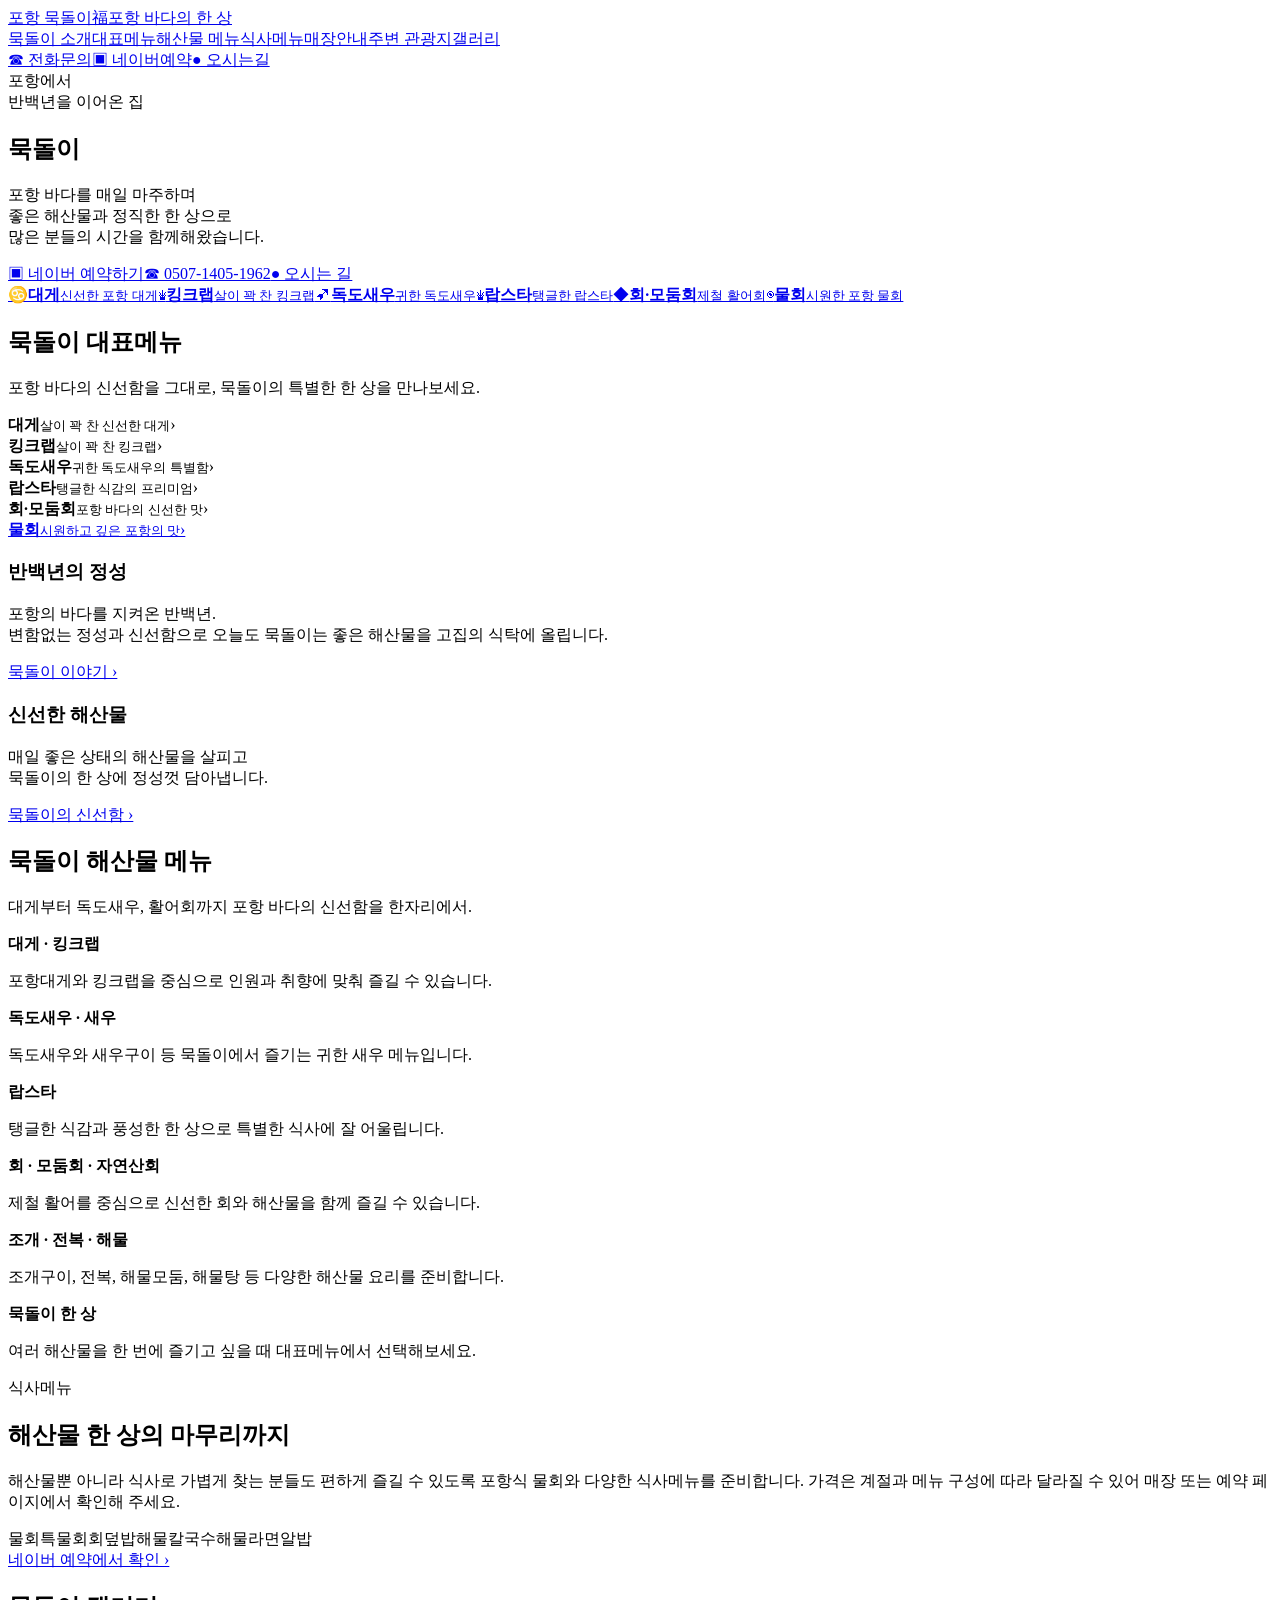
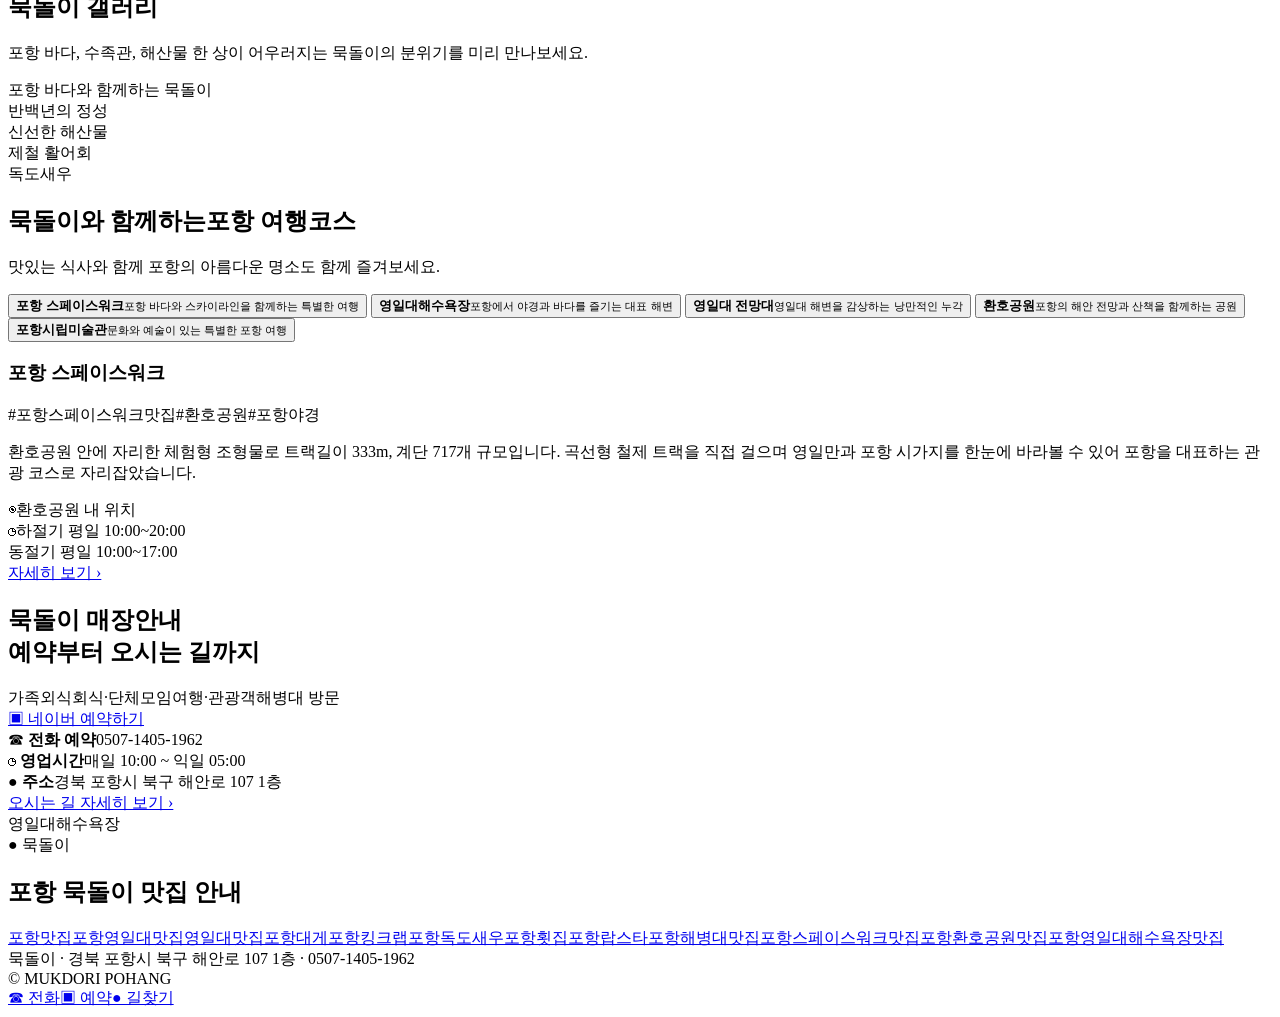
==== index.html @ 755336c8 "Restore exact approved v7 homepage structure" ====
<!DOCTYPE html>
<html lang="ko"><head><meta charset="utf-8"/><meta content="width=device-width,initial-scale=1" name="viewport"/>
<title>포항맛집 묵돌이 | 영일대 대게·킹크랩·독도새우·회</title>
<meta content="포항에서 반백년을 이어온 집, 묵돌이. 포항 영일대 바다 곁에서 대게·킹크랩·독도새우·랍스타·활어회·물회를 즐기는 포항맛집. 스페이스워크·환호공원·영일대해수욕장 인근." name="description"/>
<meta content="포항맛집,포항영일대맛집,영일대맛집,포항대게,포항킹크랩,포항독도새우,포항횟집,포항랍스타,포항해병대맛집,포항스페이스워크맛집,포항환호공원맛집,포항영일대해수욕장맛집" name="keywords"/>
<meta content="포항맛집 묵돌이 | 반백년의 정성" property="og:title"/><meta content="포항 영일대 바다 곁에서 이어온 묵돌이의 해산물 한 상." property="og:description"/><meta content="restaurant" property="og:type"/><meta content="ko_KR" property="og:locale"/>
<link href="style.css" rel="stylesheet"/>
<script type="application/ld+json">{"@context": "https://schema.org", "@type": "Restaurant", "name": "묵돌이", "telephone": "+82-50-71405-1962", "address": {"@type": "PostalAddress", "streetAddress": "해안로 107 1층", "addressLocality": "포항시 북구", "addressRegion": "경상북도", "addressCountry": "KR"}, "servesCuisine": ["해산물", "대게", "킹크랩", "독도새우", "활어회", "물회"], "acceptsReservations": true, "sameAs": ["https://naver.me/xYQTdLoP"], "openingHoursSpecification": [{"@type": "OpeningHoursSpecification", "dayOfWeek": ["Monday", "Tuesday", "Wednesday", "Thursday", "Friday", "Saturday", "Sunday"], "opens": "10:00", "closes": "05:00"}]}
document.addEventListener('click',e=>{
  const btn=e.target.closest('.long-detail-btn');
  if(!btn) return;
  const key=btn.dataset.longMenu;
  const d=longMenuDetails[key]||longMenuDetails.daege;
  const box=document.getElementById('longMenuDetail');
  document.getElementById('longMenuTitle').textContent=d.title;
  document.getElementById('longMenuBody').textContent=d.body;
  document.getElementById('longMenuPoints').innerHTML=d.points.map(x=>`<span>${x}</span>`).join('');
  box.style.display='block';
  box.scrollIntoView({behavior:'smooth',block:'center'});
});
</script>
</head><body>
<header class="header"><div class="wrap header-inner"><a class="brand" href="#top"><span class="brand-logo">포항 묵돌이</span><span class="brand-stamp">福</span><span class="brand-sub">포항 바다의 한 상</span></a><nav class="nav"><a href="#story">묵돌이 소개</a><a href="#menu">대표메뉴</a><a href="#seafood">해산물 메뉴</a><a href="#meals">식사메뉴</a><a href="#store">매장안내</a><a href="#travel">주변 관광지</a><a href="#gallery">갤러리</a></nav><div class="head-actions"><a class="head-btn" href="tel:050714051962">☎ 전화문의</a><a class="head-btn gold" href="https://naver.me/xYQTdLoP" rel="noopener" target="_blank">▣ 네이버예약</a><a class="head-btn" href="#store">● 오시는길</a></div></div></header>
<main id="top">
<section class="hero"><div class="hero-inner"><div class="hero-copy"><div class="hero-kicker">포항에서<br/>반백년을 이어온 집</div><h1 class="hero-title">묵돌이</h1><p class="hero-desc">포항 바다를 매일 마주하며<br/>좋은 해산물과 정직한 한 상으로<br/>많은 분들의 시간을 함께해왔습니다.</p><div class="hero-actions"><a class="btn red" href="https://naver.me/xYQTdLoP" rel="noopener" target="_blank">▣ 네이버 예약하기</a><a class="btn" href="tel:050714051962">☎ 0507-1405-1962</a><a class="btn" href="#store">● 오시는 길</a></div></div></div></section>
<section class="quick"><div class="wrap quick-grid"><a class="quick-item" href="#seafood"><span class="quick-icon">♋</span><b>대게</b><small>신선한 포항 대게</small></a><a class="quick-item" href="#seafood"><span class="quick-icon">♛</span><b>킹크랩</b><small>살이 꽉 찬 킹크랩</small></a><a class="quick-item" href="#seafood"><span class="quick-icon">➶</span><b>독도새우</b><small>귀한 독도새우</small></a><a class="quick-item" href="#seafood"><span class="quick-icon">♛</span><b>랍스타</b><small>탱글한 랍스타</small></a><a class="quick-item" href="#seafood"><span class="quick-icon">◆</span><b>회·모둠회</b><small>제철 활어회</small></a><a class="quick-item" href="#menu"><span class="quick-icon">◉</span><b>물회</b><small>시원한 포항 물회</small></a></div></section>
<section class="section" id="menu"><div class="wrap"><div class="section-head"><div class="rule"><h2>묵돌이 대표메뉴</h2></div><p>포항 바다의 신선함을 그대로, 묵돌이의 특별한 한 상을 만나보세요.</p></div><div class="menu-grid"><div class="menu-card"><div class="menu-photo" style="background-image:url('assets/menu-daege.jpg')"></div><div class="menu-body"><b>대게</b><small>살이 꽉 찬 신선한 대게</small><span class="arrow-dot">›</span></div></div><div class="menu-card"><div class="menu-photo" style="background-image:url('assets/menu-kingcrab.jpg')"></div><div class="menu-body"><b>킹크랩</b><small>살이 꽉 찬 킹크랩</small><span class="arrow-dot">›</span></div></div><div class="menu-card"><div class="menu-photo" style="background-image:url('assets/menu-dokdo.jpg')"></div><div class="menu-body"><b>독도새우</b><small>귀한 독도새우의 특별함</small><span class="arrow-dot">›</span></div></div><div class="menu-card"><div class="menu-photo" style="background-image:url('assets/menu-lobster.jpg')"></div><div class="menu-body"><b>랍스타</b><small>탱글한 식감의 프리미엄</small><span class="arrow-dot">›</span></div></div><div class="menu-card"><div class="menu-photo" style="background-image:url('assets/menu-sashimi.jpg')"></div><div class="menu-body"><b>회·모둠회</b><small>포항 바다의 신선한 맛</small><span class="arrow-dot">›</span></div></div><a class="menu-card" href="#meals"><div class="menu-photo" style="background-image:url('assets/menu-mulhoe.jpg')"></div><div class="menu-body"><b>물회</b><small>시원하고 깊은 포항의 맛</small><span class="arrow-dot">›</span></div></a></div></div></section>
<section class="story-feature" id="story"><div class="feature-pair"><div class="feature legacy"><div class="feature-copy"><h3>반백년의 정성</h3><p>포항의 바다를 지켜온 반백년.<br/>변함없는 정성과 신선함으로 오늘도 묵돌이는 좋은 해산물을 고집의 식탁에 올립니다.</p><a class="btn" href="#story">묵돌이 이야기 ›</a></div></div><div class="feature tank"><div class="feature-copy"><h3>신선한 해산물</h3><p>매일 좋은 상태의 해산물을 살피고<br/>묵돌이의 한 상에 정성껏 담아냅니다.</p><a class="btn" href="#menu">묵돌이의 신선함 ›</a></div></div></div></section>
<section class="info-section" id="seafood"><div class="wrap"><div class="section-head"><div class="rule"><h2>묵돌이 해산물 메뉴</h2></div><p>대게부터 독도새우, 활어회까지 포항 바다의 신선함을 한자리에서.</p></div><div class="info-card-grid">
<div class="info-card"><b>대게 · 킹크랩</b><p>포항대게와 킹크랩을 중심으로 인원과 취향에 맞춰 즐길 수 있습니다.</p></div>
<div class="info-card"><b>독도새우 · 새우</b><p>독도새우와 새우구이 등 묵돌이에서 즐기는 귀한 새우 메뉴입니다.</p></div>
<div class="info-card"><b>랍스타</b><p>탱글한 식감과 풍성한 한 상으로 특별한 식사에 잘 어울립니다.</p></div>
<div class="info-card"><b>회 · 모둠회 · 자연산회</b><p>제철 활어를 중심으로 신선한 회와 해산물을 함께 즐길 수 있습니다.</p></div>
<div class="info-card"><b>조개 · 전복 · 해물</b><p>조개구이, 전복, 해물모둠, 해물탕 등 다양한 해산물 요리를 준비합니다.</p></div>
<div class="info-card"><b>묵돌이 한 상</b><p>여러 해산물을 한 번에 즐기고 싶을 때 대표메뉴에서 선택해보세요.</p></div>
</div>
</div></section>
<section class="meal-section" id="meals"><div class="wrap meal-wrap"><div class="meal-copy"><span class="eyebrow-text">식사메뉴</span><h2>해산물 한 상의 마무리까지</h2><p>해산물뿐 아니라 식사로 가볍게 찾는 분들도 편하게 즐길 수 있도록 포항식 물회와 다양한 식사메뉴를 준비합니다. 가격은 계절과 메뉴 구성에 따라 달라질 수 있어 매장 또는 예약 페이지에서 확인해 주세요.</p><div class="meal-tags"><span>물회</span><span>특물회</span><span>회덮밥</span><span>해물칼국수</span><span>해물라면</span><span>알밥</span></div><a class="btn dark" href="https://naver.me/xYQTdLoP" rel="noopener" target="_blank">네이버 예약에서 확인 ›</a></div><div class="meal-photo" style="background-image:url('assets/menu-mulhoe.jpg')"></div></div></section>
<section class="gallery-section" id="gallery"><div class="wrap"><div class="section-head"><div class="rule"><h2>묵돌이 갤러리</h2></div><p>포항 바다, 수족관, 해산물 한 상이 어우러지는 묵돌이의 분위기를 미리 만나보세요.</p></div><div class="gallery-grid"><div class="gallery-item wide" style="background-image:url('assets/hero.jpg')"><span>포항 바다와 함께하는 묵돌이</span></div><div class="gallery-item" style="background-image:url('assets/legacy.jpg')"><span>반백년의 정성</span></div><div class="gallery-item" style="background-image:url('assets/tank.jpg')"><span>신선한 해산물</span></div><div class="gallery-item" style="background-image:url('assets/menu-sashimi.jpg')"><span>제철 활어회</span></div><div class="gallery-item" style="background-image:url('assets/menu-dokdo.jpg')"><span>독도새우</span></div></div></div></section>
<section class="travel" id="travel"><div class="wrap travel-inner"><div class="travel-head"><h2>묵돌이와 함께하는<span>포항 여행코스</span></h2><p>맛있는 식사와 함께 포항의 아름다운 명소도 함께 즐겨보세요.</p></div><div class="tour-card-grid" id="tourCards">
<button class="tour-card active" data-id="spacewalk"><div class="tour-photo" style="background-image:url('assets/tour-spacewalk.jpg')"></div><div class="tour-body"><b>포항 스페이스워크</b><small>포항 바다와 스카이라인을 함께하는 특별한 여행</small></div></button>
<button class="tour-card" data-id="beach"><div class="tour-photo" style="background-image:url('assets/tour-beach.jpg')"></div><div class="tour-body"><b>영일대해수욕장</b><small>포항에서 야경과 바다를 즐기는 대표 해변</small></div></button>
<button class="tour-card" data-id="observatory"><div class="tour-photo" style="background-image:url('assets/tour-observatory.jpg')"></div><div class="tour-body"><b>영일대 전망대</b><small>영일대 해변을 감상하는 낭만적인 누각</small></div></button>
<button class="tour-card" data-id="hwanho"><div class="tour-photo" style="background-image:url('assets/tour-hwanho.jpg')"></div><div class="tour-body"><b>환호공원</b><small>포항의 해안 전망과 산책을 함께하는 공원</small></div></button>
<button class="tour-card" data-id="museum"><div class="tour-photo" style="background-image:url('assets/tour-museum.jpg')"></div><div class="tour-body"><b>포항시립미술관</b><small>문화와 예술이 있는 특별한 포항 여행</small></div></button>
</div><div class="tour-detail"><div class="detail-image" id="tourDetailImage" style="background-image:url('assets/tour-spacewalk-detail.jpg')"></div><div class="detail-text"><h3 id="tourTitle">포항 스페이스워크</h3><div class="hashes" id="tourHashes"><span class="hash">#포항스페이스워크맛집</span><span class="hash">#환호공원</span><span class="hash">#포항야경</span></div><p id="tourDesc">환호공원 안에 자리한 체험형 조형물로 트랙길이 333m, 계단 717개 규모입니다. 곡선형 철제 트랙을 직접 걸으며 영일만과 포항 시가지를 한눈에 바라볼 수 있어 포항을 대표하는 관광 코스로 자리잡았습니다.</p></div><div class="detail-meta" id="tourMeta"><div class="meta-row"><span class="meta-icon">◉</span><span>환호공원 내 위치</span></div><div class="meta-row"><span class="meta-icon">◷</span><span>하절기 평일 10:00~20:00<br/>동절기 평일 10:00~17:00</span></div><a class="meta-btn" href="https://map.naver.com/p/search/%ED%8F%AC%ED%95%AD%20%EC%8A%A4%ED%8E%98%EC%9D%B4%EC%8A%A4%EC%9B%8C%ED%81%AC" id="tourMap" rel="noopener" target="_blank">자세히 보기 ›</a></div></div></div></section>
<section class="visit" id="store"><div class="wrap visit-grid"><div><h2>묵돌이 매장안내<br/>예약부터 오시는 길까지</h2><div class="chips"><span class="chip">가족외식</span><span class="chip">회식·단체모임</span><span class="chip">여행·관광객</span><span class="chip">해병대 방문</span></div><a class="btn red" href="https://naver.me/xYQTdLoP" rel="noopener" target="_blank">▣ 네이버 예약하기</a></div><div class="visit-info"><div>☎ <b>전화 예약</b>0507-1405-1962</div><div>◷ <b>영업시간</b>매일 10:00 ~ 익일 05:00</div><div>● <b>주소</b>경북 포항시 북구 해안로 107 1층</div><a class="btn dark" href="https://naver.me/xYQTdLoP" rel="noopener" target="_blank">오시는 길 자세히 보기 ›</a></div><div class="map-box"><div class="map-label">영일대해수욕장</div><div class="map-pin">● 묵돌이</div></div></div></section>
<section class="seo-band"><div class="wrap"><h2>포항 묵돌이 맛집 안내</h2><div class="seo-links"><a href="pohang-matjip/">포항맛집</a><a href="yeongildae-matjip/">포항영일대맛집</a><a href="yeongildae-matjip/">영일대맛집</a><a href="pohang-daegae/">포항대게</a><a href="pohang-kingcrab/">포항킹크랩</a><a href="pohang-dokdo-shrimp/">포항독도새우</a><a href="pohang-hoetjip/">포항횟집</a><a href="pohang-lobster/">포항랍스타</a><a href="pohang-marine-matjip/">포항해병대맛집</a><a href="spacewalk-matjip/">포항스페이스워크맛집</a><a href="hwanho-park-matjip/">포항환호공원맛집</a><a href="yeongildae-beach-matjip/">포항영일대해수욕장맛집</a></div></div></section>
</main><footer class="footer"><div class="wrap footer-in"><div>묵돌이 · 경북 포항시 북구 해안로 107 1층 · 0507-1405-1962</div><div>© MUKDORI POHANG</div></div></footer><div class="mobile-bar"><a href="tel:050714051962">☎ 전화</a><a href="https://naver.me/xYQTdLoP" rel="noopener" target="_blank">▣ 예약</a><a href="#store">● 길찾기</a></div>
<script>
const tours={
spacewalk:{title:'포항 스페이스워크',img:'assets/tour-spacewalk-detail.jpg',hashes:['#포항스페이스워크맛집','#환호공원','#포항야경'],desc:'환호공원 안에 자리한 체험형 조형물로 트랙길이 333m, 계단 717개 규모입니다. 곡선형 철제 트랙을 직접 걸으며 영일만과 포항 시가지를 한눈에 바라볼 수 있어 포항을 대표하는 관광 코스로 자리잡았습니다.',meta:['환호공원 내 위치','하절기 평일 10:00~20:00 · 주말/휴일 10:00~21:00','동절기 평일 10:00~17:00 · 주말/휴일 10:00~18:00'],url:'https://map.naver.com/p/search/%ED%8F%AC%ED%95%AD%20%EC%8A%A4%ED%8E%98%EC%9D%B4%EC%8A%A4%EC%9B%8C%ED%81%AC'},
beach:{title:'영일대해수욕장',img:'assets/tour-beach.jpg',hashes:['#포항영일대해수욕장맛집','#포항영일대맛집','#영일대야경'],desc:'포항을 대표하는 도심형 해변입니다. 포스코 야경과 바다 풍경, 해상누각이 어우러져 낮에는 산책, 밤에는 야경을 즐기기 좋습니다. 묵돌이와 같은 해안로 동선에서 함께 즐기기 좋은 대표 코스입니다.',meta:['포항시 북구 영일대 일원','2026 해수욕장 개장 7월 11일~8월 23일','해상누각·야경·산책'],url:'https://map.naver.com/p/search/%EC%98%81%EC%9D%BC%EB%8C%80%ED%95%B4%EC%88%98%EC%9A%95%EC%9E%A5'},
observatory:{title:'영일대 전망대 · 해상누각',img:'assets/tour-observatory.jpg',hashes:['#영일대맛집','#포항야경','#영일대해상누각'],desc:'영일대해수욕장의 상징적인 해상누각입니다. 바다 위에서 포항의 해안선과 야경을 감상할 수 있어 산책 코스의 포인트로 사랑받습니다. 식사 전후 가볍게 걷기 좋은 거리입니다.',meta:['영일대해수욕장 내','바다 위 누각 전망','야경 추천'],url:'https://map.naver.com/p/search/%EC%98%81%EC%9D%BC%EB%8C%80%20%ED%95%B4%EC%83%81%EB%88%84%EA%B0%81'},
hwanho:{title:'환호공원',img:'assets/tour-hwanho.jpg',hashes:['#포항환호공원맛집','#포항스페이스워크','#포항산책'],desc:'해안 절벽과 수목, 바다 전망을 함께 즐길 수 있는 포항의 대표 공원입니다. 산책로와 전망대, 포항시립미술관, 스페이스워크가 함께 있어 식사와 관광을 묶기 좋은 코스입니다.',meta:['경북 포항시 북구 환호공원길 30','산책로·전망대·시립미술관','스페이스워크 함께 방문'],url:'https://map.naver.com/p/search/%ED%99%98%ED%98%B8%EA%B3%B5%EC%9B%90'},
museum:{title:'포항시립미술관',img:'assets/tour-museum.jpg',hashes:['#포항시립미술관','#환호공원','#포항문화여행'],desc:'환호공원 안에서 자연 산책과 함께 문화예술을 즐길 수 있는 공간입니다. 포항의 바다 풍경과 전시 관람을 한 일정에 묶기 좋아 날씨나 계절에 따라 여행 코스를 풍성하게 만들어줍니다.',meta:['환호공원 내 위치','전시·문화예술','산책과 함께 즐기는 코스'],url:'https://map.naver.com/p/search/%ED%8F%AC%ED%95%AD%EC%8B%9C%EB%A6%BD%EB%AF%B8%EC%88%A0%EA%B4%80'}
};
const cards=document.querySelectorAll('.tour-card');const title=document.getElementById('tourTitle');const desc=document.getElementById('tourDesc');const img=document.getElementById('tourDetailImage');const hashes=document.getElementById('tourHashes');const meta=document.getElementById('tourMeta');const map=document.getElementById('tourMap');
cards.forEach(card=>card.addEventListener('click',()=>{cards.forEach(c=>c.classList.remove('active'));card.classList.add('active');const t=tours[card.dataset.id];title.textContent=t.title;desc.textContent=t.desc;img.style.backgroundImage=`url('${t.img}')`;hashes.innerHTML=t.hashes.map(h=>`<span class="hash">${h}</span>`).join('');meta.innerHTML=t.meta.map((m,i)=>`<div class="meta-row"><span class="meta-icon">${i===1?'◷':'◉'}</span><span>${m}</span></div>`).join('')+`<a class="meta-btn" href="${t.url}" target="_blank" rel="noopener">자세히 보기 ›</a>`;}));
</script></body></html>
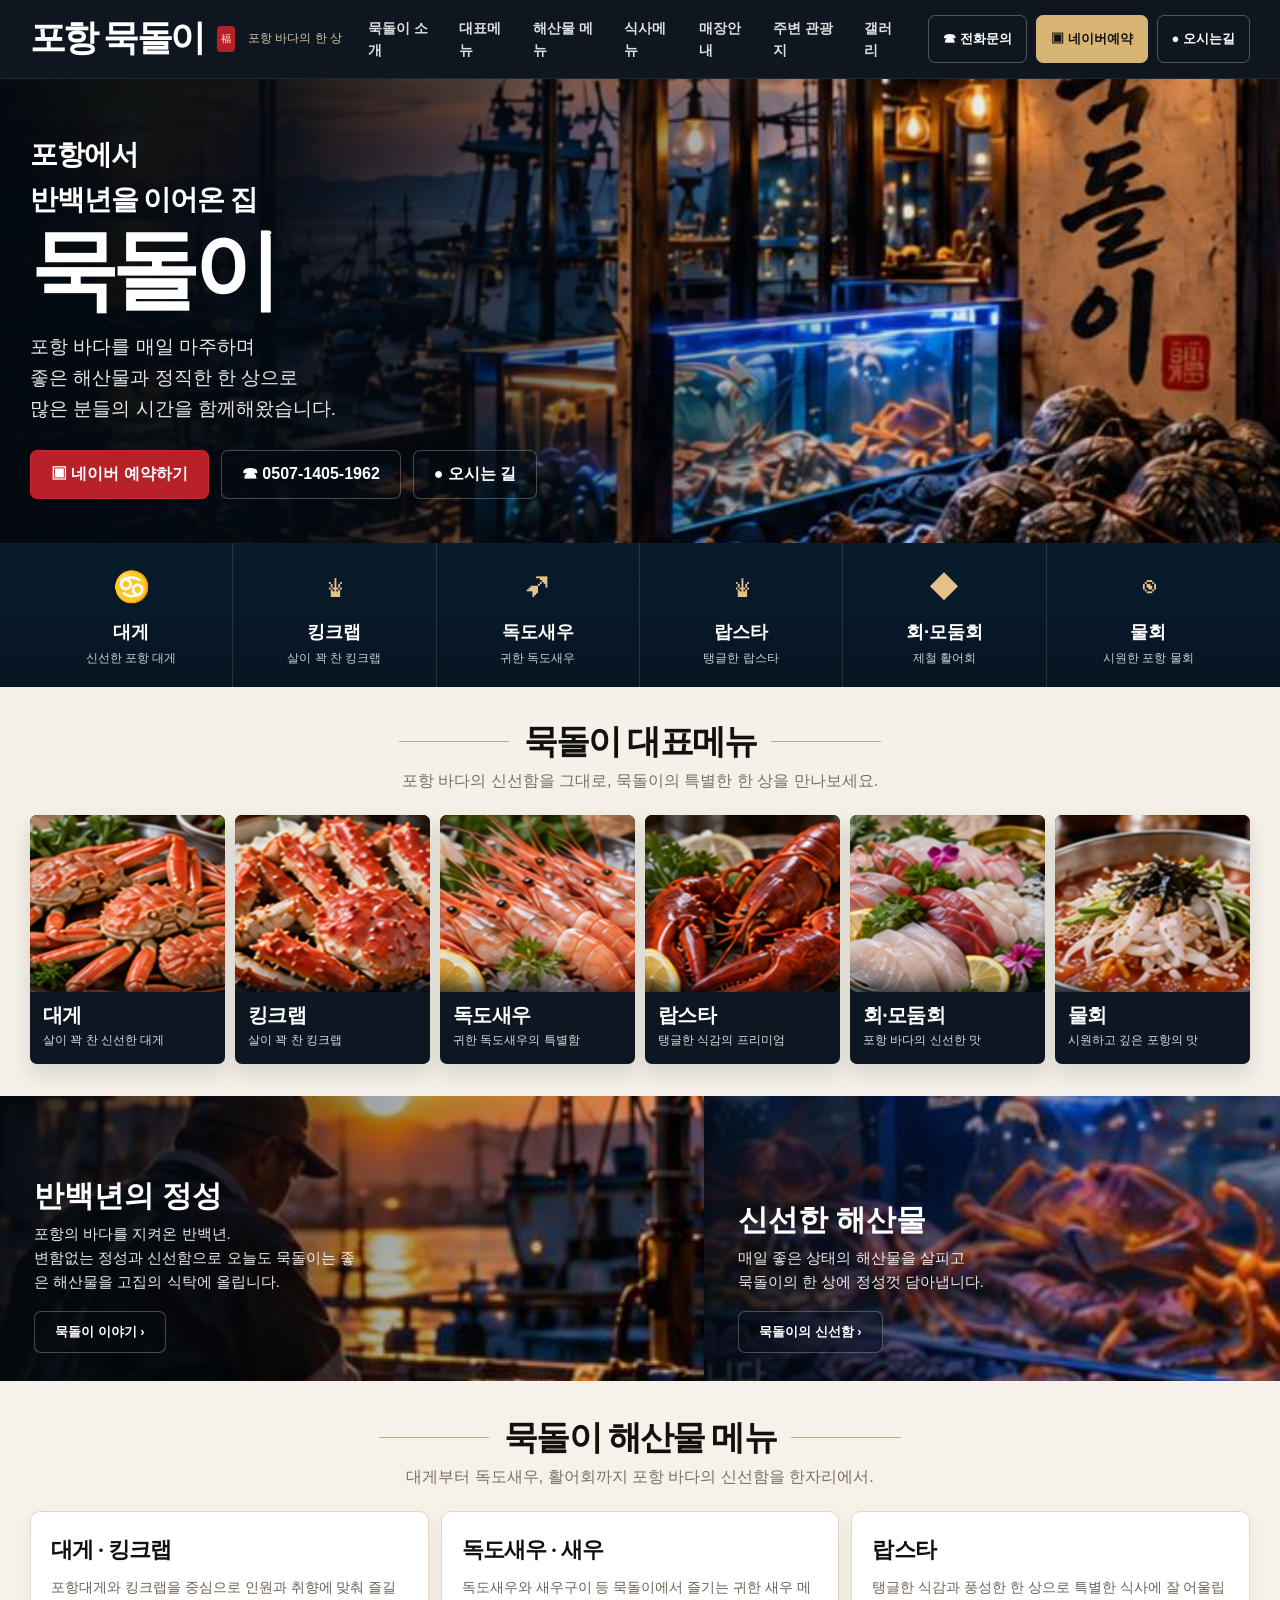
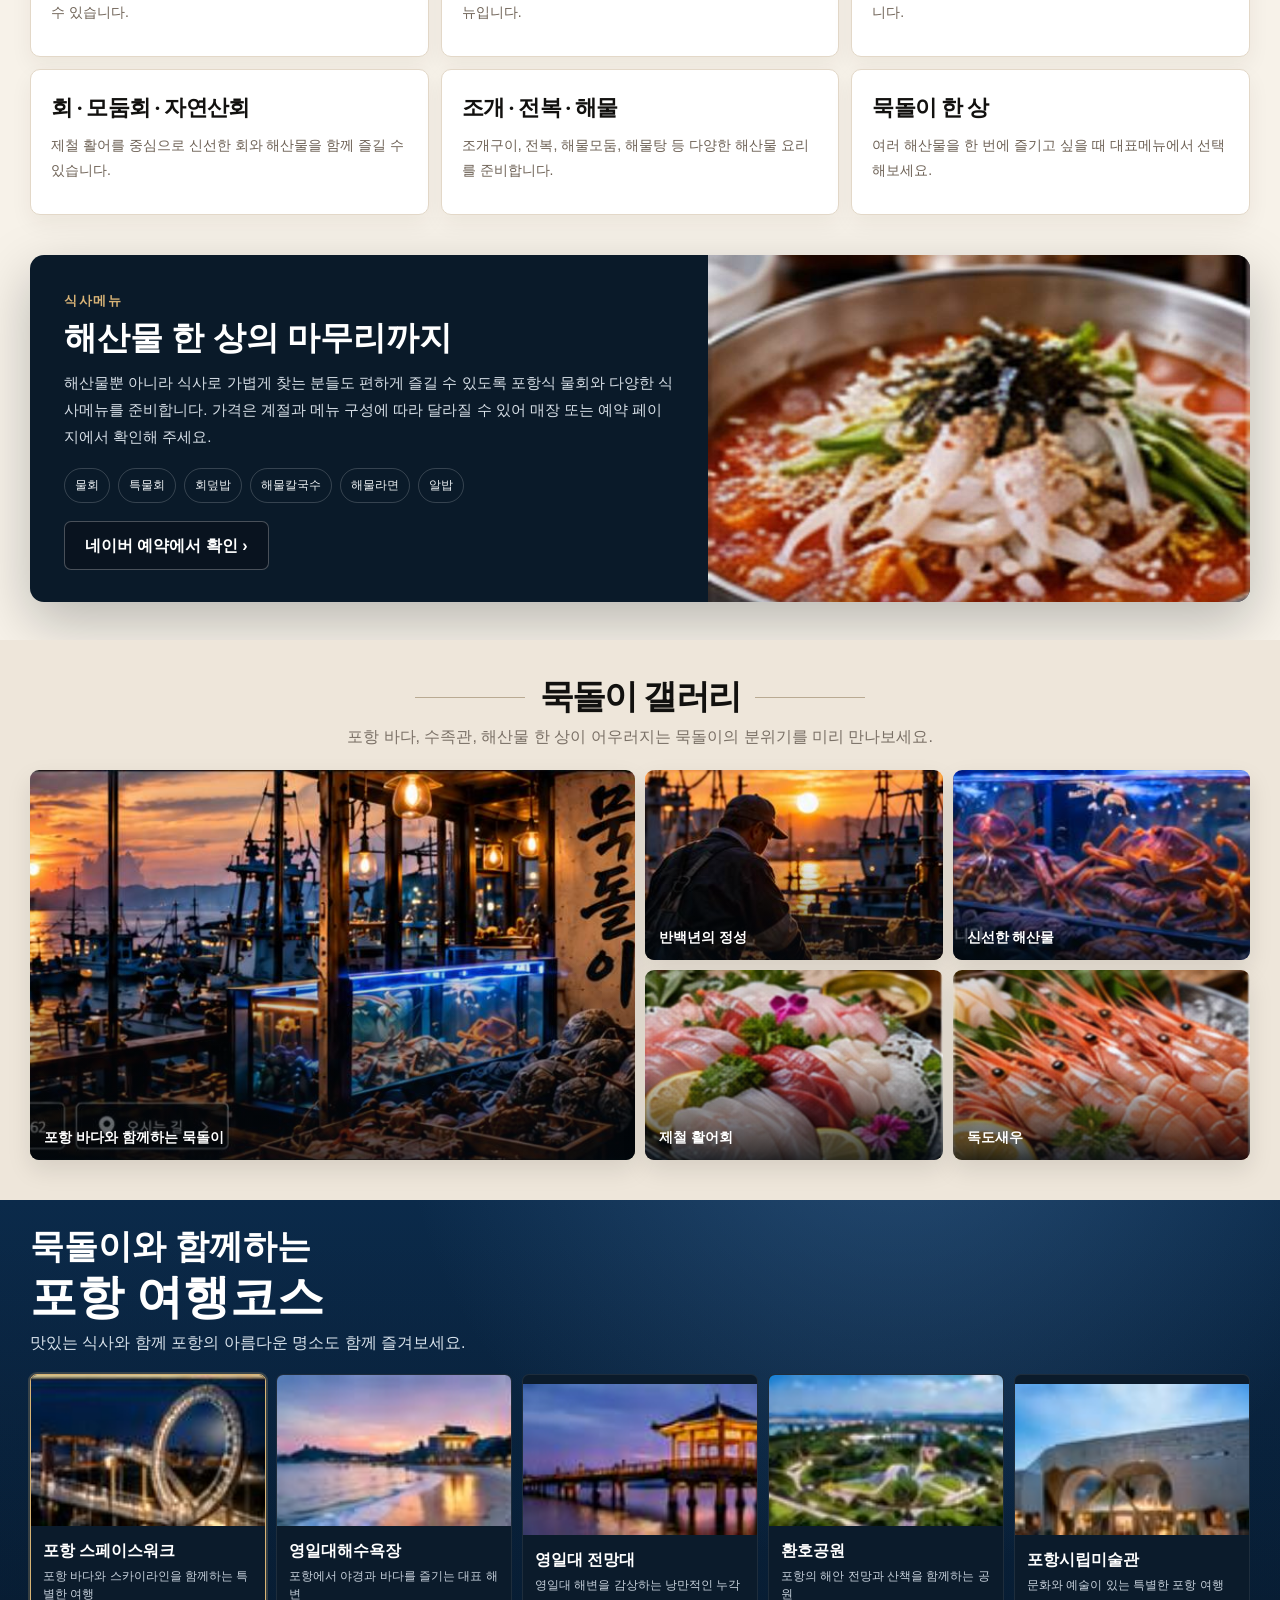
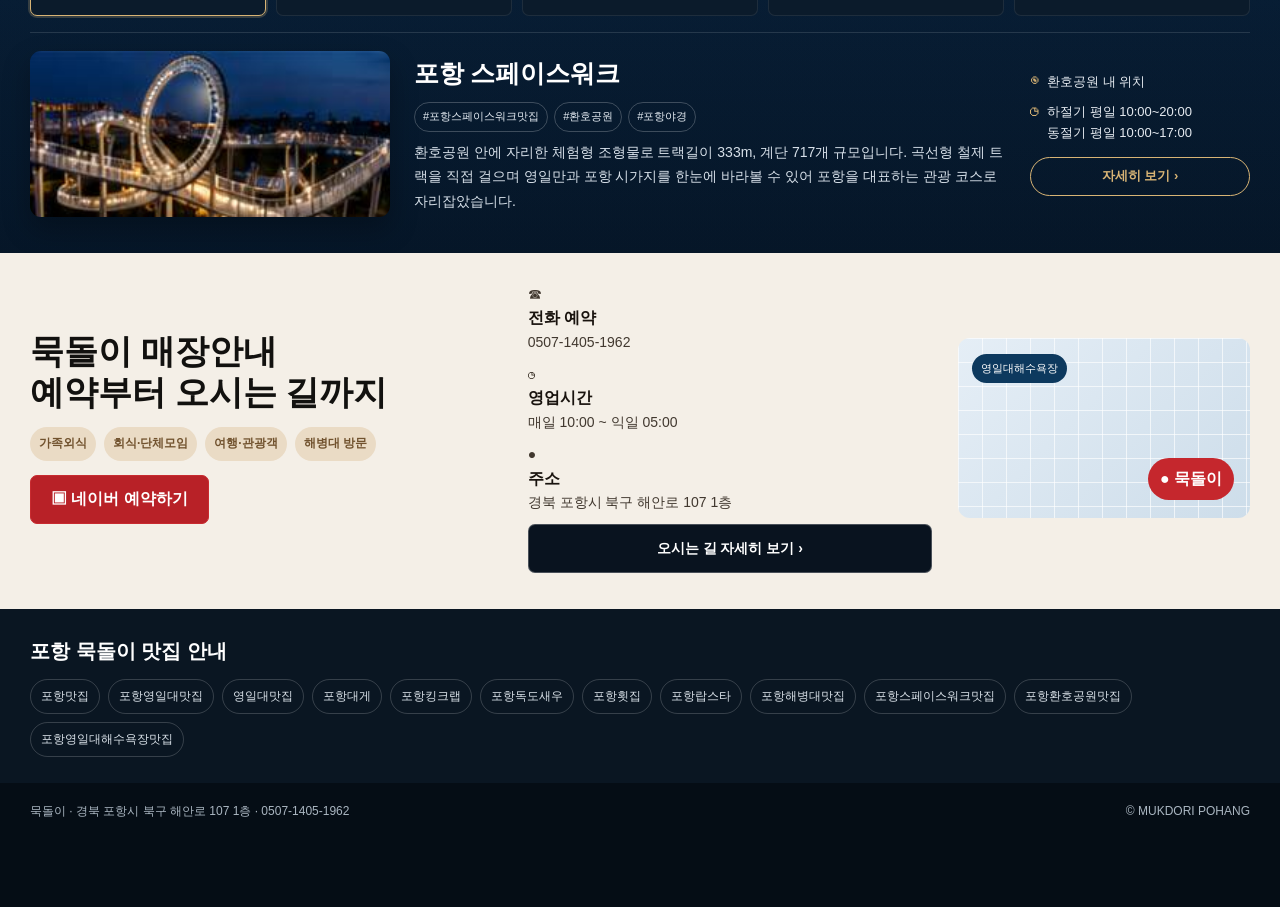
==== commit bd192f64: "Restore approved v7 site with working images and repaired SEO pages" ====
--- a/index.html
+++ b/index.html
@@ -4,27 +4,15 @@
 <meta content="포항에서 반백년을 이어온 집, 묵돌이. 포항 영일대 바다 곁에서 대게·킹크랩·독도새우·랍스타·활어회·물회를 즐기는 포항맛집. 스페이스워크·환호공원·영일대해수욕장 인근." name="description"/>
 <meta content="포항맛집,포항영일대맛집,영일대맛집,포항대게,포항킹크랩,포항독도새우,포항횟집,포항랍스타,포항해병대맛집,포항스페이스워크맛집,포항환호공원맛집,포항영일대해수욕장맛집" name="keywords"/>
 <meta content="포항맛집 묵돌이 | 반백년의 정성" property="og:title"/><meta content="포항 영일대 바다 곁에서 이어온 묵돌이의 해산물 한 상." property="og:description"/><meta content="restaurant" property="og:type"/><meta content="ko_KR" property="og:locale"/>
-<link href="style.css" rel="stylesheet"/>
-<script type="application/ld+json">{"@context": "https://schema.org", "@type": "Restaurant", "name": "묵돌이", "telephone": "+82-50-71405-1962", "address": {"@type": "PostalAddress", "streetAddress": "해안로 107 1층", "addressLocality": "포항시 북구", "addressRegion": "경상북도", "addressCountry": "KR"}, "servesCuisine": ["해산물", "대게", "킹크랩", "독도새우", "활어회", "물회"], "acceptsReservations": true, "sameAs": ["https://naver.me/xYQTdLoP"], "openingHoursSpecification": [{"@type": "OpeningHoursSpecification", "dayOfWeek": ["Monday", "Tuesday", "Wednesday", "Thursday", "Friday", "Saturday", "Sunday"], "opens": "10:00", "closes": "05:00"}]}
-document.addEventListener('click',e=>{
-  const btn=e.target.closest('.long-detail-btn');
-  if(!btn) return;
-  const key=btn.dataset.longMenu;
-  const d=longMenuDetails[key]||longMenuDetails.daege;
-  const box=document.getElementById('longMenuDetail');
-  document.getElementById('longMenuTitle').textContent=d.title;
-  document.getElementById('longMenuBody').textContent=d.body;
-  document.getElementById('longMenuPoints').innerHTML=d.points.map(x=>`<span>${x}</span>`).join('');
-  box.style.display='block';
-  box.scrollIntoView({behavior:'smooth',block:'center'});
-});
-</script>
+<link href="/style.css" rel="stylesheet"/>
+<link rel="canonical" href="https://mukdori-pohang.vercel.app/">
+<script type="application/ld+json">{"@context": "https://schema.org", "@type": "Restaurant", "name": "묵돌이", "url": "https://mukdori-pohang.vercel.app/", "telephone": "0507-1405-1962", "address": {"@type": "PostalAddress", "streetAddress": "해안로 107 1층", "addressLocality": "포항시 북구", "addressRegion": "경상북도", "addressCountry": "KR"}, "servesCuisine": ["해산물", "대게", "킹크랩", "독도새우", "활어회", "물회"], "sameAs": ["https://naver.me/xYQTdLoP"]}</script>
 </head><body>
 <header class="header"><div class="wrap header-inner"><a class="brand" href="#top"><span class="brand-logo">포항 묵돌이</span><span class="brand-stamp">福</span><span class="brand-sub">포항 바다의 한 상</span></a><nav class="nav"><a href="#story">묵돌이 소개</a><a href="#menu">대표메뉴</a><a href="#seafood">해산물 메뉴</a><a href="#meals">식사메뉴</a><a href="#store">매장안내</a><a href="#travel">주변 관광지</a><a href="#gallery">갤러리</a></nav><div class="head-actions"><a class="head-btn" href="tel:050714051962">☎ 전화문의</a><a class="head-btn gold" href="https://naver.me/xYQTdLoP" rel="noopener" target="_blank">▣ 네이버예약</a><a class="head-btn" href="#store">● 오시는길</a></div></div></header>
 <main id="top">
 <section class="hero"><div class="hero-inner"><div class="hero-copy"><div class="hero-kicker">포항에서<br/>반백년을 이어온 집</div><h1 class="hero-title">묵돌이</h1><p class="hero-desc">포항 바다를 매일 마주하며<br/>좋은 해산물과 정직한 한 상으로<br/>많은 분들의 시간을 함께해왔습니다.</p><div class="hero-actions"><a class="btn red" href="https://naver.me/xYQTdLoP" rel="noopener" target="_blank">▣ 네이버 예약하기</a><a class="btn" href="tel:050714051962">☎ 0507-1405-1962</a><a class="btn" href="#store">● 오시는 길</a></div></div></div></section>
 <section class="quick"><div class="wrap quick-grid"><a class="quick-item" href="#seafood"><span class="quick-icon">♋</span><b>대게</b><small>신선한 포항 대게</small></a><a class="quick-item" href="#seafood"><span class="quick-icon">♛</span><b>킹크랩</b><small>살이 꽉 찬 킹크랩</small></a><a class="quick-item" href="#seafood"><span class="quick-icon">➶</span><b>독도새우</b><small>귀한 독도새우</small></a><a class="quick-item" href="#seafood"><span class="quick-icon">♛</span><b>랍스타</b><small>탱글한 랍스타</small></a><a class="quick-item" href="#seafood"><span class="quick-icon">◆</span><b>회·모둠회</b><small>제철 활어회</small></a><a class="quick-item" href="#menu"><span class="quick-icon">◉</span><b>물회</b><small>시원한 포항 물회</small></a></div></section>
-<section class="section" id="menu"><div class="wrap"><div class="section-head"><div class="rule"><h2>묵돌이 대표메뉴</h2></div><p>포항 바다의 신선함을 그대로, 묵돌이의 특별한 한 상을 만나보세요.</p></div><div class="menu-grid"><div class="menu-card"><div class="menu-photo" style="background-image:url('assets/menu-daege.jpg')"></div><div class="menu-body"><b>대게</b><small>살이 꽉 찬 신선한 대게</small><span class="arrow-dot">›</span></div></div><div class="menu-card"><div class="menu-photo" style="background-image:url('assets/menu-kingcrab.jpg')"></div><div class="menu-body"><b>킹크랩</b><small>살이 꽉 찬 킹크랩</small><span class="arrow-dot">›</span></div></div><div class="menu-card"><div class="menu-photo" style="background-image:url('assets/menu-dokdo.jpg')"></div><div class="menu-body"><b>독도새우</b><small>귀한 독도새우의 특별함</small><span class="arrow-dot">›</span></div></div><div class="menu-card"><div class="menu-photo" style="background-image:url('assets/menu-lobster.jpg')"></div><div class="menu-body"><b>랍스타</b><small>탱글한 식감의 프리미엄</small><span class="arrow-dot">›</span></div></div><div class="menu-card"><div class="menu-photo" style="background-image:url('assets/menu-sashimi.jpg')"></div><div class="menu-body"><b>회·모둠회</b><small>포항 바다의 신선한 맛</small><span class="arrow-dot">›</span></div></div><a class="menu-card" href="#meals"><div class="menu-photo" style="background-image:url('assets/menu-mulhoe.jpg')"></div><div class="menu-body"><b>물회</b><small>시원하고 깊은 포항의 맛</small><span class="arrow-dot">›</span></div></a></div></div></section>
+<section class="section" id="menu"><div class="wrap"><div class="section-head"><div class="rule"><h2>묵돌이 대표메뉴</h2></div><p>포항 바다의 신선함을 그대로, 묵돌이의 특별한 한 상을 만나보세요.</p></div><div class="menu-grid"><div class="menu-card"><div class="menu-photo" style="background-image:url('assets/menu-daege.jpg')"></div><div class="menu-body"><b>대게</b><small>살이 꽉 찬 신선한 대게</small></div></div><div class="menu-card"><div class="menu-photo" style="background-image:url('assets/menu-kingcrab.jpg')"></div><div class="menu-body"><b>킹크랩</b><small>살이 꽉 찬 킹크랩</small></div></div><div class="menu-card"><div class="menu-photo" style="background-image:url('assets/menu-dokdo.jpg')"></div><div class="menu-body"><b>독도새우</b><small>귀한 독도새우의 특별함</small></div></div><div class="menu-card"><div class="menu-photo" style="background-image:url('assets/menu-lobster.jpg')"></div><div class="menu-body"><b>랍스타</b><small>탱글한 식감의 프리미엄</small></div></div><div class="menu-card"><div class="menu-photo" style="background-image:url('assets/menu-sashimi.jpg')"></div><div class="menu-body"><b>회·모둠회</b><small>포항 바다의 신선한 맛</small></div></div><div class="menu-card"><div class="menu-photo" style="background-image:url('assets/menu-mulhoe.jpg')"></div><div class="menu-body"><b>물회</b><small>시원하고 깊은 포항의 맛</small></div></div></div></section>
 <section class="story-feature" id="story"><div class="feature-pair"><div class="feature legacy"><div class="feature-copy"><h3>반백년의 정성</h3><p>포항의 바다를 지켜온 반백년.<br/>변함없는 정성과 신선함으로 오늘도 묵돌이는 좋은 해산물을 고집의 식탁에 올립니다.</p><a class="btn" href="#story">묵돌이 이야기 ›</a></div></div><div class="feature tank"><div class="feature-copy"><h3>신선한 해산물</h3><p>매일 좋은 상태의 해산물을 살피고<br/>묵돌이의 한 상에 정성껏 담아냅니다.</p><a class="btn" href="#menu">묵돌이의 신선함 ›</a></div></div></div></section>
 <section class="info-section" id="seafood"><div class="wrap"><div class="section-head"><div class="rule"><h2>묵돌이 해산물 메뉴</h2></div><p>대게부터 독도새우, 활어회까지 포항 바다의 신선함을 한자리에서.</p></div><div class="info-card-grid">
 <div class="info-card"><b>대게 · 킹크랩</b><p>포항대게와 킹크랩을 중심으로 인원과 취향에 맞춰 즐길 수 있습니다.</p></div>
@@ -34,6 +22,7 @@
 <div class="info-card"><b>조개 · 전복 · 해물</b><p>조개구이, 전복, 해물모둠, 해물탕 등 다양한 해산물 요리를 준비합니다.</p></div>
 <div class="info-card"><b>묵돌이 한 상</b><p>여러 해산물을 한 번에 즐기고 싶을 때 대표메뉴에서 선택해보세요.</p></div>
 </div>
+
 </div></section>
 <section class="meal-section" id="meals"><div class="wrap meal-wrap"><div class="meal-copy"><span class="eyebrow-text">식사메뉴</span><h2>해산물 한 상의 마무리까지</h2><p>해산물뿐 아니라 식사로 가볍게 찾는 분들도 편하게 즐길 수 있도록 포항식 물회와 다양한 식사메뉴를 준비합니다. 가격은 계절과 메뉴 구성에 따라 달라질 수 있어 매장 또는 예약 페이지에서 확인해 주세요.</p><div class="meal-tags"><span>물회</span><span>특물회</span><span>회덮밥</span><span>해물칼국수</span><span>해물라면</span><span>알밥</span></div><a class="btn dark" href="https://naver.me/xYQTdLoP" rel="noopener" target="_blank">네이버 예약에서 확인 ›</a></div><div class="meal-photo" style="background-image:url('assets/menu-mulhoe.jpg')"></div></div></section>
 <section class="gallery-section" id="gallery"><div class="wrap"><div class="section-head"><div class="rule"><h2>묵돌이 갤러리</h2></div><p>포항 바다, 수족관, 해산물 한 상이 어우러지는 묵돌이의 분위기를 미리 만나보세요.</p></div><div class="gallery-grid"><div class="gallery-item wide" style="background-image:url('assets/hero.jpg')"><span>포항 바다와 함께하는 묵돌이</span></div><div class="gallery-item" style="background-image:url('assets/legacy.jpg')"><span>반백년의 정성</span></div><div class="gallery-item" style="background-image:url('assets/tank.jpg')"><span>신선한 해산물</span></div><div class="gallery-item" style="background-image:url('assets/menu-sashimi.jpg')"><span>제철 활어회</span></div><div class="gallery-item" style="background-image:url('assets/menu-dokdo.jpg')"><span>독도새우</span></div></div></div></section>
--- a/style.css
+++ b/style.css
@@ -0,0 +1,65 @@
+
+:root{--navy:#071522;--navy2:#0b2135;--navy3:#102c46;--cream:#f5f1e9;--gold:#d9b477;--gold2:#a77b3d;--red:#c1262c;--ink:#12110f;--muted:#756b5f;--line:rgba(255,255,255,.12);--shadow:0 20px 55px rgba(3,10,17,.25)}
+*{box-sizing:border-box}html{scroll-behavior:smooth}body{margin:0;background:var(--cream);color:var(--ink);font-family:-apple-system,BlinkMacSystemFont,"Segoe UI",Roboto,"Noto Sans KR","Apple SD Gothic Neo",sans-serif;line-height:1.6}a{text-decoration:none;color:inherit}button{font:inherit}img{max-width:100%;display:block}.wrap{width:min(1220px,calc(100% - 32px));margin:auto}
+.header{position:sticky;top:0;z-index:100;background:rgba(5,14,23,.96);border-bottom:1px solid rgba(255,255,255,.07);backdrop-filter:blur(10px)}.header-inner{height:78px;display:flex;align-items:center;gap:26px}.brand{display:flex;align-items:center;gap:13px;min-width:max-content;color:#fff}.brand-logo{font-family:Georgia,"Times New Roman",serif;font-weight:900;font-size:36px;letter-spacing:-.07em}.brand-stamp{width:18px;height:26px;border-radius:4px;background:#b92026;color:#fff;font-size:10px;display:flex;align-items:center;justify-content:center}.brand-sub{font-size:12px;color:#d5c3a6}.nav{display:flex;gap:24px;align-items:center;justify-content:center;flex:1;color:#f2f5f6;font-weight:700;font-size:14px}.nav a{opacity:.9}.nav a:hover{opacity:1;color:#f6d9a7}.head-actions{display:flex;gap:9px;align-items:center}.head-btn{height:48px;min-width:90px;border:1px solid rgba(255,255,255,.28);border-radius:7px;color:#fff;display:flex;align-items:center;justify-content:center;gap:8px;padding:0 14px;font-weight:800;font-size:13px}.head-btn.gold{background:#d8b475;color:#17120e;border-color:#d8b475}.head-btn.red{background:#b81e25;border-color:#b81e25}
+.hero{background:#07111d;color:#fff;position:relative}.hero-inner{min-height:440px;position:relative;overflow:hidden;background:linear-gradient(90deg,rgba(2,9,15,.98) 0%,rgba(3,10,17,.91) 22%,rgba(3,10,17,.42) 48%,rgba(3,10,17,.06) 73%),url('assets/hero.jpg') right center/cover no-repeat}.hero-copy{width:min(1220px,calc(100% - 32px));margin:auto;padding:54px 0 44px}.hero-kicker{font-family:Georgia,serif;font-size:28px;font-weight:700;letter-spacing:-.04em}.hero-title{font-family:Georgia,"Times New Roman",serif;font-size:88px;line-height:.92;margin:8px 0 18px;letter-spacing:-.075em;font-weight:900}.hero-desc{font-size:19px;color:rgba(255,255,255,.9);max-width:520px;line-height:1.65}.hero-actions{display:flex;gap:12px;margin-top:25px;flex-wrap:wrap}.btn{border-radius:7px;min-height:49px;padding:0 20px;display:inline-flex;align-items:center;justify-content:center;gap:8px;font-weight:800;border:1px solid rgba(255,255,255,.26);color:#fff;background:rgba(8,14,20,.42)}.btn.red{background:#b82127;border-color:#c82b30}.btn.gold{background:#c69a56;border-color:#c69a56;color:#16100a}.btn.dark{background:#09131f}.btn.cream{background:#f6f0e5;color:#17120d;border-color:#e5d6bf}
+.quick{background:linear-gradient(180deg,#081c2c 0%,#071522 100%);color:#fff}.quick-grid{display:grid;grid-template-columns:repeat(6,1fr)}.quick-item{text-align:center;padding:20px 10px 18px;border-right:1px solid rgba(255,255,255,.12)}.quick-item:last-child{border-right:0}.quick-icon{font-size:30px;color:#e5c18a}.quick-item b{display:block;font-size:18px;margin-top:7px}.quick-item small{display:block;color:#c7d0d8;margin-top:3px;font-size:12px}
+.section{padding:32px 0}.section-head{text-align:center;margin:4px 0 21px}.section-head h2{font-family:Georgia,serif;font-size:34px;line-height:1.1;margin:0;letter-spacing:-.05em}.section-head p{margin:8px 0 0;color:#7a7066}.section-head .rule{display:inline-flex;align-items:center;gap:15px}.section-head .rule:before,.section-head .rule:after{content:"";width:110px;height:1px;background:#b9aa92}
+.menu-grid{display:grid;grid-template-columns:repeat(6,1fr);gap:10px}.menu-card{background:#0c1721;color:#fff;border-radius:7px;overflow:hidden;box-shadow:0 10px 22px rgba(0,0,0,.13);position:relative;transition:.2s transform ease}.menu-card:hover{transform:translateY(-4px)}.menu-photo{aspect-ratio:1.1/1;background-size:cover;background-position:center}.menu-body{padding:12px 13px 14px;position:relative}.menu-body b{display:block;font-family:Georgia,serif;font-size:20px;line-height:1.1;letter-spacing:-.03em}.menu-body small{display:block;font-size:12px;color:#d7dde1;margin-top:5px}.arrow-dot{position:absolute;right:12px;top:14px;width:24px;height:24px;border:1px solid #d8b475;border-radius:50%;display:flex;align-items:center;justify-content:center;color:#d8b475;font-size:14px}
+.feature-pair{display:grid;grid-template-columns:1.1fr .9fr}.feature{min-height:285px;position:relative;overflow:hidden;color:#fff;background:#0c1925}.feature:before{content:"";position:absolute;inset:0;background:linear-gradient(90deg,rgba(3,9,15,.86),rgba(3,9,15,.34) 55%,rgba(3,9,15,.08));z-index:1}.feature.legacy{background-image:url('assets/legacy.jpg');background-size:cover;background-position:center right}.feature.tank{background-image:url('assets/tank.jpg');background-size:cover;background-position:center}.feature-copy{position:absolute;z-index:2;left:34px;bottom:28px;max-width:335px}.feature-copy h3{font-family:Georgia,serif;font-size:30px;line-height:1.1;margin:0 0 10px}.feature-copy p{font-size:15px;color:rgba(255,255,255,.91);margin:0 0 17px}.feature-copy .btn{min-height:42px;font-size:13px}
+.travel{background:linear-gradient(180deg,#0b2a4a 0%,#06182b 100%);color:#fff;padding:28px 0 36px;position:relative;overflow:hidden}.travel:before{content:"";position:absolute;inset:0;background:radial-gradient(circle at 70% -20%,rgba(86,137,191,.36),transparent 42%),linear-gradient(180deg,transparent 0%,rgba(4,13,24,.16) 100%)}.travel-inner{position:relative}.travel-head h2{font-family:Georgia,serif;font-size:34px;margin:0;line-height:1.1}.travel-head h2 span{display:block;font-size:47px;margin-top:6px}.travel-head p{margin:7px 0 18px;color:#d9e3ec}.tour-card-grid{display:grid;grid-template-columns:repeat(5,1fr);gap:10px}.tour-card{background:#0b1b2b;border:1px solid rgba(255,255,255,.08);border-radius:7px;overflow:hidden;color:#fff;text-align:left;padding:0;cursor:pointer;transition:.18s}.tour-card:hover,.tour-card.active{border-color:#d8b475;box-shadow:0 0 0 2px rgba(216,180,117,.22)}.tour-photo{aspect-ratio:1.55/1;background-size:cover;background-position:center}.tour-body{padding:12px}.tour-body b{font-size:16px;display:block}.tour-body small{font-size:12px;color:#c7d1dc;display:block;margin-top:3px;line-height:1.5}.tour-detail{display:grid;grid-template-columns:360px 1fr 220px;gap:24px;align-items:center;padding:18px 0 0;border-top:1px solid rgba(255,255,255,.12);margin-top:16px}.detail-image{border-radius:11px;overflow:hidden;min-height:166px;background-size:cover;background-position:center;box-shadow:0 12px 28px rgba(0,0,0,.28)}.detail-text h3{font-family:Georgia,serif;font-size:25px;margin:0 0 8px}.hashes{display:flex;gap:6px;flex-wrap:wrap;margin:8px 0}.hash{font-size:11px;padding:5px 8px;border:1px solid rgba(255,255,255,.22);border-radius:999px;color:#e6edf4}.detail-text p{font-size:14px;color:#d7e0e9;margin:0;line-height:1.75}.detail-meta{display:grid;gap:10px;color:#e6ebf1;font-size:13px}.meta-row{display:flex;gap:8px;align-items:flex-start}.meta-icon{color:#d8b475;font-size:17px;line-height:1}.meta-btn{margin-top:3px;border:1px solid #d8b475;color:#d8b475;border-radius:999px;padding:8px 12px;font-weight:800;text-align:center;display:inline-block}
+.visit{padding:30px 0 36px;background:#f4efe7}.visit-grid{display:grid;grid-template-columns:1.05fr .9fr .65fr;gap:26px;align-items:center}.visit h2{font-family:Georgia,serif;font-size:34px;line-height:1.2;margin:0 0 12px}.chips{display:flex;gap:8px;flex-wrap:wrap;margin:14px 0}.chip{font-size:12px;padding:7px 9px;border-radius:999px;background:#eadbc5;color:#71522e;font-weight:800}.visit-info{display:grid;gap:10px;font-size:14px;color:#41382f}.visit-info b{display:block;color:#19130e;font-size:16px}.map-box{height:180px;border-radius:12px;background:linear-gradient(135deg,#e5eef6,#cdddea);position:relative;overflow:hidden}.map-box:before{content:"";position:absolute;inset:0;background-image:linear-gradient(rgba(255,255,255,.65) 1px,transparent 1px),linear-gradient(90deg,rgba(255,255,255,.65) 1px,transparent 1px);background-size:24px 24px}.map-pin{position:absolute;right:16px;bottom:18px;background:#c5272d;color:#fff;font-weight:900;padding:8px 12px;border-radius:999px}.map-label{position:absolute;left:14px;top:16px;background:#0d395e;color:#fff;font-size:11px;padding:6px 9px;border-radius:999px}.seo-band{background:#0a1622;color:#dbe3ea;padding:26px 0}.seo-band h2{font-size:20px;margin:0 0 12px;color:#fff}.seo-links{display:flex;gap:8px;flex-wrap:wrap}.seo-links a{font-size:12px;padding:7px 10px;border:1px solid rgba(255,255,255,.18);border-radius:999px}.seo-links a:hover{border-color:#d8b475;color:#f4dcae}.footer{background:#050d15;color:#aab6c1;padding:19px 0 86px}.footer-in{display:flex;justify-content:space-between;gap:20px;font-size:12px;flex-wrap:wrap}
+.mobile-bar{display:none}.sr-only{position:absolute!important;width:1px;height:1px;padding:0;margin:-1px;overflow:hidden;clip:rect(0,0,0,0);white-space:nowrap;border:0}
+.subhero{background:linear-gradient(90deg,rgba(4,12,20,.94),rgba(4,12,20,.55)),url('../assets/hero.jpg') center/cover;color:#fff;padding:66px 0}.subhero h1{font-family:Georgia,serif;font-size:52px;line-height:1.08;margin:0;letter-spacing:-.05em}.subhero p{font-size:18px;max-width:720px;color:#e4eaf0}.content{padding:42px 0}.content-grid{display:grid;grid-template-columns:1fr 310px;gap:36px}.article{background:#fff;border:1px solid #e4ded5;border-radius:16px;padding:30px}.article h2{font-family:Georgia,serif;font-size:30px;margin:28px 0 8px}.article h2:first-child{margin-top:0}.article p{font-size:16px;color:#4b433b;line-height:1.85}.article ul{line-height:1.9;color:#4b433b}.sidebox{background:#0a1a29;color:#fff;border-radius:16px;padding:24px;position:sticky;top:96px;height:max-content}.sidebox h3{margin:0 0 10px}.sidebox p{color:#d7e0e8;font-size:14px}.sidebox .btn{width:100%;margin-top:8px}
+@media(max-width:1100px){.nav{display:none}.head-actions .head-btn:first-child{display:none}.hero-title{font-size:72px}.menu-grid{grid-template-columns:repeat(3,1fr)}.tour-card-grid{grid-template-columns:repeat(3,1fr)}.tour-detail{grid-template-columns:300px 1fr}.detail-meta{grid-column:1/-1;grid-template-columns:repeat(3,1fr)}.visit-grid{grid-template-columns:1fr 1fr}.map-box{grid-column:1/-1}.content-grid{grid-template-columns:1fr}.sidebox{position:static}}
+@media(max-width:720px){.wrap{width:min(100% - 22px,1220px)}.header-inner{height:66px}.brand-logo{font-size:31px}.brand-sub{display:none}.head-actions{display:none}.hero-inner{min-height:510px;background:linear-gradient(180deg,rgba(2,9,15,.62) 0%,rgba(2,9,15,.77) 50%,rgba(2,9,15,.96) 100%),url('assets/hero.jpg') 61% center/cover no-repeat}.hero-copy{padding-top:56px}.hero-kicker{font-size:22px}.hero-title{font-size:62px;margin-top:13px}.hero-desc{font-size:17px}.hero-actions{display:grid}.btn{width:100%}.quick-grid{grid-template-columns:repeat(3,1fr)}.quick-item{border-bottom:1px solid rgba(255,255,255,.1)}.section{padding:24px 0}.section-head h2{font-size:30px}.section-head .rule:before,.section-head .rule:after{width:42px}.menu-grid{grid-template-columns:repeat(2,1fr)}.menu-body b{font-size:18px}.feature-pair{grid-template-columns:1fr}.feature{min-height:260px}.feature-copy{left:22px;bottom:22px;max-width:270px}.feature-copy h3{font-size:27px}.travel{padding-top:24px}.travel-head h2{font-size:26px}.travel-head h2 span{font-size:39px}.tour-card-grid{grid-template-columns:1fr 1fr;display:grid;overflow:visible}.tour-card:nth-child(5){grid-column:1/-1}.tour-detail{grid-template-columns:1fr;gap:14px}.detail-image{min-height:210px}.detail-meta{display:grid;grid-template-columns:1fr}.visit-grid{grid-template-columns:1fr}.map-box{grid-column:auto}.visit h2{font-size:29px}.footer{padding-bottom:94px}.mobile-bar{display:grid;grid-template-columns:1fr 1fr 1fr;position:fixed;left:10px;right:10px;bottom:10px;z-index:140;gap:8px;background:rgba(3,10,17,.92);padding:9px;border-radius:14px;box-shadow:0 12px 30px rgba(0,0,0,.25);backdrop-filter:blur(10px)}.mobile-bar a{min-height:45px;color:#fff;border-radius:9px;display:flex;align-items:center;justify-content:center;background:rgba(255,255,255,.07);font-weight:800;font-size:13px}.mobile-bar a:nth-child(2){background:#b82127}.subhero{padding:48px 0;background-position:65% center}.subhero h1{font-size:40px}.article{padding:22px}}
+
+/* section navigation destinations */
+#story,#menu,#seafood,#meals,#store,#travel,#gallery{scroll-margin-top:88px}
+.story-feature{scroll-margin-top:88px}
+.info-section{padding:34px 0 40px;background:#f7f2e9}
+.info-card-grid{display:grid;grid-template-columns:repeat(3,1fr);gap:12px}
+.info-card{display:block;background:#fff;border:1px solid #e3d8c8;border-radius:10px;padding:20px;box-shadow:0 9px 22px rgba(43,31,17,.06);transition:.18s}
+.info-card:hover{transform:translateY(-3px);border-color:#c9a66f}
+.info-card b{display:block;font-family:Georgia,serif;font-size:22px;letter-spacing:-.035em;margin-bottom:8px}
+.info-card p{margin:0 0 12px;color:#6e6256;font-size:14px;line-height:1.75}
+.info-card span{color:#9a6d31;font-weight:800;font-size:13px}
+.meal-section{padding:0 0 38px;background:#f7f2e9}
+.meal-wrap{display:grid;grid-template-columns:1fr .8fr;background:#0a1a29;color:#fff;border-radius:14px;overflow:hidden;box-shadow:var(--shadow)}
+.meal-copy{padding:32px 34px;align-self:center}
+.eyebrow-text{color:#d9b477;font-weight:900;font-size:13px;letter-spacing:.12em}
+.meal-copy h2{font-family:Georgia,serif;font-size:33px;line-height:1.16;margin:6px 0 12px}
+.meal-copy p{color:#d6dee6;font-size:15px;line-height:1.8;margin:0 0 18px}
+.meal-tags{display:flex;flex-wrap:wrap;gap:8px;margin-bottom:18px}
+.meal-tags span{border:1px solid rgba(255,255,255,.18);border-radius:999px;padding:7px 10px;font-size:12px;color:#eef2f5}
+.meal-photo{min-height:310px;background-size:cover;background-position:center}
+.gallery-section{padding:34px 0 40px;background:#eee6da}
+.gallery-grid{display:grid;grid-template-columns:repeat(4,1fr);grid-auto-rows:190px;gap:10px}
+.gallery-item{position:relative;background-size:cover;background-position:center;border-radius:9px;overflow:hidden;box-shadow:0 10px 24px rgba(0,0,0,.1)}
+.gallery-item:after{content:"";position:absolute;inset:0;background:linear-gradient(180deg,transparent 45%,rgba(3,9,15,.72))}
+.gallery-item span{position:absolute;left:14px;bottom:12px;z-index:2;color:#fff;font-weight:800;font-size:14px}
+.gallery-item.wide{grid-column:span 2;grid-row:span 2}
+@media(max-width:900px){.info-card-grid{grid-template-columns:repeat(2,1fr)}.meal-wrap{grid-template-columns:1fr}.meal-photo{min-height:260px}.gallery-grid{grid-template-columns:repeat(2,1fr)}}
+@media(max-width:560px){.info-card-grid{grid-template-columns:1fr}.gallery-grid{grid-template-columns:1fr;grid-auto-rows:210px}.gallery-item.wide{grid-column:auto;grid-row:auto}.meal-copy{padding:25px 22px}}
+
+/* Interactive seafood menu detail */
+.seafood-detail{display:grid;grid-template-columns:minmax(300px,.82fr) 1.18fr;gap:0;margin-top:18px;background:#07182a;color:#fff;border-radius:16px;overflow:hidden;box-shadow:0 18px 38px rgba(6,18,30,.22);scroll-margin-top:96px}
+.seafood-detail-media{min-height:330px;background-size:cover;background-position:center}
+.seafood-detail-copy{padding:34px 36px;display:flex;flex-direction:column;justify-content:center}
+.seafood-detail-copy .eyebrow-text{color:#d6b477;font-weight:900;letter-spacing:.08em;font-size:13px}
+.seafood-detail-copy h3{font-family:Georgia,serif;font-size:38px;letter-spacing:-.045em;line-height:1.08;margin:8px 0 13px}
+.seafood-detail-copy p{font-size:16px;line-height:1.85;color:#d8e0e8;margin:0 0 17px;max-width:720px}
+.seafood-detail-tags{display:flex;gap:7px;flex-wrap:wrap;margin-bottom:22px}
+.seafood-detail-tags span{border:1px solid rgba(216,180,117,.42);color:#ead7b6;padding:7px 10px;border-radius:999px;font-size:12px}
+.seafood-detail-actions{display:flex;gap:9px;flex-wrap:wrap}
+.seafood-detail-actions .btn{width:auto}
+@media(max-width:800px){.seafood-detail{grid-template-columns:1fr}.seafood-detail-media{min-height:250px}.seafood-detail-copy{padding:27px 22px}.seafood-detail-copy h3{font-size:30px}.seafood-detail-actions{display:grid;grid-template-columns:1fr}.seafood-detail-actions .btn{width:100%}}
+
+.info-card{font:inherit;text-align:left;cursor:pointer;color:inherit;width:100%}
+.info-card.active{border-color:#b58a49;background:#fffaf1;box-shadow:0 12px 28px rgba(143,99,39,.16)}
+.seafood-detail-media{display:grid;grid-template-columns:1fr;gap:2px;background:#07121f}
+.seafood-detail-media.dual{grid-template-columns:1fr 1fr}
+.seafood-detail-media .detail-photo{min-height:330px;background-size:cover;background-position:center}
+.seafood-detail.detail-pulse{animation:detailPulse .55s ease}
+@keyframes detailPulse{0%{box-shadow:0 0 0 0 rgba(213,176,122,.55)}100%{box-shadow:0 0 0 12px rgba(213,176,122,0)}}
+@media(max-width:800px){.seafood-detail-media.dual{grid-template-columns:1fr 1fr}.seafood-detail-media .detail-photo{min-height:230px}}
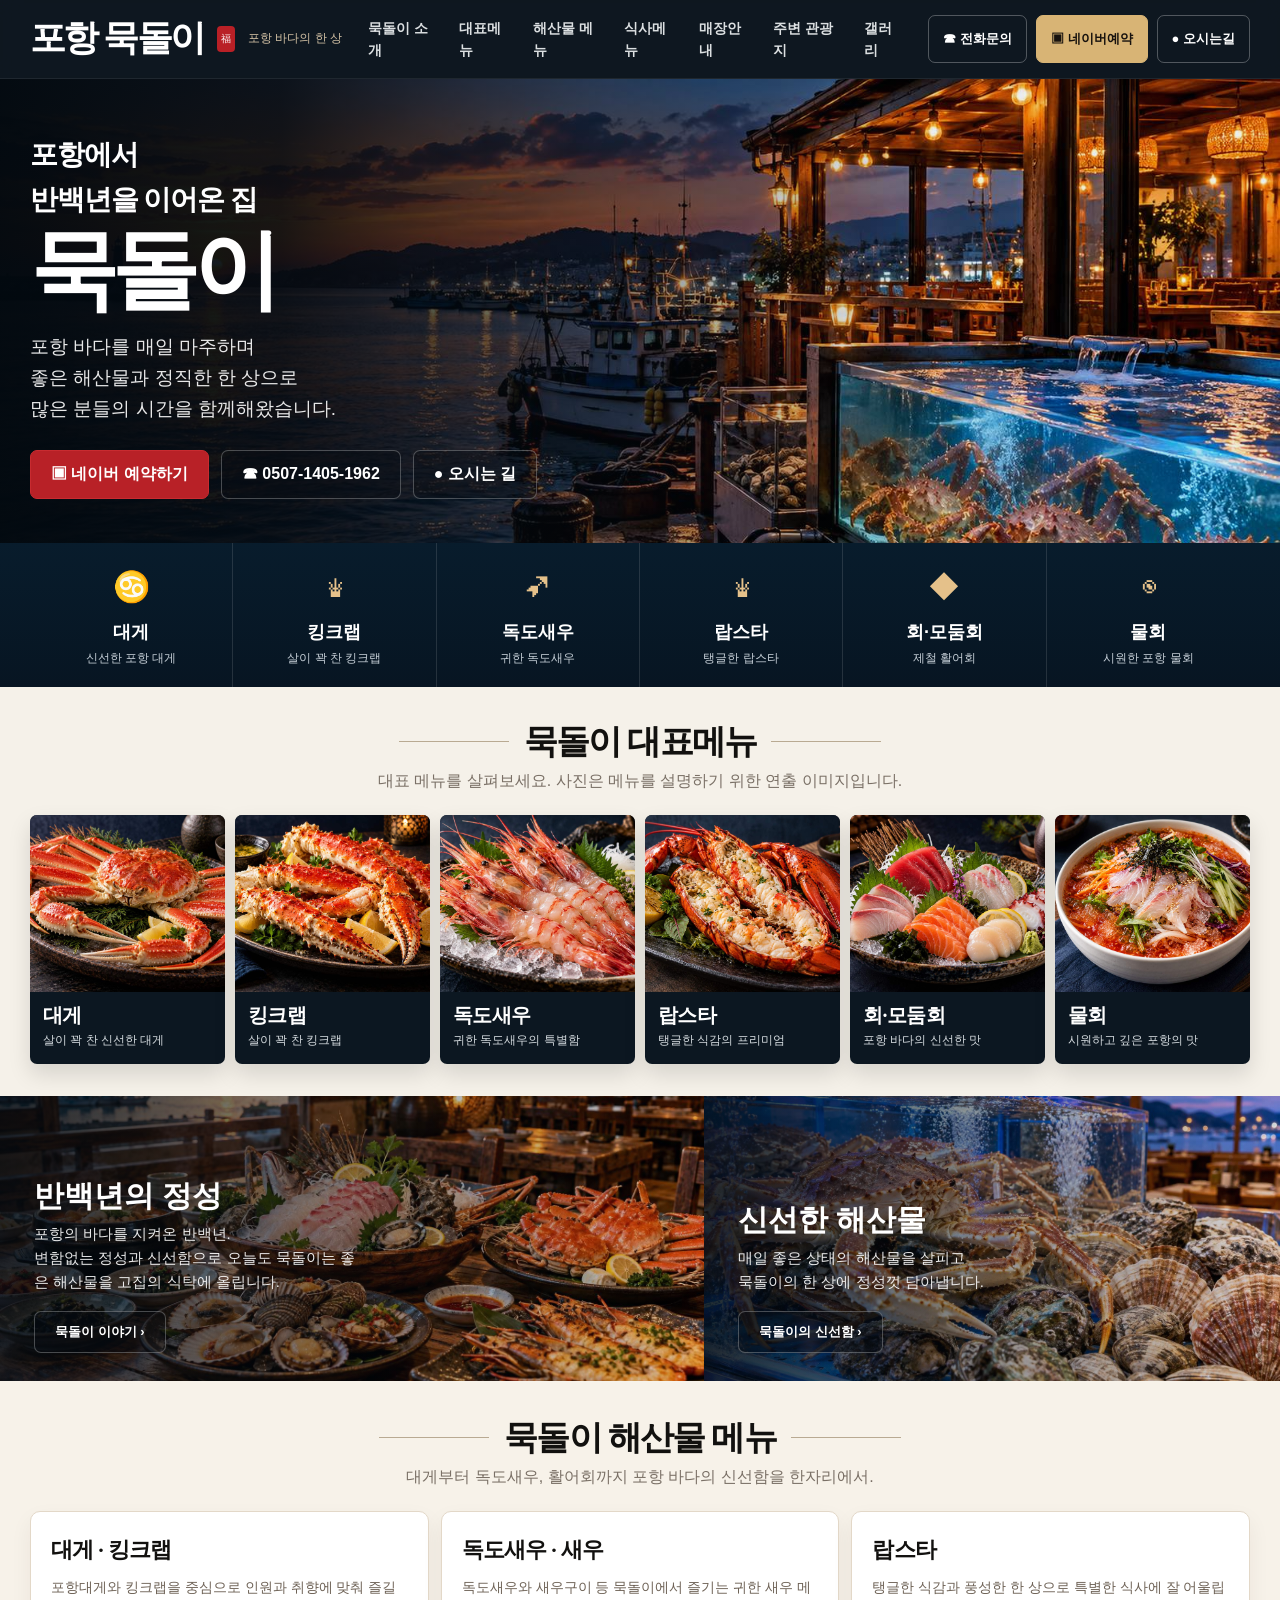
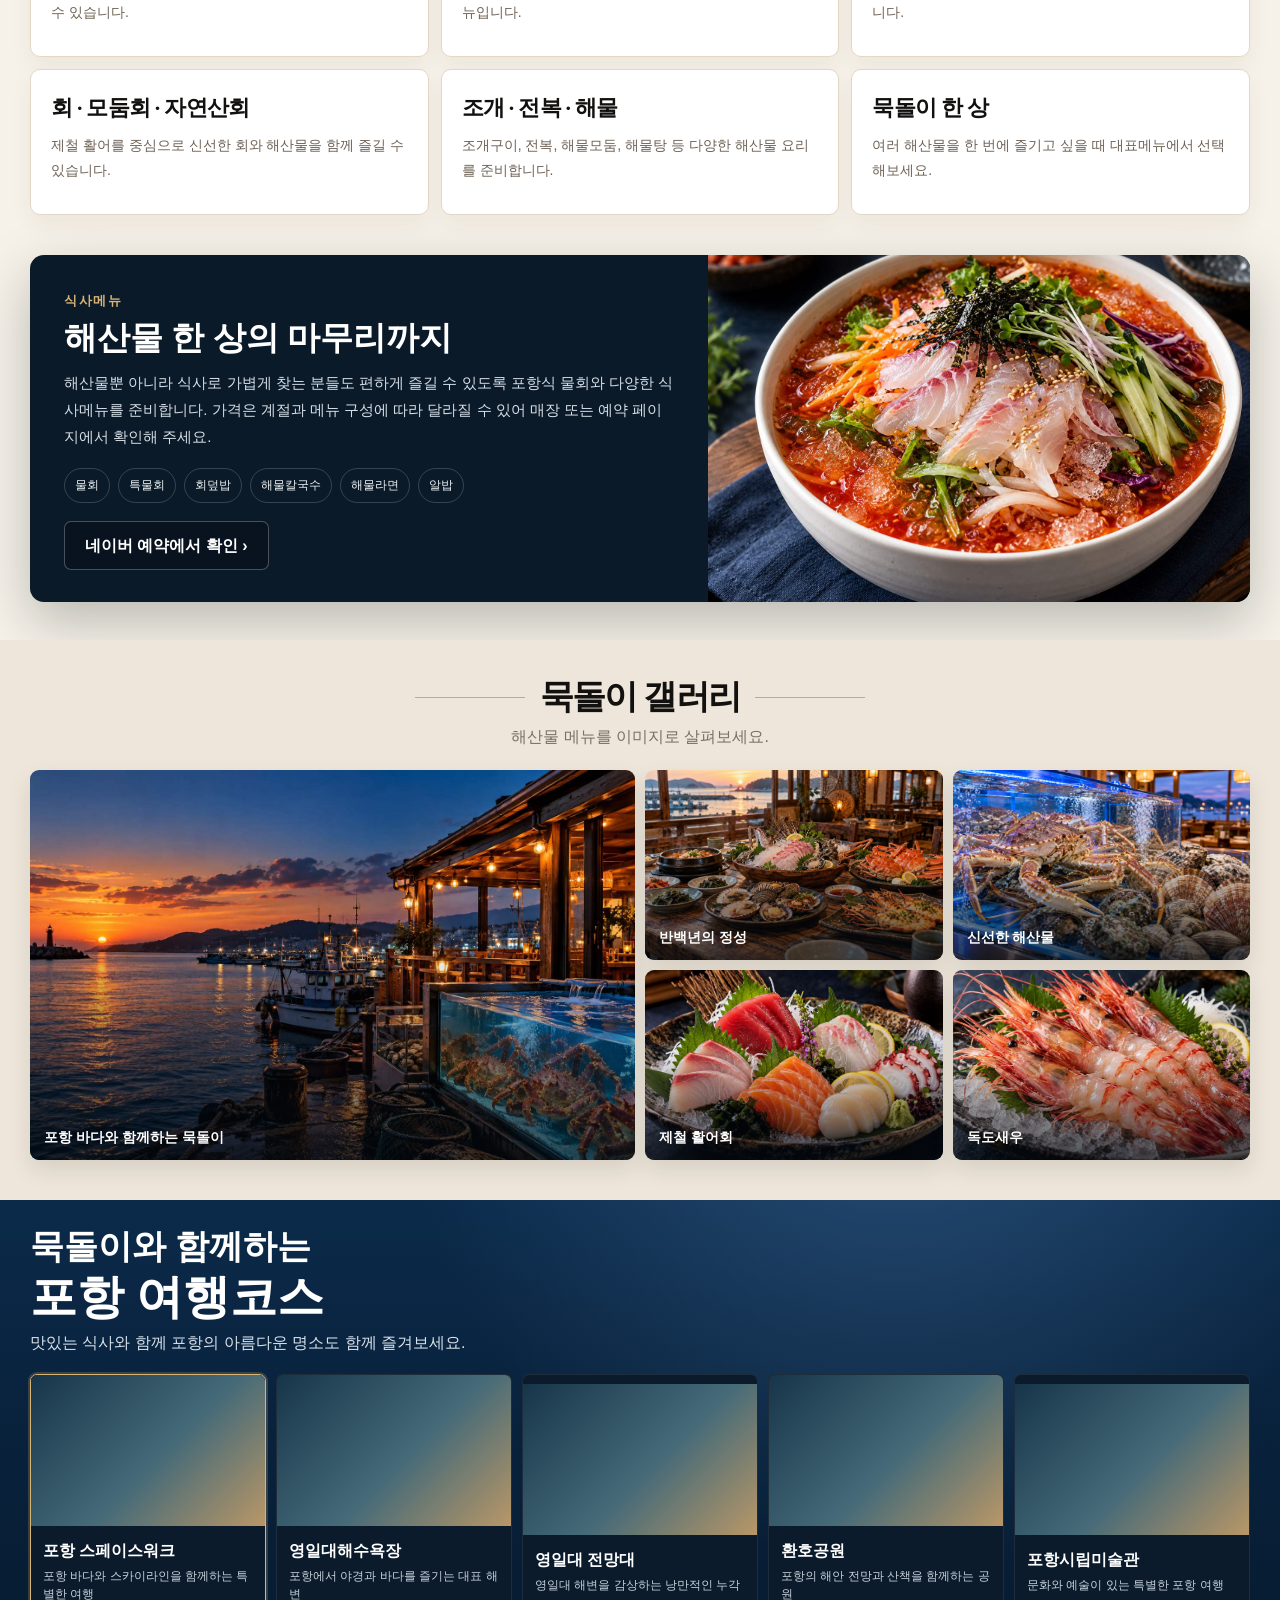
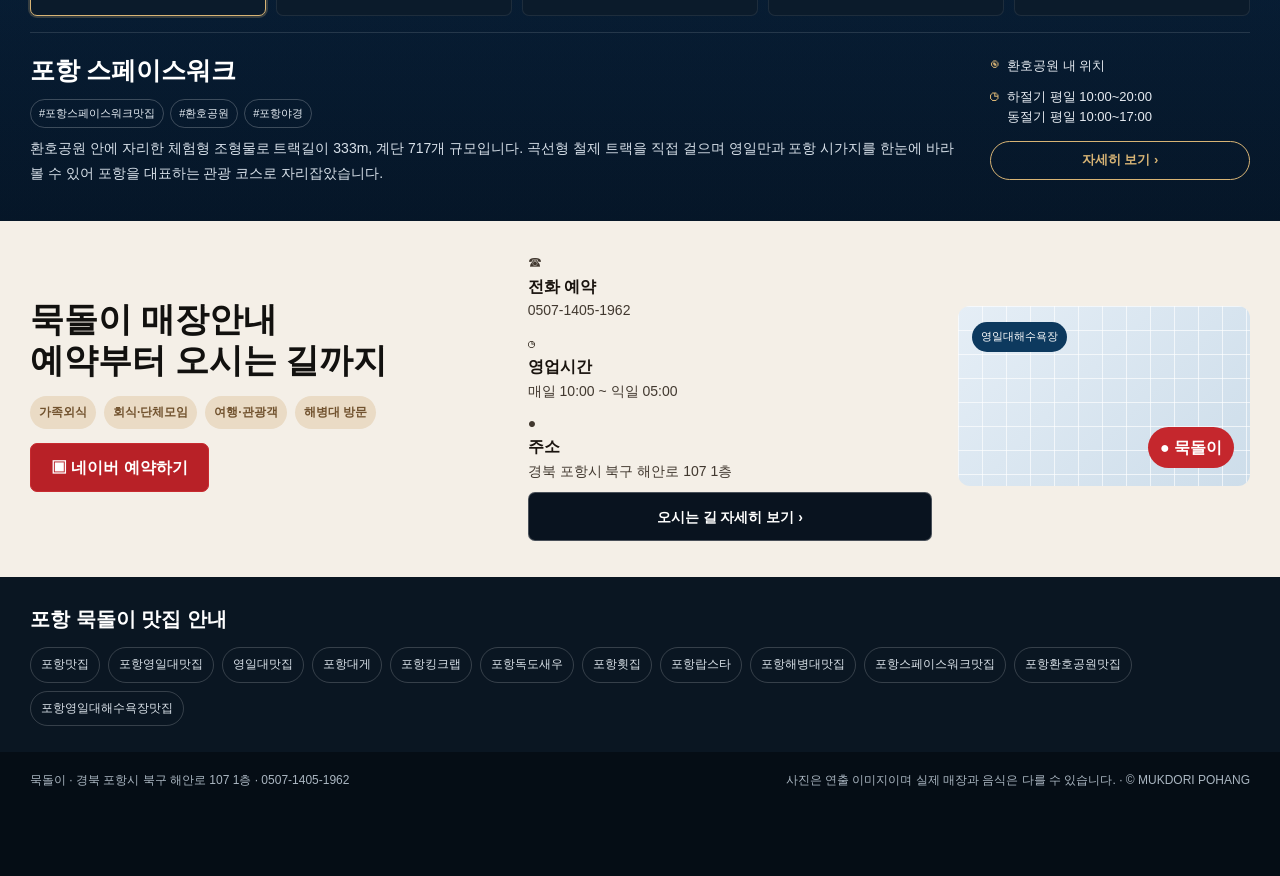
==== commit 27a0eefd: "Replace blurry mockup crops with clear standalone menu photography" ====
--- a/index.html
+++ b/index.html
@@ -12,7 +12,7 @@
 <main id="top">
 <section class="hero"><div class="hero-inner"><div class="hero-copy"><div class="hero-kicker">포항에서<br/>반백년을 이어온 집</div><h1 class="hero-title">묵돌이</h1><p class="hero-desc">포항 바다를 매일 마주하며<br/>좋은 해산물과 정직한 한 상으로<br/>많은 분들의 시간을 함께해왔습니다.</p><div class="hero-actions"><a class="btn red" href="https://naver.me/xYQTdLoP" rel="noopener" target="_blank">▣ 네이버 예약하기</a><a class="btn" href="tel:050714051962">☎ 0507-1405-1962</a><a class="btn" href="#store">● 오시는 길</a></div></div></div></section>
 <section class="quick"><div class="wrap quick-grid"><a class="quick-item" href="#seafood"><span class="quick-icon">♋</span><b>대게</b><small>신선한 포항 대게</small></a><a class="quick-item" href="#seafood"><span class="quick-icon">♛</span><b>킹크랩</b><small>살이 꽉 찬 킹크랩</small></a><a class="quick-item" href="#seafood"><span class="quick-icon">➶</span><b>독도새우</b><small>귀한 독도새우</small></a><a class="quick-item" href="#seafood"><span class="quick-icon">♛</span><b>랍스타</b><small>탱글한 랍스타</small></a><a class="quick-item" href="#seafood"><span class="quick-icon">◆</span><b>회·모둠회</b><small>제철 활어회</small></a><a class="quick-item" href="#menu"><span class="quick-icon">◉</span><b>물회</b><small>시원한 포항 물회</small></a></div></section>
-<section class="section" id="menu"><div class="wrap"><div class="section-head"><div class="rule"><h2>묵돌이 대표메뉴</h2></div><p>포항 바다의 신선함을 그대로, 묵돌이의 특별한 한 상을 만나보세요.</p></div><div class="menu-grid"><div class="menu-card"><div class="menu-photo" style="background-image:url('assets/menu-daege.jpg')"></div><div class="menu-body"><b>대게</b><small>살이 꽉 찬 신선한 대게</small></div></div><div class="menu-card"><div class="menu-photo" style="background-image:url('assets/menu-kingcrab.jpg')"></div><div class="menu-body"><b>킹크랩</b><small>살이 꽉 찬 킹크랩</small></div></div><div class="menu-card"><div class="menu-photo" style="background-image:url('assets/menu-dokdo.jpg')"></div><div class="menu-body"><b>독도새우</b><small>귀한 독도새우의 특별함</small></div></div><div class="menu-card"><div class="menu-photo" style="background-image:url('assets/menu-lobster.jpg')"></div><div class="menu-body"><b>랍스타</b><small>탱글한 식감의 프리미엄</small></div></div><div class="menu-card"><div class="menu-photo" style="background-image:url('assets/menu-sashimi.jpg')"></div><div class="menu-body"><b>회·모둠회</b><small>포항 바다의 신선한 맛</small></div></div><div class="menu-card"><div class="menu-photo" style="background-image:url('assets/menu-mulhoe.jpg')"></div><div class="menu-body"><b>물회</b><small>시원하고 깊은 포항의 맛</small></div></div></div></section>
+<section class="section" id="menu"><div class="wrap"><div class="section-head"><div class="rule"><h2>묵돌이 대표메뉴</h2></div><p>대표 메뉴를 살펴보세요. 사진은 메뉴를 설명하기 위한 연출 이미지입니다.</p></div><div class="menu-grid"><div class="menu-card"><div class="menu-photo" style="background-image:url('assets/menu-daege.jpg')"></div><div class="menu-body"><b>대게</b><small>살이 꽉 찬 신선한 대게</small></div></div><div class="menu-card"><div class="menu-photo" style="background-image:url('assets/menu-kingcrab.jpg')"></div><div class="menu-body"><b>킹크랩</b><small>살이 꽉 찬 킹크랩</small></div></div><div class="menu-card"><div class="menu-photo" style="background-image:url('assets/menu-dokdo.jpg')"></div><div class="menu-body"><b>독도새우</b><small>귀한 독도새우의 특별함</small></div></div><div class="menu-card"><div class="menu-photo" style="background-image:url('assets/menu-lobster.jpg')"></div><div class="menu-body"><b>랍스타</b><small>탱글한 식감의 프리미엄</small></div></div><div class="menu-card"><div class="menu-photo" style="background-image:url('assets/menu-sashimi.jpg')"></div><div class="menu-body"><b>회·모둠회</b><small>포항 바다의 신선한 맛</small></div></div><div class="menu-card"><div class="menu-photo" style="background-image:url('assets/menu-mulhoe.jpg')"></div><div class="menu-body"><b>물회</b><small>시원하고 깊은 포항의 맛</small></div></div></div></section>
 <section class="story-feature" id="story"><div class="feature-pair"><div class="feature legacy"><div class="feature-copy"><h3>반백년의 정성</h3><p>포항의 바다를 지켜온 반백년.<br/>변함없는 정성과 신선함으로 오늘도 묵돌이는 좋은 해산물을 고집의 식탁에 올립니다.</p><a class="btn" href="#story">묵돌이 이야기 ›</a></div></div><div class="feature tank"><div class="feature-copy"><h3>신선한 해산물</h3><p>매일 좋은 상태의 해산물을 살피고<br/>묵돌이의 한 상에 정성껏 담아냅니다.</p><a class="btn" href="#menu">묵돌이의 신선함 ›</a></div></div></div></section>
 <section class="info-section" id="seafood"><div class="wrap"><div class="section-head"><div class="rule"><h2>묵돌이 해산물 메뉴</h2></div><p>대게부터 독도새우, 활어회까지 포항 바다의 신선함을 한자리에서.</p></div><div class="info-card-grid">
 <div class="info-card"><b>대게 · 킹크랩</b><p>포항대게와 킹크랩을 중심으로 인원과 취향에 맞춰 즐길 수 있습니다.</p></div>
@@ -25,7 +25,7 @@
 
 </div></section>
 <section class="meal-section" id="meals"><div class="wrap meal-wrap"><div class="meal-copy"><span class="eyebrow-text">식사메뉴</span><h2>해산물 한 상의 마무리까지</h2><p>해산물뿐 아니라 식사로 가볍게 찾는 분들도 편하게 즐길 수 있도록 포항식 물회와 다양한 식사메뉴를 준비합니다. 가격은 계절과 메뉴 구성에 따라 달라질 수 있어 매장 또는 예약 페이지에서 확인해 주세요.</p><div class="meal-tags"><span>물회</span><span>특물회</span><span>회덮밥</span><span>해물칼국수</span><span>해물라면</span><span>알밥</span></div><a class="btn dark" href="https://naver.me/xYQTdLoP" rel="noopener" target="_blank">네이버 예약에서 확인 ›</a></div><div class="meal-photo" style="background-image:url('assets/menu-mulhoe.jpg')"></div></div></section>
-<section class="gallery-section" id="gallery"><div class="wrap"><div class="section-head"><div class="rule"><h2>묵돌이 갤러리</h2></div><p>포항 바다, 수족관, 해산물 한 상이 어우러지는 묵돌이의 분위기를 미리 만나보세요.</p></div><div class="gallery-grid"><div class="gallery-item wide" style="background-image:url('assets/hero.jpg')"><span>포항 바다와 함께하는 묵돌이</span></div><div class="gallery-item" style="background-image:url('assets/legacy.jpg')"><span>반백년의 정성</span></div><div class="gallery-item" style="background-image:url('assets/tank.jpg')"><span>신선한 해산물</span></div><div class="gallery-item" style="background-image:url('assets/menu-sashimi.jpg')"><span>제철 활어회</span></div><div class="gallery-item" style="background-image:url('assets/menu-dokdo.jpg')"><span>독도새우</span></div></div></div></section>
+<section class="gallery-section" id="gallery"><div class="wrap"><div class="section-head"><div class="rule"><h2>묵돌이 갤러리</h2></div><p>해산물 메뉴를 이미지로 살펴보세요.</p></div><div class="gallery-grid"><div class="gallery-item wide" style="background-image:url('assets/hero.jpg')"><span>포항 바다와 함께하는 묵돌이</span></div><div class="gallery-item" style="background-image:url('assets/legacy.jpg')"><span>반백년의 정성</span></div><div class="gallery-item" style="background-image:url('assets/tank.jpg')"><span>신선한 해산물</span></div><div class="gallery-item" style="background-image:url('assets/menu-sashimi.jpg')"><span>제철 활어회</span></div><div class="gallery-item" style="background-image:url('assets/menu-dokdo.jpg')"><span>독도새우</span></div></div></div></section>
 <section class="travel" id="travel"><div class="wrap travel-inner"><div class="travel-head"><h2>묵돌이와 함께하는<span>포항 여행코스</span></h2><p>맛있는 식사와 함께 포항의 아름다운 명소도 함께 즐겨보세요.</p></div><div class="tour-card-grid" id="tourCards">
 <button class="tour-card active" data-id="spacewalk"><div class="tour-photo" style="background-image:url('assets/tour-spacewalk.jpg')"></div><div class="tour-body"><b>포항 스페이스워크</b><small>포항 바다와 스카이라인을 함께하는 특별한 여행</small></div></button>
 <button class="tour-card" data-id="beach"><div class="tour-photo" style="background-image:url('assets/tour-beach.jpg')"></div><div class="tour-body"><b>영일대해수욕장</b><small>포항에서 야경과 바다를 즐기는 대표 해변</small></div></button>
@@ -35,7 +35,7 @@
 </div><div class="tour-detail"><div class="detail-image" id="tourDetailImage" style="background-image:url('assets/tour-spacewalk-detail.jpg')"></div><div class="detail-text"><h3 id="tourTitle">포항 스페이스워크</h3><div class="hashes" id="tourHashes"><span class="hash">#포항스페이스워크맛집</span><span class="hash">#환호공원</span><span class="hash">#포항야경</span></div><p id="tourDesc">환호공원 안에 자리한 체험형 조형물로 트랙길이 333m, 계단 717개 규모입니다. 곡선형 철제 트랙을 직접 걸으며 영일만과 포항 시가지를 한눈에 바라볼 수 있어 포항을 대표하는 관광 코스로 자리잡았습니다.</p></div><div class="detail-meta" id="tourMeta"><div class="meta-row"><span class="meta-icon">◉</span><span>환호공원 내 위치</span></div><div class="meta-row"><span class="meta-icon">◷</span><span>하절기 평일 10:00~20:00<br/>동절기 평일 10:00~17:00</span></div><a class="meta-btn" href="https://map.naver.com/p/search/%ED%8F%AC%ED%95%AD%20%EC%8A%A4%ED%8E%98%EC%9D%B4%EC%8A%A4%EC%9B%8C%ED%81%AC" id="tourMap" rel="noopener" target="_blank">자세히 보기 ›</a></div></div></div></section>
 <section class="visit" id="store"><div class="wrap visit-grid"><div><h2>묵돌이 매장안내<br/>예약부터 오시는 길까지</h2><div class="chips"><span class="chip">가족외식</span><span class="chip">회식·단체모임</span><span class="chip">여행·관광객</span><span class="chip">해병대 방문</span></div><a class="btn red" href="https://naver.me/xYQTdLoP" rel="noopener" target="_blank">▣ 네이버 예약하기</a></div><div class="visit-info"><div>☎ <b>전화 예약</b>0507-1405-1962</div><div>◷ <b>영업시간</b>매일 10:00 ~ 익일 05:00</div><div>● <b>주소</b>경북 포항시 북구 해안로 107 1층</div><a class="btn dark" href="https://naver.me/xYQTdLoP" rel="noopener" target="_blank">오시는 길 자세히 보기 ›</a></div><div class="map-box"><div class="map-label">영일대해수욕장</div><div class="map-pin">● 묵돌이</div></div></div></section>
 <section class="seo-band"><div class="wrap"><h2>포항 묵돌이 맛집 안내</h2><div class="seo-links"><a href="pohang-matjip/">포항맛집</a><a href="yeongildae-matjip/">포항영일대맛집</a><a href="yeongildae-matjip/">영일대맛집</a><a href="pohang-daegae/">포항대게</a><a href="pohang-kingcrab/">포항킹크랩</a><a href="pohang-dokdo-shrimp/">포항독도새우</a><a href="pohang-hoetjip/">포항횟집</a><a href="pohang-lobster/">포항랍스타</a><a href="pohang-marine-matjip/">포항해병대맛집</a><a href="spacewalk-matjip/">포항스페이스워크맛집</a><a href="hwanho-park-matjip/">포항환호공원맛집</a><a href="yeongildae-beach-matjip/">포항영일대해수욕장맛집</a></div></div></section>
-</main><footer class="footer"><div class="wrap footer-in"><div>묵돌이 · 경북 포항시 북구 해안로 107 1층 · 0507-1405-1962</div><div>© MUKDORI POHANG</div></div></footer><div class="mobile-bar"><a href="tel:050714051962">☎ 전화</a><a href="https://naver.me/xYQTdLoP" rel="noopener" target="_blank">▣ 예약</a><a href="#store">● 길찾기</a></div>
+</main><footer class="footer"><div class="wrap footer-in"><div>묵돌이 · 경북 포항시 북구 해안로 107 1층 · 0507-1405-1962</div><div>사진은 연출 이미지이며 실제 매장과 음식은 다를 수 있습니다. · © MUKDORI POHANG</div></div></footer><div class="mobile-bar"><a href="tel:050714051962">☎ 전화</a><a href="https://naver.me/xYQTdLoP" rel="noopener" target="_blank">▣ 예약</a><a href="#store">● 길찾기</a></div>
 <script>
 const tours={
 spacewalk:{title:'포항 스페이스워크',img:'assets/tour-spacewalk-detail.jpg',hashes:['#포항스페이스워크맛집','#환호공원','#포항야경'],desc:'환호공원 안에 자리한 체험형 조형물로 트랙길이 333m, 계단 717개 규모입니다. 곡선형 철제 트랙을 직접 걸으며 영일만과 포항 시가지를 한눈에 바라볼 수 있어 포항을 대표하는 관광 코스로 자리잡았습니다.',meta:['환호공원 내 위치','하절기 평일 10:00~20:00 · 주말/휴일 10:00~21:00','동절기 평일 10:00~17:00 · 주말/휴일 10:00~18:00'],url:'https://map.naver.com/p/search/%ED%8F%AC%ED%95%AD%20%EC%8A%A4%ED%8E%98%EC%9D%B4%EC%8A%A4%EC%9B%8C%ED%81%AC'},
--- a/style.css
+++ b/style.css
@@ -63,3 +63,9 @@
 .seafood-detail.detail-pulse{animation:detailPulse .55s ease}
 @keyframes detailPulse{0%{box-shadow:0 0 0 0 rgba(213,176,122,.55)}100%{box-shadow:0 0 0 12px rgba(213,176,122,0)}}
 @media(max-width:800px){.seafood-detail-media.dual{grid-template-columns:1fr 1fr}.seafood-detail-media .detail-photo{min-height:230px}}
+
+/* Low-resolution tourism crops removed until licensed full-size photographs are available. */
+.tour-photo{background-image:none!important;background:linear-gradient(135deg,#17354a,#456a78 55%,#b99767)!important}
+.detail-image{display:none!important}
+.tour-detail{grid-template-columns:minmax(0,1fr) 260px}
+@media(max-width:800px){.tour-detail{grid-template-columns:1fr}}
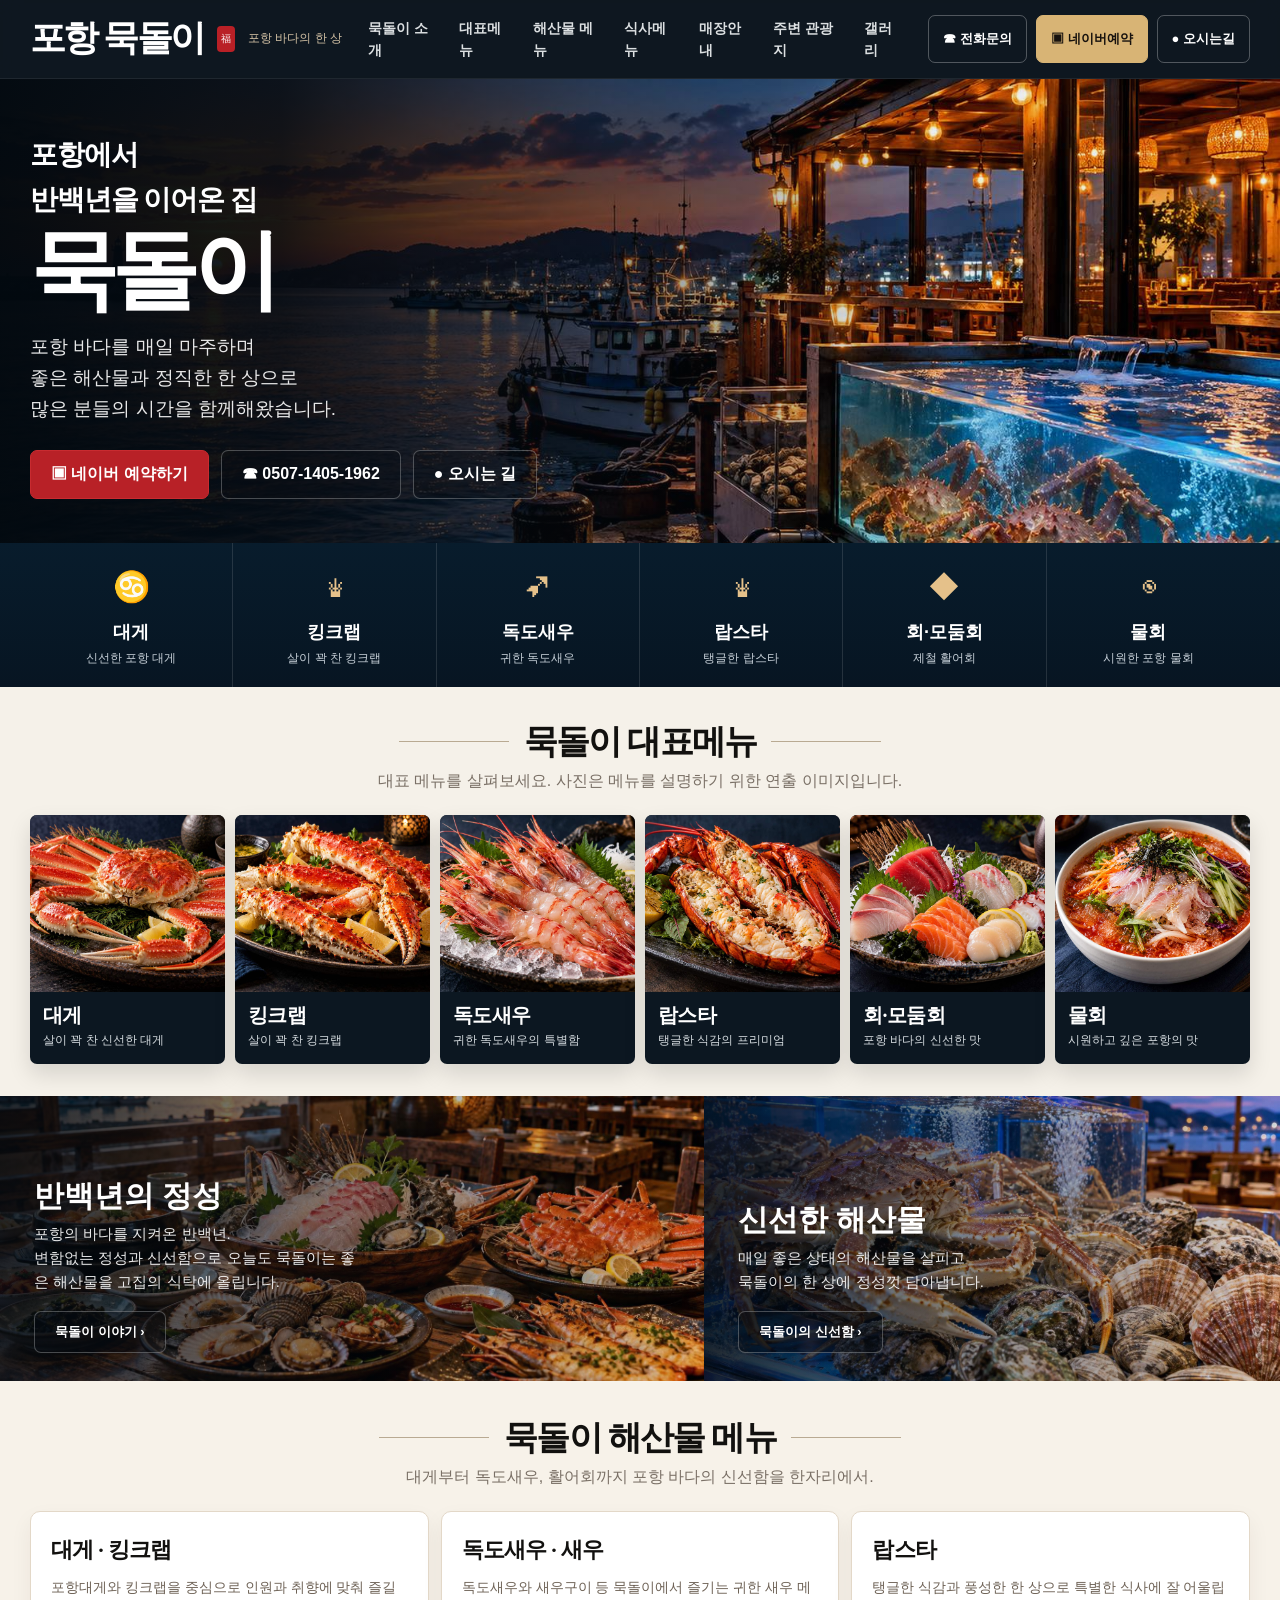
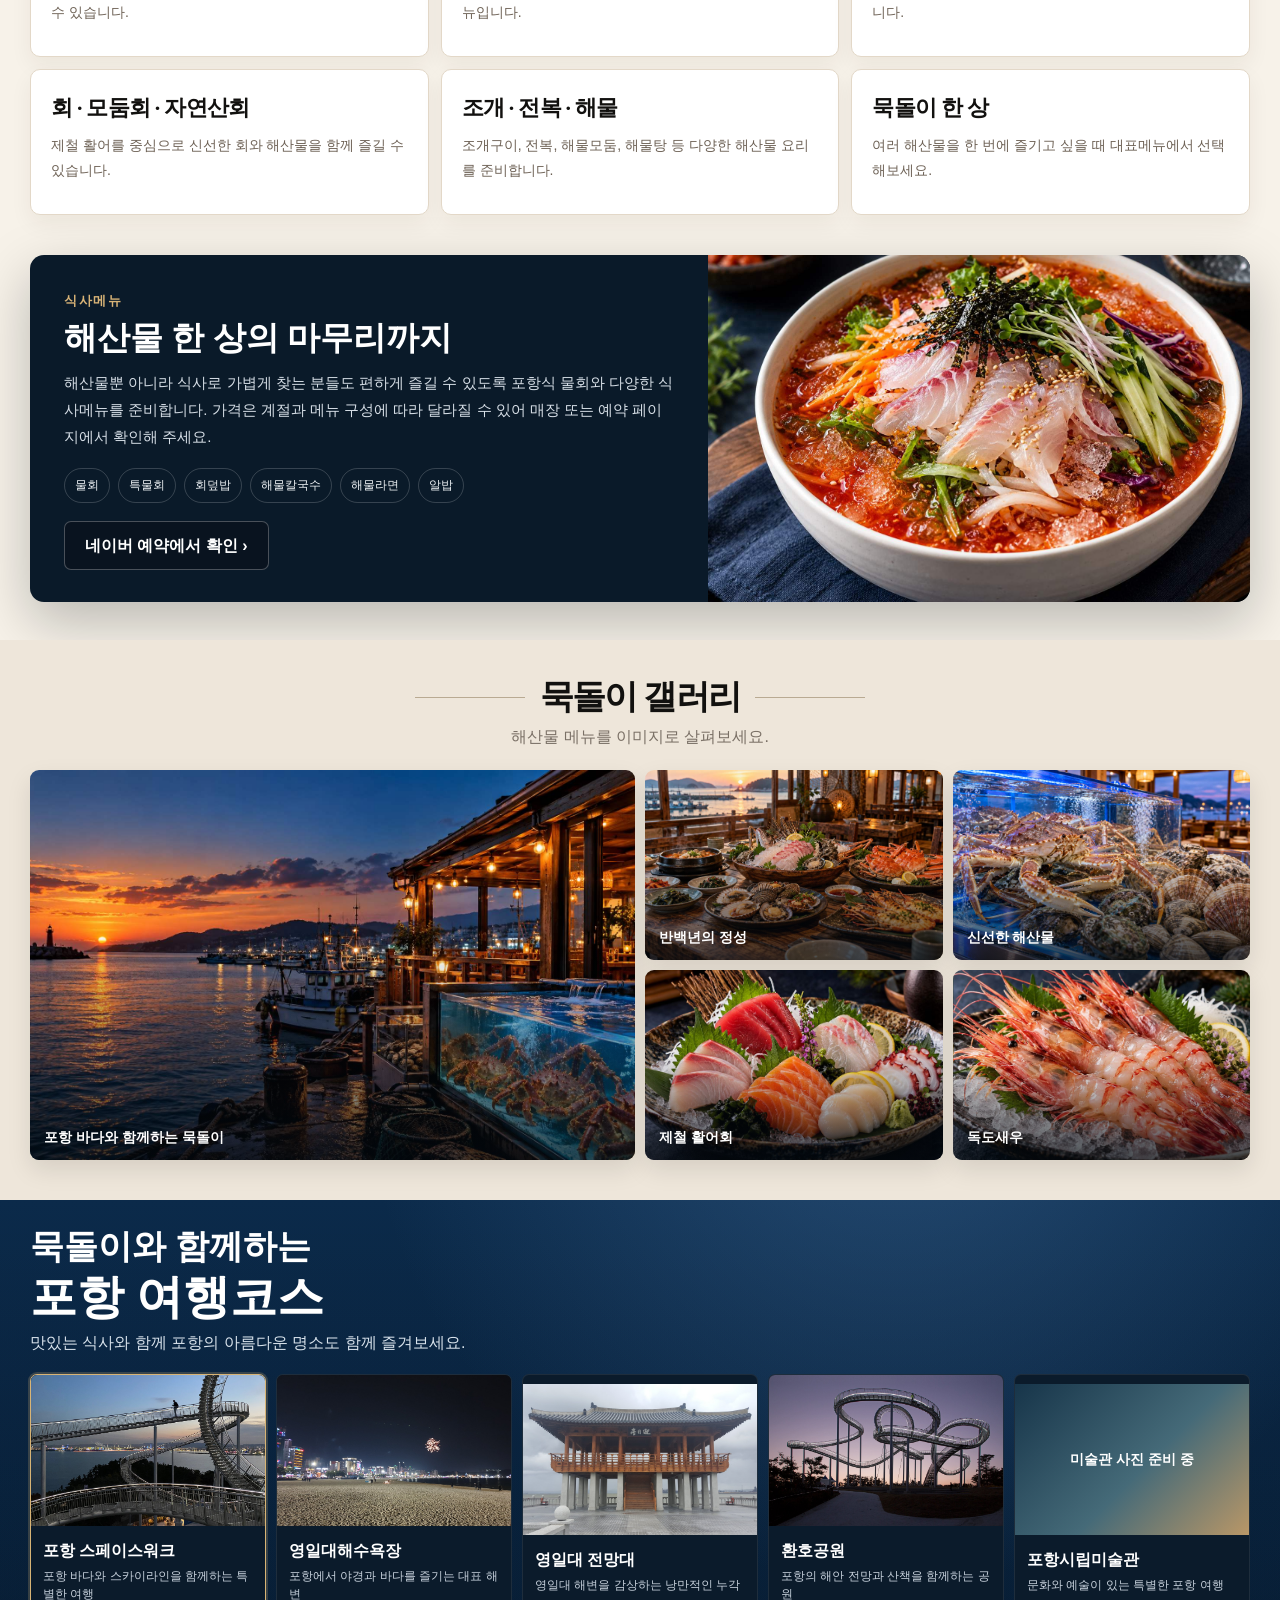
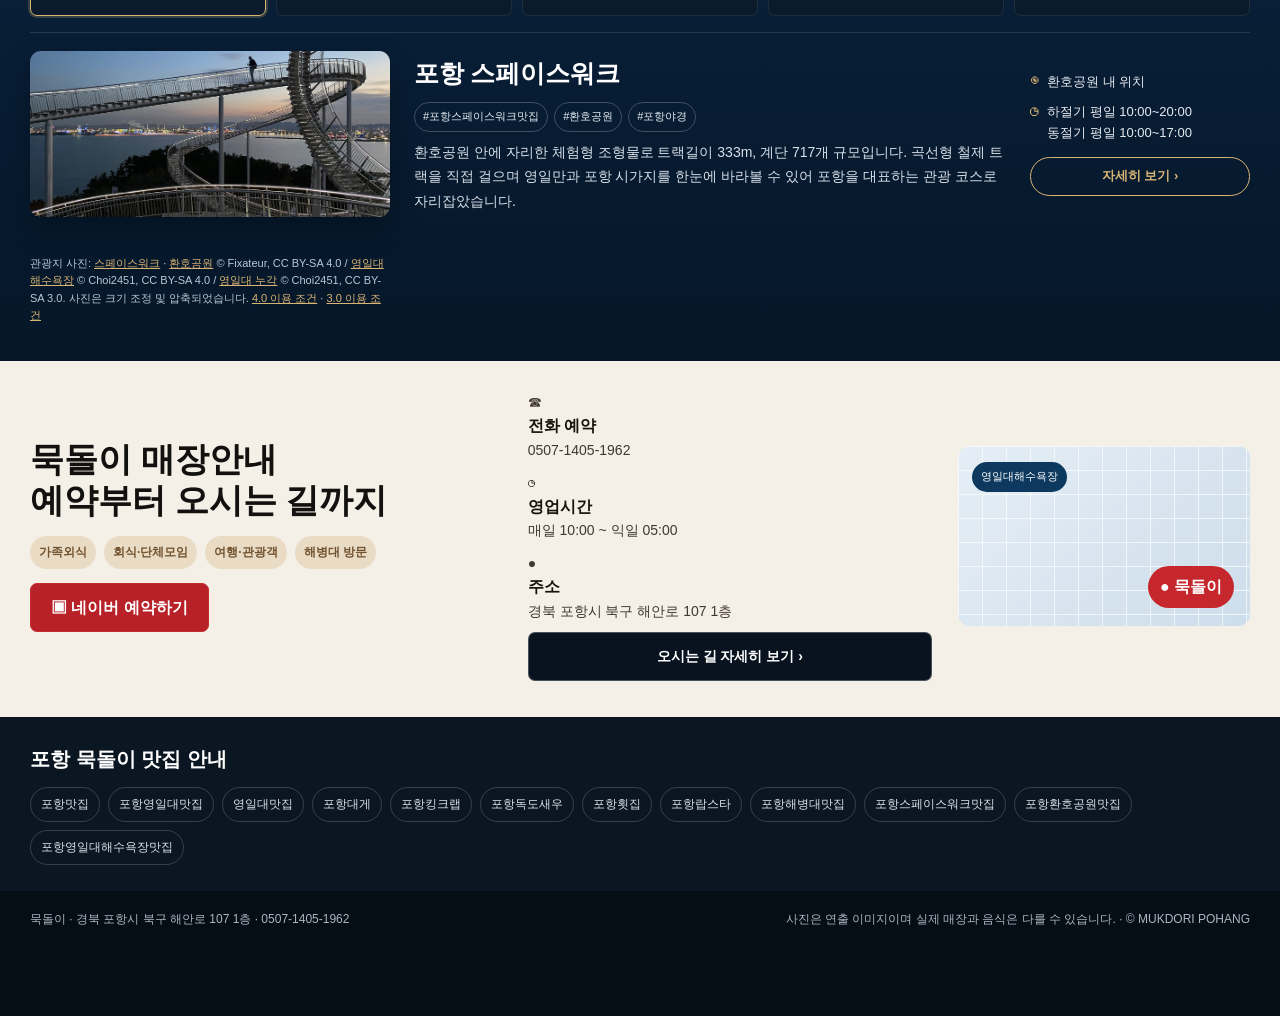
==== commit 78a4383e: "Replace blurry nearby attraction photos with clear credited originals" ====
--- a/index.html
+++ b/index.html
@@ -32,18 +32,18 @@
 <button class="tour-card" data-id="observatory"><div class="tour-photo" style="background-image:url('assets/tour-observatory.jpg')"></div><div class="tour-body"><b>영일대 전망대</b><small>영일대 해변을 감상하는 낭만적인 누각</small></div></button>
 <button class="tour-card" data-id="hwanho"><div class="tour-photo" style="background-image:url('assets/tour-hwanho.jpg')"></div><div class="tour-body"><b>환호공원</b><small>포항의 해안 전망과 산책을 함께하는 공원</small></div></button>
 <button class="tour-card" data-id="museum"><div class="tour-photo" style="background-image:url('assets/tour-museum.jpg')"></div><div class="tour-body"><b>포항시립미술관</b><small>문화와 예술이 있는 특별한 포항 여행</small></div></button>
-</div><div class="tour-detail"><div class="detail-image" id="tourDetailImage" style="background-image:url('assets/tour-spacewalk-detail.jpg')"></div><div class="detail-text"><h3 id="tourTitle">포항 스페이스워크</h3><div class="hashes" id="tourHashes"><span class="hash">#포항스페이스워크맛집</span><span class="hash">#환호공원</span><span class="hash">#포항야경</span></div><p id="tourDesc">환호공원 안에 자리한 체험형 조형물로 트랙길이 333m, 계단 717개 규모입니다. 곡선형 철제 트랙을 직접 걸으며 영일만과 포항 시가지를 한눈에 바라볼 수 있어 포항을 대표하는 관광 코스로 자리잡았습니다.</p></div><div class="detail-meta" id="tourMeta"><div class="meta-row"><span class="meta-icon">◉</span><span>환호공원 내 위치</span></div><div class="meta-row"><span class="meta-icon">◷</span><span>하절기 평일 10:00~20:00<br/>동절기 평일 10:00~17:00</span></div><a class="meta-btn" href="https://map.naver.com/p/search/%ED%8F%AC%ED%95%AD%20%EC%8A%A4%ED%8E%98%EC%9D%B4%EC%8A%A4%EC%9B%8C%ED%81%AC" id="tourMap" rel="noopener" target="_blank">자세히 보기 ›</a></div></div></div></section>
+</div><div class="tour-detail"><div class="detail-image" id="tourDetailImage" style="background-image:url('assets/tour-spacewalk.jpg')"></div><div class="detail-text"><h3 id="tourTitle">포항 스페이스워크</h3><div class="hashes" id="tourHashes"><span class="hash">#포항스페이스워크맛집</span><span class="hash">#환호공원</span><span class="hash">#포항야경</span></div><p id="tourDesc">환호공원 안에 자리한 체험형 조형물로 트랙길이 333m, 계단 717개 규모입니다. 곡선형 철제 트랙을 직접 걸으며 영일만과 포항 시가지를 한눈에 바라볼 수 있어 포항을 대표하는 관광 코스로 자리잡았습니다.</p></div><div class="detail-meta" id="tourMeta"><div class="meta-row"><span class="meta-icon">◉</span><span>환호공원 내 위치</span></div><div class="meta-row"><span class="meta-icon">◷</span><span>하절기 평일 10:00~20:00<br/>동절기 평일 10:00~17:00</span></div><a class="meta-btn" href="https://map.naver.com/p/search/%ED%8F%AC%ED%95%AD%20%EC%8A%A4%ED%8E%98%EC%9D%B4%EC%8A%A4%EC%9B%8C%ED%81%AC" id="tourMap" rel="noopener" target="_blank">자세히 보기 ›</a></div><p class="photo-credits">관광지 사진: <a href="https://commons.wikimedia.org/wiki/File:SpaceWalk_(walkable_sculpture,_Pohang_2021)_Mutter_Genth_03.jpg" target="_blank" rel="noopener">스페이스워크</a> · <a href="https://commons.wikimedia.org/wiki/File:SpaceWalk_(walkable_sculpture,_Pohang_2021)_Mutter_Genth_01.jpg" target="_blank" rel="noopener">환호공원</a> © Fixateur, CC BY-SA 4.0 / <a href="https://commons.wikimedia.org/wiki/File:Yeongildae_Beach_at_night_on_March_2nd,_2019.jpg" target="_blank" rel="noopener">영일대해수욕장</a> © Choi2451, CC BY-SA 4.0 / <a href="https://commons.wikimedia.org/wiki/File:Yeongildae_Pavilion_on_September_19th,_2016.jpg" target="_blank" rel="noopener">영일대 누각</a> © Choi2451, CC BY-SA 3.0. 사진은 크기 조정 및 압축되었습니다. <a href="https://creativecommons.org/licenses/by-sa/4.0/" target="_blank" rel="noopener">4.0 이용 조건</a> · <a href="https://creativecommons.org/licenses/by-sa/3.0/" target="_blank" rel="noopener">3.0 이용 조건</a></p></div></section>
 <section class="visit" id="store"><div class="wrap visit-grid"><div><h2>묵돌이 매장안내<br/>예약부터 오시는 길까지</h2><div class="chips"><span class="chip">가족외식</span><span class="chip">회식·단체모임</span><span class="chip">여행·관광객</span><span class="chip">해병대 방문</span></div><a class="btn red" href="https://naver.me/xYQTdLoP" rel="noopener" target="_blank">▣ 네이버 예약하기</a></div><div class="visit-info"><div>☎ <b>전화 예약</b>0507-1405-1962</div><div>◷ <b>영업시간</b>매일 10:00 ~ 익일 05:00</div><div>● <b>주소</b>경북 포항시 북구 해안로 107 1층</div><a class="btn dark" href="https://naver.me/xYQTdLoP" rel="noopener" target="_blank">오시는 길 자세히 보기 ›</a></div><div class="map-box"><div class="map-label">영일대해수욕장</div><div class="map-pin">● 묵돌이</div></div></div></section>
 <section class="seo-band"><div class="wrap"><h2>포항 묵돌이 맛집 안내</h2><div class="seo-links"><a href="pohang-matjip/">포항맛집</a><a href="yeongildae-matjip/">포항영일대맛집</a><a href="yeongildae-matjip/">영일대맛집</a><a href="pohang-daegae/">포항대게</a><a href="pohang-kingcrab/">포항킹크랩</a><a href="pohang-dokdo-shrimp/">포항독도새우</a><a href="pohang-hoetjip/">포항횟집</a><a href="pohang-lobster/">포항랍스타</a><a href="pohang-marine-matjip/">포항해병대맛집</a><a href="spacewalk-matjip/">포항스페이스워크맛집</a><a href="hwanho-park-matjip/">포항환호공원맛집</a><a href="yeongildae-beach-matjip/">포항영일대해수욕장맛집</a></div></div></section>
 </main><footer class="footer"><div class="wrap footer-in"><div>묵돌이 · 경북 포항시 북구 해안로 107 1층 · 0507-1405-1962</div><div>사진은 연출 이미지이며 실제 매장과 음식은 다를 수 있습니다. · © MUKDORI POHANG</div></div></footer><div class="mobile-bar"><a href="tel:050714051962">☎ 전화</a><a href="https://naver.me/xYQTdLoP" rel="noopener" target="_blank">▣ 예약</a><a href="#store">● 길찾기</a></div>
 <script>
 const tours={
-spacewalk:{title:'포항 스페이스워크',img:'assets/tour-spacewalk-detail.jpg',hashes:['#포항스페이스워크맛집','#환호공원','#포항야경'],desc:'환호공원 안에 자리한 체험형 조형물로 트랙길이 333m, 계단 717개 규모입니다. 곡선형 철제 트랙을 직접 걸으며 영일만과 포항 시가지를 한눈에 바라볼 수 있어 포항을 대표하는 관광 코스로 자리잡았습니다.',meta:['환호공원 내 위치','하절기 평일 10:00~20:00 · 주말/휴일 10:00~21:00','동절기 평일 10:00~17:00 · 주말/휴일 10:00~18:00'],url:'https://map.naver.com/p/search/%ED%8F%AC%ED%95%AD%20%EC%8A%A4%ED%8E%98%EC%9D%B4%EC%8A%A4%EC%9B%8C%ED%81%AC'},
+spacewalk:{title:'포항 스페이스워크',img:'assets/tour-spacewalk.jpg',hashes:['#포항스페이스워크맛집','#환호공원','#포항야경'],desc:'환호공원 안에 자리한 체험형 조형물로 트랙길이 333m, 계단 717개 규모입니다. 곡선형 철제 트랙을 직접 걸으며 영일만과 포항 시가지를 한눈에 바라볼 수 있어 포항을 대표하는 관광 코스로 자리잡았습니다.',meta:['환호공원 내 위치','하절기 평일 10:00~20:00 · 주말/휴일 10:00~21:00','동절기 평일 10:00~17:00 · 주말/휴일 10:00~18:00'],url:'https://map.naver.com/p/search/%ED%8F%AC%ED%95%AD%20%EC%8A%A4%ED%8E%98%EC%9D%B4%EC%8A%A4%EC%9B%8C%ED%81%AC'},
 beach:{title:'영일대해수욕장',img:'assets/tour-beach.jpg',hashes:['#포항영일대해수욕장맛집','#포항영일대맛집','#영일대야경'],desc:'포항을 대표하는 도심형 해변입니다. 포스코 야경과 바다 풍경, 해상누각이 어우러져 낮에는 산책, 밤에는 야경을 즐기기 좋습니다. 묵돌이와 같은 해안로 동선에서 함께 즐기기 좋은 대표 코스입니다.',meta:['포항시 북구 영일대 일원','2026 해수욕장 개장 7월 11일~8월 23일','해상누각·야경·산책'],url:'https://map.naver.com/p/search/%EC%98%81%EC%9D%BC%EB%8C%80%ED%95%B4%EC%88%98%EC%9A%95%EC%9E%A5'},
 observatory:{title:'영일대 전망대 · 해상누각',img:'assets/tour-observatory.jpg',hashes:['#영일대맛집','#포항야경','#영일대해상누각'],desc:'영일대해수욕장의 상징적인 해상누각입니다. 바다 위에서 포항의 해안선과 야경을 감상할 수 있어 산책 코스의 포인트로 사랑받습니다. 식사 전후 가볍게 걷기 좋은 거리입니다.',meta:['영일대해수욕장 내','바다 위 누각 전망','야경 추천'],url:'https://map.naver.com/p/search/%EC%98%81%EC%9D%BC%EB%8C%80%20%ED%95%B4%EC%83%81%EB%88%84%EA%B0%81'},
 hwanho:{title:'환호공원',img:'assets/tour-hwanho.jpg',hashes:['#포항환호공원맛집','#포항스페이스워크','#포항산책'],desc:'해안 절벽과 수목, 바다 전망을 함께 즐길 수 있는 포항의 대표 공원입니다. 산책로와 전망대, 포항시립미술관, 스페이스워크가 함께 있어 식사와 관광을 묶기 좋은 코스입니다.',meta:['경북 포항시 북구 환호공원길 30','산책로·전망대·시립미술관','스페이스워크 함께 방문'],url:'https://map.naver.com/p/search/%ED%99%98%ED%98%B8%EA%B3%B5%EC%9B%90'},
 museum:{title:'포항시립미술관',img:'assets/tour-museum.jpg',hashes:['#포항시립미술관','#환호공원','#포항문화여행'],desc:'환호공원 안에서 자연 산책과 함께 문화예술을 즐길 수 있는 공간입니다. 포항의 바다 풍경과 전시 관람을 한 일정에 묶기 좋아 날씨나 계절에 따라 여행 코스를 풍성하게 만들어줍니다.',meta:['환호공원 내 위치','전시·문화예술','산책과 함께 즐기는 코스'],url:'https://map.naver.com/p/search/%ED%8F%AC%ED%95%AD%EC%8B%9C%EB%A6%BD%EB%AF%B8%EC%88%A0%EA%B4%80'}
 };
 const cards=document.querySelectorAll('.tour-card');const title=document.getElementById('tourTitle');const desc=document.getElementById('tourDesc');const img=document.getElementById('tourDetailImage');const hashes=document.getElementById('tourHashes');const meta=document.getElementById('tourMeta');const map=document.getElementById('tourMap');
-cards.forEach(card=>card.addEventListener('click',()=>{cards.forEach(c=>c.classList.remove('active'));card.classList.add('active');const t=tours[card.dataset.id];title.textContent=t.title;desc.textContent=t.desc;img.style.backgroundImage=`url('${t.img}')`;hashes.innerHTML=t.hashes.map(h=>`<span class="hash">${h}</span>`).join('');meta.innerHTML=t.meta.map((m,i)=>`<div class="meta-row"><span class="meta-icon">${i===1?'◷':'◉'}</span><span>${m}</span></div>`).join('')+`<a class="meta-btn" href="${t.url}" target="_blank" rel="noopener">자세히 보기 ›</a>`;}));
+cards.forEach(card=>card.addEventListener('click',()=>{cards.forEach(c=>c.classList.remove('active'));card.classList.add('active');const t=tours[card.dataset.id];title.textContent=t.title;desc.textContent=t.desc;img.style.backgroundImage=`url('${t.img}')`;img.parentElement.classList.toggle('no-photo',card.dataset.id==='museum');hashes.innerHTML=t.hashes.map(h=>`<span class="hash">${h}</span>`).join('');meta.innerHTML=t.meta.map((m,i)=>`<div class="meta-row"><span class="meta-icon">${i===1?'◷':'◉'}</span><span>${m}</span></div>`).join('')+`<a class="meta-btn" href="${t.url}" target="_blank" rel="noopener">자세히 보기 ›</a>`;}));
 </script></body></html>
--- a/style.css
+++ b/style.css
@@ -65,7 +65,9 @@
 @media(max-width:800px){.seafood-detail-media.dual{grid-template-columns:1fr 1fr}.seafood-detail-media .detail-photo{min-height:230px}}
 
 /* Low-resolution tourism crops removed until licensed full-size photographs are available. */
-.tour-photo{background-image:none!important;background:linear-gradient(135deg,#17354a,#456a78 55%,#b99767)!important}
-.detail-image{display:none!important}
-.tour-detail{grid-template-columns:minmax(0,1fr) 260px}
-@media(max-width:800px){.tour-detail{grid-template-columns:1fr}}
+.tour-card[data-id="museum"] .tour-photo{background-image:none!important;background:linear-gradient(135deg,#17354a,#456a78 55%,#b99767)!important}
+.tour-card[data-id="museum"] .tour-photo:after{content:"미술관 사진 준비 중";display:grid;place-items:center;width:100%;height:100%;color:#fff;font-size:14px;font-weight:700}
+.tour-detail.no-photo{grid-template-columns:minmax(0,1fr) 260px}
+.tour-detail.no-photo .detail-image{display:none}
+@media(max-width:800px){.tour-detail.no-photo{grid-template-columns:1fr}}
+.photo-credits{margin:14px 0 0;color:#b9c8d6;font-size:11px;line-height:1.6}.photo-credits a{color:#d8b475;text-decoration:underline}
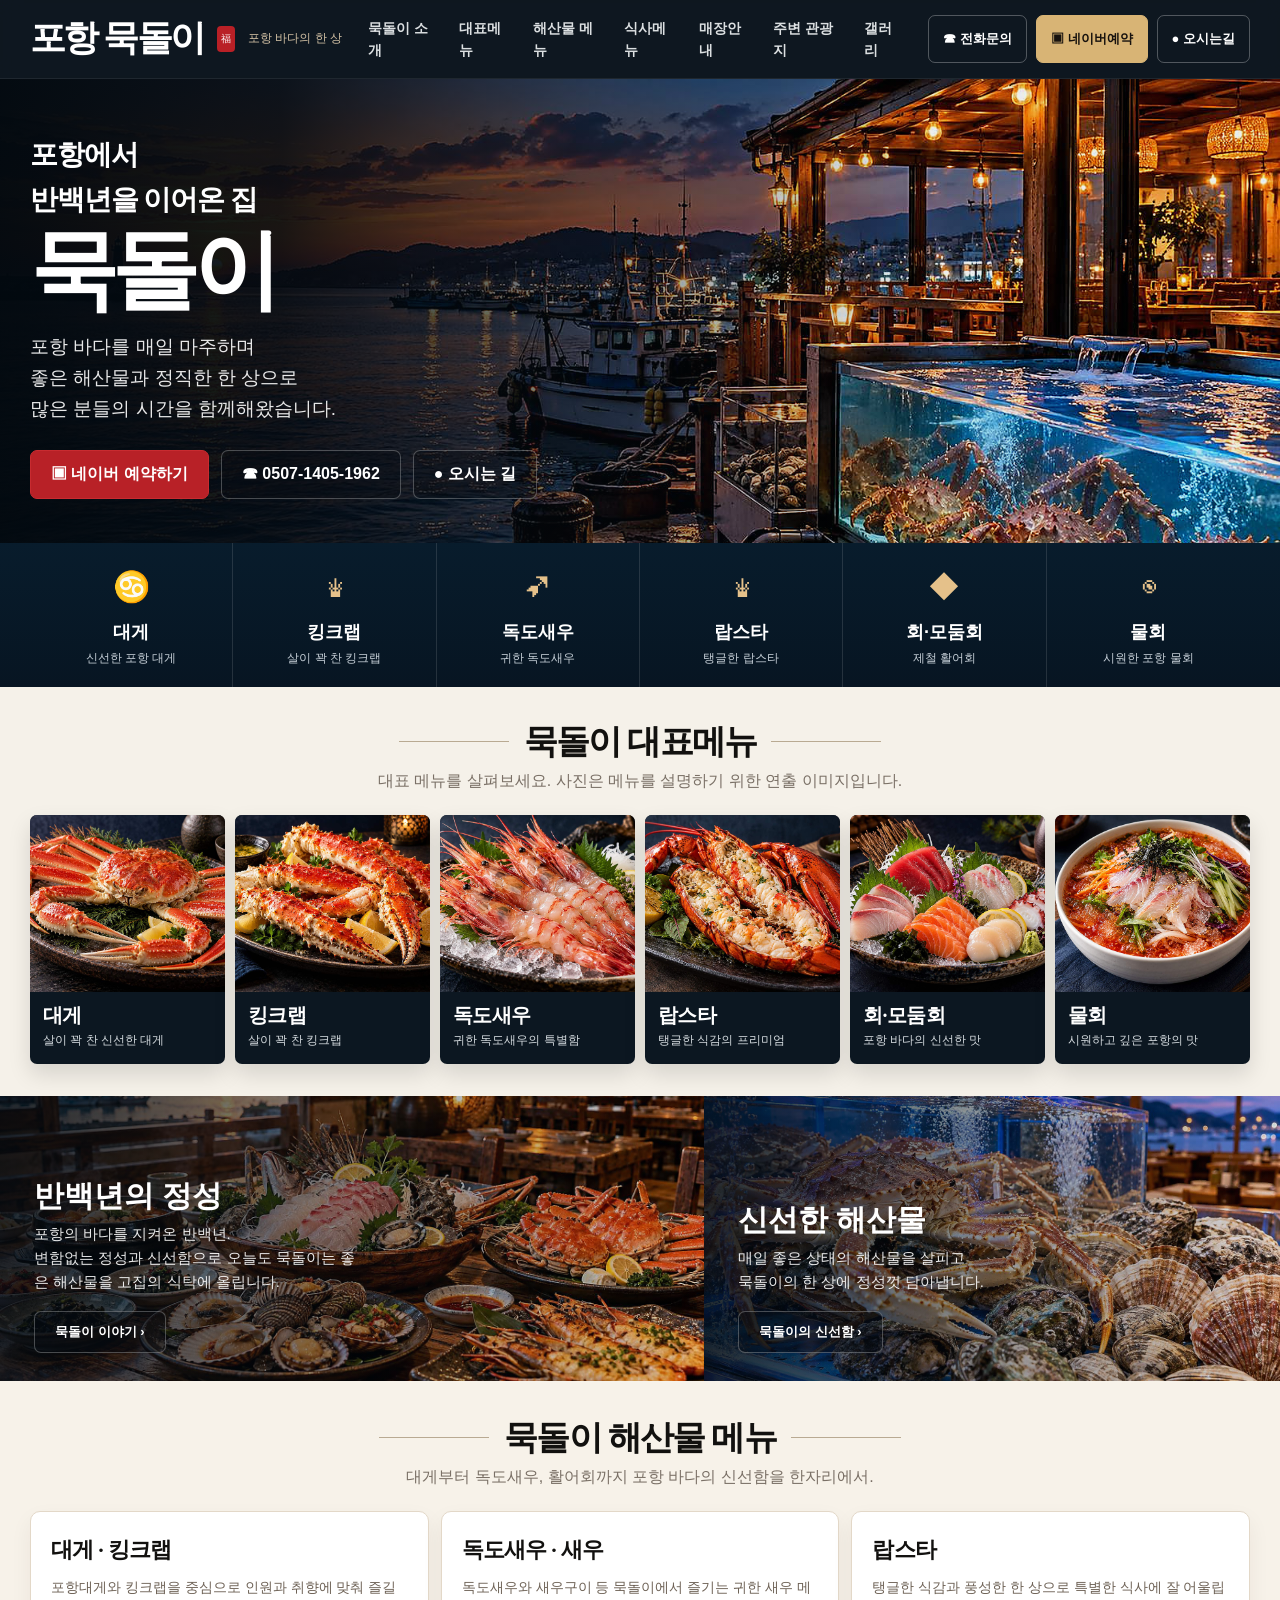
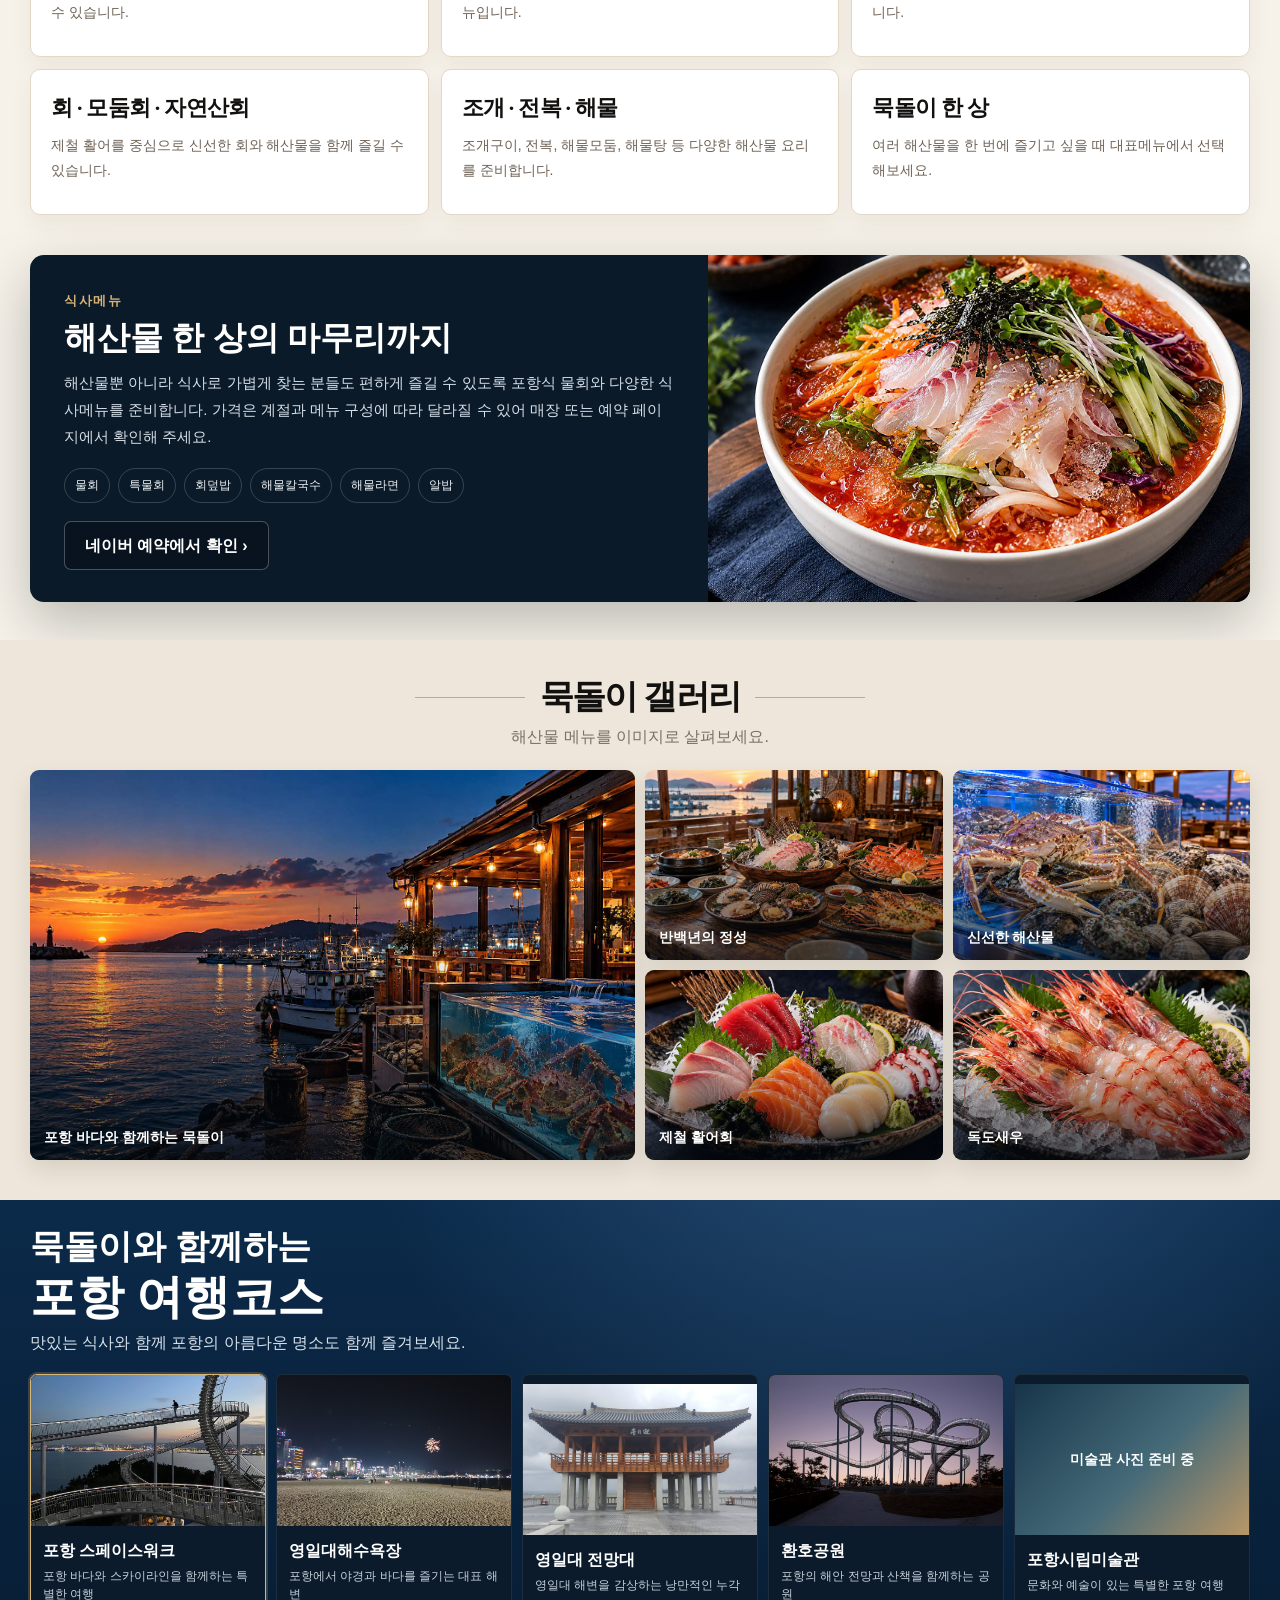
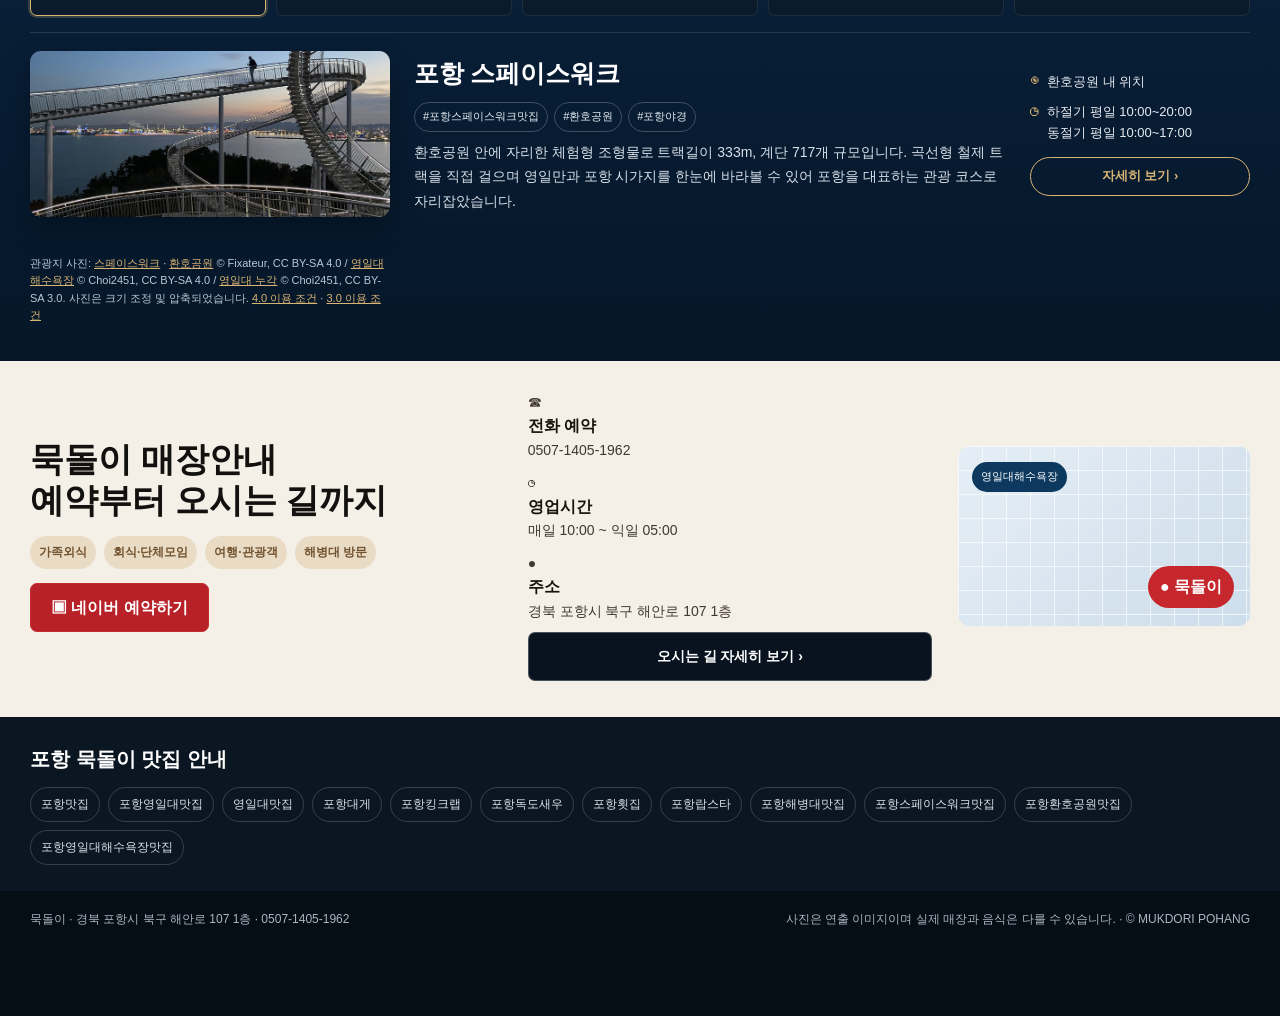
==== commit 99a2f906: "Sharpen site imagery and bust stale image cache" ====
--- a/index.html
+++ b/index.html
@@ -4,7 +4,7 @@
 <meta content="포항에서 반백년을 이어온 집, 묵돌이. 포항 영일대 바다 곁에서 대게·킹크랩·독도새우·랍스타·활어회·물회를 즐기는 포항맛집. 스페이스워크·환호공원·영일대해수욕장 인근." name="description"/>
 <meta content="포항맛집,포항영일대맛집,영일대맛집,포항대게,포항킹크랩,포항독도새우,포항횟집,포항랍스타,포항해병대맛집,포항스페이스워크맛집,포항환호공원맛집,포항영일대해수욕장맛집" name="keywords"/>
 <meta content="포항맛집 묵돌이 | 반백년의 정성" property="og:title"/><meta content="포항 영일대 바다 곁에서 이어온 묵돌이의 해산물 한 상." property="og:description"/><meta content="restaurant" property="og:type"/><meta content="ko_KR" property="og:locale"/>
-<link href="/style.css" rel="stylesheet"/>
+<link href="/style.css?v=20260929b" rel="stylesheet"/>
 <link rel="canonical" href="https://mukdori-pohang.vercel.app/">
 <script type="application/ld+json">{"@context": "https://schema.org", "@type": "Restaurant", "name": "묵돌이", "url": "https://mukdori-pohang.vercel.app/", "telephone": "0507-1405-1962", "address": {"@type": "PostalAddress", "streetAddress": "해안로 107 1층", "addressLocality": "포항시 북구", "addressRegion": "경상북도", "addressCountry": "KR"}, "servesCuisine": ["해산물", "대게", "킹크랩", "독도새우", "활어회", "물회"], "sameAs": ["https://naver.me/xYQTdLoP"]}</script>
 </head><body>
@@ -12,7 +12,7 @@
 <main id="top">
 <section class="hero"><div class="hero-inner"><div class="hero-copy"><div class="hero-kicker">포항에서<br/>반백년을 이어온 집</div><h1 class="hero-title">묵돌이</h1><p class="hero-desc">포항 바다를 매일 마주하며<br/>좋은 해산물과 정직한 한 상으로<br/>많은 분들의 시간을 함께해왔습니다.</p><div class="hero-actions"><a class="btn red" href="https://naver.me/xYQTdLoP" rel="noopener" target="_blank">▣ 네이버 예약하기</a><a class="btn" href="tel:050714051962">☎ 0507-1405-1962</a><a class="btn" href="#store">● 오시는 길</a></div></div></div></section>
 <section class="quick"><div class="wrap quick-grid"><a class="quick-item" href="#seafood"><span class="quick-icon">♋</span><b>대게</b><small>신선한 포항 대게</small></a><a class="quick-item" href="#seafood"><span class="quick-icon">♛</span><b>킹크랩</b><small>살이 꽉 찬 킹크랩</small></a><a class="quick-item" href="#seafood"><span class="quick-icon">➶</span><b>독도새우</b><small>귀한 독도새우</small></a><a class="quick-item" href="#seafood"><span class="quick-icon">♛</span><b>랍스타</b><small>탱글한 랍스타</small></a><a class="quick-item" href="#seafood"><span class="quick-icon">◆</span><b>회·모둠회</b><small>제철 활어회</small></a><a class="quick-item" href="#menu"><span class="quick-icon">◉</span><b>물회</b><small>시원한 포항 물회</small></a></div></section>
-<section class="section" id="menu"><div class="wrap"><div class="section-head"><div class="rule"><h2>묵돌이 대표메뉴</h2></div><p>대표 메뉴를 살펴보세요. 사진은 메뉴를 설명하기 위한 연출 이미지입니다.</p></div><div class="menu-grid"><div class="menu-card"><div class="menu-photo" style="background-image:url('assets/menu-daege.jpg')"></div><div class="menu-body"><b>대게</b><small>살이 꽉 찬 신선한 대게</small></div></div><div class="menu-card"><div class="menu-photo" style="background-image:url('assets/menu-kingcrab.jpg')"></div><div class="menu-body"><b>킹크랩</b><small>살이 꽉 찬 킹크랩</small></div></div><div class="menu-card"><div class="menu-photo" style="background-image:url('assets/menu-dokdo.jpg')"></div><div class="menu-body"><b>독도새우</b><small>귀한 독도새우의 특별함</small></div></div><div class="menu-card"><div class="menu-photo" style="background-image:url('assets/menu-lobster.jpg')"></div><div class="menu-body"><b>랍스타</b><small>탱글한 식감의 프리미엄</small></div></div><div class="menu-card"><div class="menu-photo" style="background-image:url('assets/menu-sashimi.jpg')"></div><div class="menu-body"><b>회·모둠회</b><small>포항 바다의 신선한 맛</small></div></div><div class="menu-card"><div class="menu-photo" style="background-image:url('assets/menu-mulhoe.jpg')"></div><div class="menu-body"><b>물회</b><small>시원하고 깊은 포항의 맛</small></div></div></div></section>
+<section class="section" id="menu"><div class="wrap"><div class="section-head"><div class="rule"><h2>묵돌이 대표메뉴</h2></div><p>대표 메뉴를 살펴보세요. 사진은 메뉴를 설명하기 위한 연출 이미지입니다.</p></div><div class="menu-grid"><div class="menu-card"><div class="menu-photo" style="background-image:url('assets/menu-daege.jpg?v=20260929b')"></div><div class="menu-body"><b>대게</b><small>살이 꽉 찬 신선한 대게</small></div></div><div class="menu-card"><div class="menu-photo" style="background-image:url('assets/menu-kingcrab.jpg?v=20260929b')"></div><div class="menu-body"><b>킹크랩</b><small>살이 꽉 찬 킹크랩</small></div></div><div class="menu-card"><div class="menu-photo" style="background-image:url('assets/menu-dokdo.jpg?v=20260929b')"></div><div class="menu-body"><b>독도새우</b><small>귀한 독도새우의 특별함</small></div></div><div class="menu-card"><div class="menu-photo" style="background-image:url('assets/menu-lobster.jpg?v=20260929b')"></div><div class="menu-body"><b>랍스타</b><small>탱글한 식감의 프리미엄</small></div></div><div class="menu-card"><div class="menu-photo" style="background-image:url('assets/menu-sashimi.jpg?v=20260929b')"></div><div class="menu-body"><b>회·모둠회</b><small>포항 바다의 신선한 맛</small></div></div><div class="menu-card"><div class="menu-photo" style="background-image:url('assets/menu-mulhoe.jpg?v=20260929b')"></div><div class="menu-body"><b>물회</b><small>시원하고 깊은 포항의 맛</small></div></div></div></section>
 <section class="story-feature" id="story"><div class="feature-pair"><div class="feature legacy"><div class="feature-copy"><h3>반백년의 정성</h3><p>포항의 바다를 지켜온 반백년.<br/>변함없는 정성과 신선함으로 오늘도 묵돌이는 좋은 해산물을 고집의 식탁에 올립니다.</p><a class="btn" href="#story">묵돌이 이야기 ›</a></div></div><div class="feature tank"><div class="feature-copy"><h3>신선한 해산물</h3><p>매일 좋은 상태의 해산물을 살피고<br/>묵돌이의 한 상에 정성껏 담아냅니다.</p><a class="btn" href="#menu">묵돌이의 신선함 ›</a></div></div></div></section>
 <section class="info-section" id="seafood"><div class="wrap"><div class="section-head"><div class="rule"><h2>묵돌이 해산물 메뉴</h2></div><p>대게부터 독도새우, 활어회까지 포항 바다의 신선함을 한자리에서.</p></div><div class="info-card-grid">
 <div class="info-card"><b>대게 · 킹크랩</b><p>포항대게와 킹크랩을 중심으로 인원과 취향에 맞춰 즐길 수 있습니다.</p></div>
@@ -24,25 +24,25 @@
 </div>
 
 </div></section>
-<section class="meal-section" id="meals"><div class="wrap meal-wrap"><div class="meal-copy"><span class="eyebrow-text">식사메뉴</span><h2>해산물 한 상의 마무리까지</h2><p>해산물뿐 아니라 식사로 가볍게 찾는 분들도 편하게 즐길 수 있도록 포항식 물회와 다양한 식사메뉴를 준비합니다. 가격은 계절과 메뉴 구성에 따라 달라질 수 있어 매장 또는 예약 페이지에서 확인해 주세요.</p><div class="meal-tags"><span>물회</span><span>특물회</span><span>회덮밥</span><span>해물칼국수</span><span>해물라면</span><span>알밥</span></div><a class="btn dark" href="https://naver.me/xYQTdLoP" rel="noopener" target="_blank">네이버 예약에서 확인 ›</a></div><div class="meal-photo" style="background-image:url('assets/menu-mulhoe.jpg')"></div></div></section>
-<section class="gallery-section" id="gallery"><div class="wrap"><div class="section-head"><div class="rule"><h2>묵돌이 갤러리</h2></div><p>해산물 메뉴를 이미지로 살펴보세요.</p></div><div class="gallery-grid"><div class="gallery-item wide" style="background-image:url('assets/hero.jpg')"><span>포항 바다와 함께하는 묵돌이</span></div><div class="gallery-item" style="background-image:url('assets/legacy.jpg')"><span>반백년의 정성</span></div><div class="gallery-item" style="background-image:url('assets/tank.jpg')"><span>신선한 해산물</span></div><div class="gallery-item" style="background-image:url('assets/menu-sashimi.jpg')"><span>제철 활어회</span></div><div class="gallery-item" style="background-image:url('assets/menu-dokdo.jpg')"><span>독도새우</span></div></div></div></section>
+<section class="meal-section" id="meals"><div class="wrap meal-wrap"><div class="meal-copy"><span class="eyebrow-text">식사메뉴</span><h2>해산물 한 상의 마무리까지</h2><p>해산물뿐 아니라 식사로 가볍게 찾는 분들도 편하게 즐길 수 있도록 포항식 물회와 다양한 식사메뉴를 준비합니다. 가격은 계절과 메뉴 구성에 따라 달라질 수 있어 매장 또는 예약 페이지에서 확인해 주세요.</p><div class="meal-tags"><span>물회</span><span>특물회</span><span>회덮밥</span><span>해물칼국수</span><span>해물라면</span><span>알밥</span></div><a class="btn dark" href="https://naver.me/xYQTdLoP" rel="noopener" target="_blank">네이버 예약에서 확인 ›</a></div><div class="meal-photo" style="background-image:url('assets/menu-mulhoe.jpg?v=20260929b')"></div></div></section>
+<section class="gallery-section" id="gallery"><div class="wrap"><div class="section-head"><div class="rule"><h2>묵돌이 갤러리</h2></div><p>해산물 메뉴를 이미지로 살펴보세요.</p></div><div class="gallery-grid"><div class="gallery-item wide" style="background-image:url('assets/hero.jpg?v=20260929b')"><span>포항 바다와 함께하는 묵돌이</span></div><div class="gallery-item" style="background-image:url('assets/legacy.jpg?v=20260929b')"><span>반백년의 정성</span></div><div class="gallery-item" style="background-image:url('assets/tank.jpg?v=20260929b')"><span>신선한 해산물</span></div><div class="gallery-item" style="background-image:url('assets/menu-sashimi.jpg?v=20260929b')"><span>제철 활어회</span></div><div class="gallery-item" style="background-image:url('assets/menu-dokdo.jpg?v=20260929b')"><span>독도새우</span></div></div></div></section>
 <section class="travel" id="travel"><div class="wrap travel-inner"><div class="travel-head"><h2>묵돌이와 함께하는<span>포항 여행코스</span></h2><p>맛있는 식사와 함께 포항의 아름다운 명소도 함께 즐겨보세요.</p></div><div class="tour-card-grid" id="tourCards">
-<button class="tour-card active" data-id="spacewalk"><div class="tour-photo" style="background-image:url('assets/tour-spacewalk.jpg')"></div><div class="tour-body"><b>포항 스페이스워크</b><small>포항 바다와 스카이라인을 함께하는 특별한 여행</small></div></button>
-<button class="tour-card" data-id="beach"><div class="tour-photo" style="background-image:url('assets/tour-beach.jpg')"></div><div class="tour-body"><b>영일대해수욕장</b><small>포항에서 야경과 바다를 즐기는 대표 해변</small></div></button>
-<button class="tour-card" data-id="observatory"><div class="tour-photo" style="background-image:url('assets/tour-observatory.jpg')"></div><div class="tour-body"><b>영일대 전망대</b><small>영일대 해변을 감상하는 낭만적인 누각</small></div></button>
-<button class="tour-card" data-id="hwanho"><div class="tour-photo" style="background-image:url('assets/tour-hwanho.jpg')"></div><div class="tour-body"><b>환호공원</b><small>포항의 해안 전망과 산책을 함께하는 공원</small></div></button>
-<button class="tour-card" data-id="museum"><div class="tour-photo" style="background-image:url('assets/tour-museum.jpg')"></div><div class="tour-body"><b>포항시립미술관</b><small>문화와 예술이 있는 특별한 포항 여행</small></div></button>
-</div><div class="tour-detail"><div class="detail-image" id="tourDetailImage" style="background-image:url('assets/tour-spacewalk.jpg')"></div><div class="detail-text"><h3 id="tourTitle">포항 스페이스워크</h3><div class="hashes" id="tourHashes"><span class="hash">#포항스페이스워크맛집</span><span class="hash">#환호공원</span><span class="hash">#포항야경</span></div><p id="tourDesc">환호공원 안에 자리한 체험형 조형물로 트랙길이 333m, 계단 717개 규모입니다. 곡선형 철제 트랙을 직접 걸으며 영일만과 포항 시가지를 한눈에 바라볼 수 있어 포항을 대표하는 관광 코스로 자리잡았습니다.</p></div><div class="detail-meta" id="tourMeta"><div class="meta-row"><span class="meta-icon">◉</span><span>환호공원 내 위치</span></div><div class="meta-row"><span class="meta-icon">◷</span><span>하절기 평일 10:00~20:00<br/>동절기 평일 10:00~17:00</span></div><a class="meta-btn" href="https://map.naver.com/p/search/%ED%8F%AC%ED%95%AD%20%EC%8A%A4%ED%8E%98%EC%9D%B4%EC%8A%A4%EC%9B%8C%ED%81%AC" id="tourMap" rel="noopener" target="_blank">자세히 보기 ›</a></div><p class="photo-credits">관광지 사진: <a href="https://commons.wikimedia.org/wiki/File:SpaceWalk_(walkable_sculpture,_Pohang_2021)_Mutter_Genth_03.jpg" target="_blank" rel="noopener">스페이스워크</a> · <a href="https://commons.wikimedia.org/wiki/File:SpaceWalk_(walkable_sculpture,_Pohang_2021)_Mutter_Genth_01.jpg" target="_blank" rel="noopener">환호공원</a> © Fixateur, CC BY-SA 4.0 / <a href="https://commons.wikimedia.org/wiki/File:Yeongildae_Beach_at_night_on_March_2nd,_2019.jpg" target="_blank" rel="noopener">영일대해수욕장</a> © Choi2451, CC BY-SA 4.0 / <a href="https://commons.wikimedia.org/wiki/File:Yeongildae_Pavilion_on_September_19th,_2016.jpg" target="_blank" rel="noopener">영일대 누각</a> © Choi2451, CC BY-SA 3.0. 사진은 크기 조정 및 압축되었습니다. <a href="https://creativecommons.org/licenses/by-sa/4.0/" target="_blank" rel="noopener">4.0 이용 조건</a> · <a href="https://creativecommons.org/licenses/by-sa/3.0/" target="_blank" rel="noopener">3.0 이용 조건</a></p></div></section>
+<button class="tour-card active" data-id="spacewalk"><div class="tour-photo" style="background-image:url('assets/tour-spacewalk.jpg?v=20260929b')"></div><div class="tour-body"><b>포항 스페이스워크</b><small>포항 바다와 스카이라인을 함께하는 특별한 여행</small></div></button>
+<button class="tour-card" data-id="beach"><div class="tour-photo" style="background-image:url('assets/tour-beach.jpg?v=20260929b')"></div><div class="tour-body"><b>영일대해수욕장</b><small>포항에서 야경과 바다를 즐기는 대표 해변</small></div></button>
+<button class="tour-card" data-id="observatory"><div class="tour-photo" style="background-image:url('assets/tour-observatory.jpg?v=20260929b')"></div><div class="tour-body"><b>영일대 전망대</b><small>영일대 해변을 감상하는 낭만적인 누각</small></div></button>
+<button class="tour-card" data-id="hwanho"><div class="tour-photo" style="background-image:url('assets/tour-hwanho.jpg?v=20260929b')"></div><div class="tour-body"><b>환호공원</b><small>포항의 해안 전망과 산책을 함께하는 공원</small></div></button>
+<button class="tour-card" data-id="museum"><div class="tour-photo" style="background-image:url('assets/tour-museum.jpg?v=20260929b')"></div><div class="tour-body"><b>포항시립미술관</b><small>문화와 예술이 있는 특별한 포항 여행</small></div></button>
+</div><div class="tour-detail"><div class="detail-image" id="tourDetailImage" style="background-image:url('assets/tour-spacewalk.jpg?v=20260929b')"></div><div class="detail-text"><h3 id="tourTitle">포항 스페이스워크</h3><div class="hashes" id="tourHashes"><span class="hash">#포항스페이스워크맛집</span><span class="hash">#환호공원</span><span class="hash">#포항야경</span></div><p id="tourDesc">환호공원 안에 자리한 체험형 조형물로 트랙길이 333m, 계단 717개 규모입니다. 곡선형 철제 트랙을 직접 걸으며 영일만과 포항 시가지를 한눈에 바라볼 수 있어 포항을 대표하는 관광 코스로 자리잡았습니다.</p></div><div class="detail-meta" id="tourMeta"><div class="meta-row"><span class="meta-icon">◉</span><span>환호공원 내 위치</span></div><div class="meta-row"><span class="meta-icon">◷</span><span>하절기 평일 10:00~20:00<br/>동절기 평일 10:00~17:00</span></div><a class="meta-btn" href="https://map.naver.com/p/search/%ED%8F%AC%ED%95%AD%20%EC%8A%A4%ED%8E%98%EC%9D%B4%EC%8A%A4%EC%9B%8C%ED%81%AC" id="tourMap" rel="noopener" target="_blank">자세히 보기 ›</a></div><p class="photo-credits">관광지 사진: <a href="https://commons.wikimedia.org/wiki/File:SpaceWalk_(walkable_sculpture,_Pohang_2021)_Mutter_Genth_03.jpg" target="_blank" rel="noopener">스페이스워크</a> · <a href="https://commons.wikimedia.org/wiki/File:SpaceWalk_(walkable_sculpture,_Pohang_2021)_Mutter_Genth_01.jpg" target="_blank" rel="noopener">환호공원</a> © Fixateur, CC BY-SA 4.0 / <a href="https://commons.wikimedia.org/wiki/File:Yeongildae_Beach_at_night_on_March_2nd,_2019.jpg" target="_blank" rel="noopener">영일대해수욕장</a> © Choi2451, CC BY-SA 4.0 / <a href="https://commons.wikimedia.org/wiki/File:Yeongildae_Pavilion_on_September_19th,_2016.jpg" target="_blank" rel="noopener">영일대 누각</a> © Choi2451, CC BY-SA 3.0. 사진은 크기 조정 및 압축되었습니다. <a href="https://creativecommons.org/licenses/by-sa/4.0/" target="_blank" rel="noopener">4.0 이용 조건</a> · <a href="https://creativecommons.org/licenses/by-sa/3.0/" target="_blank" rel="noopener">3.0 이용 조건</a></p></div></section>
 <section class="visit" id="store"><div class="wrap visit-grid"><div><h2>묵돌이 매장안내<br/>예약부터 오시는 길까지</h2><div class="chips"><span class="chip">가족외식</span><span class="chip">회식·단체모임</span><span class="chip">여행·관광객</span><span class="chip">해병대 방문</span></div><a class="btn red" href="https://naver.me/xYQTdLoP" rel="noopener" target="_blank">▣ 네이버 예약하기</a></div><div class="visit-info"><div>☎ <b>전화 예약</b>0507-1405-1962</div><div>◷ <b>영업시간</b>매일 10:00 ~ 익일 05:00</div><div>● <b>주소</b>경북 포항시 북구 해안로 107 1층</div><a class="btn dark" href="https://naver.me/xYQTdLoP" rel="noopener" target="_blank">오시는 길 자세히 보기 ›</a></div><div class="map-box"><div class="map-label">영일대해수욕장</div><div class="map-pin">● 묵돌이</div></div></div></section>
 <section class="seo-band"><div class="wrap"><h2>포항 묵돌이 맛집 안내</h2><div class="seo-links"><a href="pohang-matjip/">포항맛집</a><a href="yeongildae-matjip/">포항영일대맛집</a><a href="yeongildae-matjip/">영일대맛집</a><a href="pohang-daegae/">포항대게</a><a href="pohang-kingcrab/">포항킹크랩</a><a href="pohang-dokdo-shrimp/">포항독도새우</a><a href="pohang-hoetjip/">포항횟집</a><a href="pohang-lobster/">포항랍스타</a><a href="pohang-marine-matjip/">포항해병대맛집</a><a href="spacewalk-matjip/">포항스페이스워크맛집</a><a href="hwanho-park-matjip/">포항환호공원맛집</a><a href="yeongildae-beach-matjip/">포항영일대해수욕장맛집</a></div></div></section>
 </main><footer class="footer"><div class="wrap footer-in"><div>묵돌이 · 경북 포항시 북구 해안로 107 1층 · 0507-1405-1962</div><div>사진은 연출 이미지이며 실제 매장과 음식은 다를 수 있습니다. · © MUKDORI POHANG</div></div></footer><div class="mobile-bar"><a href="tel:050714051962">☎ 전화</a><a href="https://naver.me/xYQTdLoP" rel="noopener" target="_blank">▣ 예약</a><a href="#store">● 길찾기</a></div>
 <script>
 const tours={
-spacewalk:{title:'포항 스페이스워크',img:'assets/tour-spacewalk.jpg',hashes:['#포항스페이스워크맛집','#환호공원','#포항야경'],desc:'환호공원 안에 자리한 체험형 조형물로 트랙길이 333m, 계단 717개 규모입니다. 곡선형 철제 트랙을 직접 걸으며 영일만과 포항 시가지를 한눈에 바라볼 수 있어 포항을 대표하는 관광 코스로 자리잡았습니다.',meta:['환호공원 내 위치','하절기 평일 10:00~20:00 · 주말/휴일 10:00~21:00','동절기 평일 10:00~17:00 · 주말/휴일 10:00~18:00'],url:'https://map.naver.com/p/search/%ED%8F%AC%ED%95%AD%20%EC%8A%A4%ED%8E%98%EC%9D%B4%EC%8A%A4%EC%9B%8C%ED%81%AC'},
-beach:{title:'영일대해수욕장',img:'assets/tour-beach.jpg',hashes:['#포항영일대해수욕장맛집','#포항영일대맛집','#영일대야경'],desc:'포항을 대표하는 도심형 해변입니다. 포스코 야경과 바다 풍경, 해상누각이 어우러져 낮에는 산책, 밤에는 야경을 즐기기 좋습니다. 묵돌이와 같은 해안로 동선에서 함께 즐기기 좋은 대표 코스입니다.',meta:['포항시 북구 영일대 일원','2026 해수욕장 개장 7월 11일~8월 23일','해상누각·야경·산책'],url:'https://map.naver.com/p/search/%EC%98%81%EC%9D%BC%EB%8C%80%ED%95%B4%EC%88%98%EC%9A%95%EC%9E%A5'},
-observatory:{title:'영일대 전망대 · 해상누각',img:'assets/tour-observatory.jpg',hashes:['#영일대맛집','#포항야경','#영일대해상누각'],desc:'영일대해수욕장의 상징적인 해상누각입니다. 바다 위에서 포항의 해안선과 야경을 감상할 수 있어 산책 코스의 포인트로 사랑받습니다. 식사 전후 가볍게 걷기 좋은 거리입니다.',meta:['영일대해수욕장 내','바다 위 누각 전망','야경 추천'],url:'https://map.naver.com/p/search/%EC%98%81%EC%9D%BC%EB%8C%80%20%ED%95%B4%EC%83%81%EB%88%84%EA%B0%81'},
-hwanho:{title:'환호공원',img:'assets/tour-hwanho.jpg',hashes:['#포항환호공원맛집','#포항스페이스워크','#포항산책'],desc:'해안 절벽과 수목, 바다 전망을 함께 즐길 수 있는 포항의 대표 공원입니다. 산책로와 전망대, 포항시립미술관, 스페이스워크가 함께 있어 식사와 관광을 묶기 좋은 코스입니다.',meta:['경북 포항시 북구 환호공원길 30','산책로·전망대·시립미술관','스페이스워크 함께 방문'],url:'https://map.naver.com/p/search/%ED%99%98%ED%98%B8%EA%B3%B5%EC%9B%90'},
-museum:{title:'포항시립미술관',img:'assets/tour-museum.jpg',hashes:['#포항시립미술관','#환호공원','#포항문화여행'],desc:'환호공원 안에서 자연 산책과 함께 문화예술을 즐길 수 있는 공간입니다. 포항의 바다 풍경과 전시 관람을 한 일정에 묶기 좋아 날씨나 계절에 따라 여행 코스를 풍성하게 만들어줍니다.',meta:['환호공원 내 위치','전시·문화예술','산책과 함께 즐기는 코스'],url:'https://map.naver.com/p/search/%ED%8F%AC%ED%95%AD%EC%8B%9C%EB%A6%BD%EB%AF%B8%EC%88%A0%EA%B4%80'}
+spacewalk:{title:'포항 스페이스워크',img:'assets/tour-spacewalk.jpg?v=20260929b',hashes:['#포항스페이스워크맛집','#환호공원','#포항야경'],desc:'환호공원 안에 자리한 체험형 조형물로 트랙길이 333m, 계단 717개 규모입니다. 곡선형 철제 트랙을 직접 걸으며 영일만과 포항 시가지를 한눈에 바라볼 수 있어 포항을 대표하는 관광 코스로 자리잡았습니다.',meta:['환호공원 내 위치','하절기 평일 10:00~20:00 · 주말/휴일 10:00~21:00','동절기 평일 10:00~17:00 · 주말/휴일 10:00~18:00'],url:'https://map.naver.com/p/search/%ED%8F%AC%ED%95%AD%20%EC%8A%A4%ED%8E%98%EC%9D%B4%EC%8A%A4%EC%9B%8C%ED%81%AC'},
+beach:{title:'영일대해수욕장',img:'assets/tour-beach.jpg?v=20260929b',hashes:['#포항영일대해수욕장맛집','#포항영일대맛집','#영일대야경'],desc:'포항을 대표하는 도심형 해변입니다. 포스코 야경과 바다 풍경, 해상누각이 어우러져 낮에는 산책, 밤에는 야경을 즐기기 좋습니다. 묵돌이와 같은 해안로 동선에서 함께 즐기기 좋은 대표 코스입니다.',meta:['포항시 북구 영일대 일원','2026 해수욕장 개장 7월 11일~8월 23일','해상누각·야경·산책'],url:'https://map.naver.com/p/search/%EC%98%81%EC%9D%BC%EB%8C%80%ED%95%B4%EC%88%98%EC%9A%95%EC%9E%A5'},
+observatory:{title:'영일대 전망대 · 해상누각',img:'assets/tour-observatory.jpg?v=20260929b',hashes:['#영일대맛집','#포항야경','#영일대해상누각'],desc:'영일대해수욕장의 상징적인 해상누각입니다. 바다 위에서 포항의 해안선과 야경을 감상할 수 있어 산책 코스의 포인트로 사랑받습니다. 식사 전후 가볍게 걷기 좋은 거리입니다.',meta:['영일대해수욕장 내','바다 위 누각 전망','야경 추천'],url:'https://map.naver.com/p/search/%EC%98%81%EC%9D%BC%EB%8C%80%20%ED%95%B4%EC%83%81%EB%88%84%EA%B0%81'},
+hwanho:{title:'환호공원',img:'assets/tour-hwanho.jpg?v=20260929b',hashes:['#포항환호공원맛집','#포항스페이스워크','#포항산책'],desc:'해안 절벽과 수목, 바다 전망을 함께 즐길 수 있는 포항의 대표 공원입니다. 산책로와 전망대, 포항시립미술관, 스페이스워크가 함께 있어 식사와 관광을 묶기 좋은 코스입니다.',meta:['경북 포항시 북구 환호공원길 30','산책로·전망대·시립미술관','스페이스워크 함께 방문'],url:'https://map.naver.com/p/search/%ED%99%98%ED%98%B8%EA%B3%B5%EC%9B%90'},
+museum:{title:'포항시립미술관',img:'assets/tour-museum.jpg?v=20260929b',hashes:['#포항시립미술관','#환호공원','#포항문화여행'],desc:'환호공원 안에서 자연 산책과 함께 문화예술을 즐길 수 있는 공간입니다. 포항의 바다 풍경과 전시 관람을 한 일정에 묶기 좋아 날씨나 계절에 따라 여행 코스를 풍성하게 만들어줍니다.',meta:['환호공원 내 위치','전시·문화예술','산책과 함께 즐기는 코스'],url:'https://map.naver.com/p/search/%ED%8F%AC%ED%95%AD%EC%8B%9C%EB%A6%BD%EB%AF%B8%EC%88%A0%EA%B4%80'}
 };
 const cards=document.querySelectorAll('.tour-card');const title=document.getElementById('tourTitle');const desc=document.getElementById('tourDesc');const img=document.getElementById('tourDetailImage');const hashes=document.getElementById('tourHashes');const meta=document.getElementById('tourMeta');const map=document.getElementById('tourMap');
 cards.forEach(card=>card.addEventListener('click',()=>{cards.forEach(c=>c.classList.remove('active'));card.classList.add('active');const t=tours[card.dataset.id];title.textContent=t.title;desc.textContent=t.desc;img.style.backgroundImage=`url('${t.img}')`;img.parentElement.classList.toggle('no-photo',card.dataset.id==='museum');hashes.innerHTML=t.hashes.map(h=>`<span class="hash">${h}</span>`).join('');meta.innerHTML=t.meta.map((m,i)=>`<div class="meta-row"><span class="meta-icon">${i===1?'◷':'◉'}</span><span>${m}</span></div>`).join('')+`<a class="meta-btn" href="${t.url}" target="_blank" rel="noopener">자세히 보기 ›</a>`;}));
--- a/style.css
+++ b/style.css
@@ -2,17 +2,17 @@
 :root{--navy:#071522;--navy2:#0b2135;--navy3:#102c46;--cream:#f5f1e9;--gold:#d9b477;--gold2:#a77b3d;--red:#c1262c;--ink:#12110f;--muted:#756b5f;--line:rgba(255,255,255,.12);--shadow:0 20px 55px rgba(3,10,17,.25)}
 *{box-sizing:border-box}html{scroll-behavior:smooth}body{margin:0;background:var(--cream);color:var(--ink);font-family:-apple-system,BlinkMacSystemFont,"Segoe UI",Roboto,"Noto Sans KR","Apple SD Gothic Neo",sans-serif;line-height:1.6}a{text-decoration:none;color:inherit}button{font:inherit}img{max-width:100%;display:block}.wrap{width:min(1220px,calc(100% - 32px));margin:auto}
 .header{position:sticky;top:0;z-index:100;background:rgba(5,14,23,.96);border-bottom:1px solid rgba(255,255,255,.07);backdrop-filter:blur(10px)}.header-inner{height:78px;display:flex;align-items:center;gap:26px}.brand{display:flex;align-items:center;gap:13px;min-width:max-content;color:#fff}.brand-logo{font-family:Georgia,"Times New Roman",serif;font-weight:900;font-size:36px;letter-spacing:-.07em}.brand-stamp{width:18px;height:26px;border-radius:4px;background:#b92026;color:#fff;font-size:10px;display:flex;align-items:center;justify-content:center}.brand-sub{font-size:12px;color:#d5c3a6}.nav{display:flex;gap:24px;align-items:center;justify-content:center;flex:1;color:#f2f5f6;font-weight:700;font-size:14px}.nav a{opacity:.9}.nav a:hover{opacity:1;color:#f6d9a7}.head-actions{display:flex;gap:9px;align-items:center}.head-btn{height:48px;min-width:90px;border:1px solid rgba(255,255,255,.28);border-radius:7px;color:#fff;display:flex;align-items:center;justify-content:center;gap:8px;padding:0 14px;font-weight:800;font-size:13px}.head-btn.gold{background:#d8b475;color:#17120e;border-color:#d8b475}.head-btn.red{background:#b81e25;border-color:#b81e25}
-.hero{background:#07111d;color:#fff;position:relative}.hero-inner{min-height:440px;position:relative;overflow:hidden;background:linear-gradient(90deg,rgba(2,9,15,.98) 0%,rgba(3,10,17,.91) 22%,rgba(3,10,17,.42) 48%,rgba(3,10,17,.06) 73%),url('assets/hero.jpg') right center/cover no-repeat}.hero-copy{width:min(1220px,calc(100% - 32px));margin:auto;padding:54px 0 44px}.hero-kicker{font-family:Georgia,serif;font-size:28px;font-weight:700;letter-spacing:-.04em}.hero-title{font-family:Georgia,"Times New Roman",serif;font-size:88px;line-height:.92;margin:8px 0 18px;letter-spacing:-.075em;font-weight:900}.hero-desc{font-size:19px;color:rgba(255,255,255,.9);max-width:520px;line-height:1.65}.hero-actions{display:flex;gap:12px;margin-top:25px;flex-wrap:wrap}.btn{border-radius:7px;min-height:49px;padding:0 20px;display:inline-flex;align-items:center;justify-content:center;gap:8px;font-weight:800;border:1px solid rgba(255,255,255,.26);color:#fff;background:rgba(8,14,20,.42)}.btn.red{background:#b82127;border-color:#c82b30}.btn.gold{background:#c69a56;border-color:#c69a56;color:#16100a}.btn.dark{background:#09131f}.btn.cream{background:#f6f0e5;color:#17120d;border-color:#e5d6bf}
+.hero{background:#07111d;color:#fff;position:relative}.hero-inner{min-height:440px;position:relative;overflow:hidden;background:linear-gradient(90deg,rgba(2,9,15,.98) 0%,rgba(3,10,17,.91) 22%,rgba(3,10,17,.42) 48%,rgba(3,10,17,.06) 73%),url('assets/hero.jpg?v=20260929b') right center/cover no-repeat}.hero-copy{width:min(1220px,calc(100% - 32px));margin:auto;padding:54px 0 44px}.hero-kicker{font-family:Georgia,serif;font-size:28px;font-weight:700;letter-spacing:-.04em}.hero-title{font-family:Georgia,"Times New Roman",serif;font-size:88px;line-height:.92;margin:8px 0 18px;letter-spacing:-.075em;font-weight:900}.hero-desc{font-size:19px;color:rgba(255,255,255,.9);max-width:520px;line-height:1.65}.hero-actions{display:flex;gap:12px;margin-top:25px;flex-wrap:wrap}.btn{border-radius:7px;min-height:49px;padding:0 20px;display:inline-flex;align-items:center;justify-content:center;gap:8px;font-weight:800;border:1px solid rgba(255,255,255,.26);color:#fff;background:rgba(8,14,20,.42)}.btn.red{background:#b82127;border-color:#c82b30}.btn.gold{background:#c69a56;border-color:#c69a56;color:#16100a}.btn.dark{background:#09131f}.btn.cream{background:#f6f0e5;color:#17120d;border-color:#e5d6bf}
 .quick{background:linear-gradient(180deg,#081c2c 0%,#071522 100%);color:#fff}.quick-grid{display:grid;grid-template-columns:repeat(6,1fr)}.quick-item{text-align:center;padding:20px 10px 18px;border-right:1px solid rgba(255,255,255,.12)}.quick-item:last-child{border-right:0}.quick-icon{font-size:30px;color:#e5c18a}.quick-item b{display:block;font-size:18px;margin-top:7px}.quick-item small{display:block;color:#c7d0d8;margin-top:3px;font-size:12px}
 .section{padding:32px 0}.section-head{text-align:center;margin:4px 0 21px}.section-head h2{font-family:Georgia,serif;font-size:34px;line-height:1.1;margin:0;letter-spacing:-.05em}.section-head p{margin:8px 0 0;color:#7a7066}.section-head .rule{display:inline-flex;align-items:center;gap:15px}.section-head .rule:before,.section-head .rule:after{content:"";width:110px;height:1px;background:#b9aa92}
 .menu-grid{display:grid;grid-template-columns:repeat(6,1fr);gap:10px}.menu-card{background:#0c1721;color:#fff;border-radius:7px;overflow:hidden;box-shadow:0 10px 22px rgba(0,0,0,.13);position:relative;transition:.2s transform ease}.menu-card:hover{transform:translateY(-4px)}.menu-photo{aspect-ratio:1.1/1;background-size:cover;background-position:center}.menu-body{padding:12px 13px 14px;position:relative}.menu-body b{display:block;font-family:Georgia,serif;font-size:20px;line-height:1.1;letter-spacing:-.03em}.menu-body small{display:block;font-size:12px;color:#d7dde1;margin-top:5px}.arrow-dot{position:absolute;right:12px;top:14px;width:24px;height:24px;border:1px solid #d8b475;border-radius:50%;display:flex;align-items:center;justify-content:center;color:#d8b475;font-size:14px}
-.feature-pair{display:grid;grid-template-columns:1.1fr .9fr}.feature{min-height:285px;position:relative;overflow:hidden;color:#fff;background:#0c1925}.feature:before{content:"";position:absolute;inset:0;background:linear-gradient(90deg,rgba(3,9,15,.86),rgba(3,9,15,.34) 55%,rgba(3,9,15,.08));z-index:1}.feature.legacy{background-image:url('assets/legacy.jpg');background-size:cover;background-position:center right}.feature.tank{background-image:url('assets/tank.jpg');background-size:cover;background-position:center}.feature-copy{position:absolute;z-index:2;left:34px;bottom:28px;max-width:335px}.feature-copy h3{font-family:Georgia,serif;font-size:30px;line-height:1.1;margin:0 0 10px}.feature-copy p{font-size:15px;color:rgba(255,255,255,.91);margin:0 0 17px}.feature-copy .btn{min-height:42px;font-size:13px}
+.feature-pair{display:grid;grid-template-columns:1.1fr .9fr}.feature{min-height:285px;position:relative;overflow:hidden;color:#fff;background:#0c1925}.feature:before{content:"";position:absolute;inset:0;background:linear-gradient(90deg,rgba(3,9,15,.86),rgba(3,9,15,.34) 55%,rgba(3,9,15,.08));z-index:1}.feature.legacy{background-image:url('assets/legacy.jpg?v=20260929b');background-size:cover;background-position:center right}.feature.tank{background-image:url('assets/tank.jpg?v=20260929b');background-size:cover;background-position:center}.feature-copy{position:absolute;z-index:2;left:34px;bottom:28px;max-width:335px}.feature-copy h3{font-family:Georgia,serif;font-size:30px;line-height:1.1;margin:0 0 10px}.feature-copy p{font-size:15px;color:rgba(255,255,255,.91);margin:0 0 17px}.feature-copy .btn{min-height:42px;font-size:13px}
 .travel{background:linear-gradient(180deg,#0b2a4a 0%,#06182b 100%);color:#fff;padding:28px 0 36px;position:relative;overflow:hidden}.travel:before{content:"";position:absolute;inset:0;background:radial-gradient(circle at 70% -20%,rgba(86,137,191,.36),transparent 42%),linear-gradient(180deg,transparent 0%,rgba(4,13,24,.16) 100%)}.travel-inner{position:relative}.travel-head h2{font-family:Georgia,serif;font-size:34px;margin:0;line-height:1.1}.travel-head h2 span{display:block;font-size:47px;margin-top:6px}.travel-head p{margin:7px 0 18px;color:#d9e3ec}.tour-card-grid{display:grid;grid-template-columns:repeat(5,1fr);gap:10px}.tour-card{background:#0b1b2b;border:1px solid rgba(255,255,255,.08);border-radius:7px;overflow:hidden;color:#fff;text-align:left;padding:0;cursor:pointer;transition:.18s}.tour-card:hover,.tour-card.active{border-color:#d8b475;box-shadow:0 0 0 2px rgba(216,180,117,.22)}.tour-photo{aspect-ratio:1.55/1;background-size:cover;background-position:center}.tour-body{padding:12px}.tour-body b{font-size:16px;display:block}.tour-body small{font-size:12px;color:#c7d1dc;display:block;margin-top:3px;line-height:1.5}.tour-detail{display:grid;grid-template-columns:360px 1fr 220px;gap:24px;align-items:center;padding:18px 0 0;border-top:1px solid rgba(255,255,255,.12);margin-top:16px}.detail-image{border-radius:11px;overflow:hidden;min-height:166px;background-size:cover;background-position:center;box-shadow:0 12px 28px rgba(0,0,0,.28)}.detail-text h3{font-family:Georgia,serif;font-size:25px;margin:0 0 8px}.hashes{display:flex;gap:6px;flex-wrap:wrap;margin:8px 0}.hash{font-size:11px;padding:5px 8px;border:1px solid rgba(255,255,255,.22);border-radius:999px;color:#e6edf4}.detail-text p{font-size:14px;color:#d7e0e9;margin:0;line-height:1.75}.detail-meta{display:grid;gap:10px;color:#e6ebf1;font-size:13px}.meta-row{display:flex;gap:8px;align-items:flex-start}.meta-icon{color:#d8b475;font-size:17px;line-height:1}.meta-btn{margin-top:3px;border:1px solid #d8b475;color:#d8b475;border-radius:999px;padding:8px 12px;font-weight:800;text-align:center;display:inline-block}
 .visit{padding:30px 0 36px;background:#f4efe7}.visit-grid{display:grid;grid-template-columns:1.05fr .9fr .65fr;gap:26px;align-items:center}.visit h2{font-family:Georgia,serif;font-size:34px;line-height:1.2;margin:0 0 12px}.chips{display:flex;gap:8px;flex-wrap:wrap;margin:14px 0}.chip{font-size:12px;padding:7px 9px;border-radius:999px;background:#eadbc5;color:#71522e;font-weight:800}.visit-info{display:grid;gap:10px;font-size:14px;color:#41382f}.visit-info b{display:block;color:#19130e;font-size:16px}.map-box{height:180px;border-radius:12px;background:linear-gradient(135deg,#e5eef6,#cdddea);position:relative;overflow:hidden}.map-box:before{content:"";position:absolute;inset:0;background-image:linear-gradient(rgba(255,255,255,.65) 1px,transparent 1px),linear-gradient(90deg,rgba(255,255,255,.65) 1px,transparent 1px);background-size:24px 24px}.map-pin{position:absolute;right:16px;bottom:18px;background:#c5272d;color:#fff;font-weight:900;padding:8px 12px;border-radius:999px}.map-label{position:absolute;left:14px;top:16px;background:#0d395e;color:#fff;font-size:11px;padding:6px 9px;border-radius:999px}.seo-band{background:#0a1622;color:#dbe3ea;padding:26px 0}.seo-band h2{font-size:20px;margin:0 0 12px;color:#fff}.seo-links{display:flex;gap:8px;flex-wrap:wrap}.seo-links a{font-size:12px;padding:7px 10px;border:1px solid rgba(255,255,255,.18);border-radius:999px}.seo-links a:hover{border-color:#d8b475;color:#f4dcae}.footer{background:#050d15;color:#aab6c1;padding:19px 0 86px}.footer-in{display:flex;justify-content:space-between;gap:20px;font-size:12px;flex-wrap:wrap}
 .mobile-bar{display:none}.sr-only{position:absolute!important;width:1px;height:1px;padding:0;margin:-1px;overflow:hidden;clip:rect(0,0,0,0);white-space:nowrap;border:0}
-.subhero{background:linear-gradient(90deg,rgba(4,12,20,.94),rgba(4,12,20,.55)),url('../assets/hero.jpg') center/cover;color:#fff;padding:66px 0}.subhero h1{font-family:Georgia,serif;font-size:52px;line-height:1.08;margin:0;letter-spacing:-.05em}.subhero p{font-size:18px;max-width:720px;color:#e4eaf0}.content{padding:42px 0}.content-grid{display:grid;grid-template-columns:1fr 310px;gap:36px}.article{background:#fff;border:1px solid #e4ded5;border-radius:16px;padding:30px}.article h2{font-family:Georgia,serif;font-size:30px;margin:28px 0 8px}.article h2:first-child{margin-top:0}.article p{font-size:16px;color:#4b433b;line-height:1.85}.article ul{line-height:1.9;color:#4b433b}.sidebox{background:#0a1a29;color:#fff;border-radius:16px;padding:24px;position:sticky;top:96px;height:max-content}.sidebox h3{margin:0 0 10px}.sidebox p{color:#d7e0e8;font-size:14px}.sidebox .btn{width:100%;margin-top:8px}
+.subhero{background:linear-gradient(90deg,rgba(4,12,20,.94),rgba(4,12,20,.55)),url('../assets/hero.jpg?v=20260929b') center/cover;color:#fff;padding:66px 0}.subhero h1{font-family:Georgia,serif;font-size:52px;line-height:1.08;margin:0;letter-spacing:-.05em}.subhero p{font-size:18px;max-width:720px;color:#e4eaf0}.content{padding:42px 0}.content-grid{display:grid;grid-template-columns:1fr 310px;gap:36px}.article{background:#fff;border:1px solid #e4ded5;border-radius:16px;padding:30px}.article h2{font-family:Georgia,serif;font-size:30px;margin:28px 0 8px}.article h2:first-child{margin-top:0}.article p{font-size:16px;color:#4b433b;line-height:1.85}.article ul{line-height:1.9;color:#4b433b}.sidebox{background:#0a1a29;color:#fff;border-radius:16px;padding:24px;position:sticky;top:96px;height:max-content}.sidebox h3{margin:0 0 10px}.sidebox p{color:#d7e0e8;font-size:14px}.sidebox .btn{width:100%;margin-top:8px}
 @media(max-width:1100px){.nav{display:none}.head-actions .head-btn:first-child{display:none}.hero-title{font-size:72px}.menu-grid{grid-template-columns:repeat(3,1fr)}.tour-card-grid{grid-template-columns:repeat(3,1fr)}.tour-detail{grid-template-columns:300px 1fr}.detail-meta{grid-column:1/-1;grid-template-columns:repeat(3,1fr)}.visit-grid{grid-template-columns:1fr 1fr}.map-box{grid-column:1/-1}.content-grid{grid-template-columns:1fr}.sidebox{position:static}}
-@media(max-width:720px){.wrap{width:min(100% - 22px,1220px)}.header-inner{height:66px}.brand-logo{font-size:31px}.brand-sub{display:none}.head-actions{display:none}.hero-inner{min-height:510px;background:linear-gradient(180deg,rgba(2,9,15,.62) 0%,rgba(2,9,15,.77) 50%,rgba(2,9,15,.96) 100%),url('assets/hero.jpg') 61% center/cover no-repeat}.hero-copy{padding-top:56px}.hero-kicker{font-size:22px}.hero-title{font-size:62px;margin-top:13px}.hero-desc{font-size:17px}.hero-actions{display:grid}.btn{width:100%}.quick-grid{grid-template-columns:repeat(3,1fr)}.quick-item{border-bottom:1px solid rgba(255,255,255,.1)}.section{padding:24px 0}.section-head h2{font-size:30px}.section-head .rule:before,.section-head .rule:after{width:42px}.menu-grid{grid-template-columns:repeat(2,1fr)}.menu-body b{font-size:18px}.feature-pair{grid-template-columns:1fr}.feature{min-height:260px}.feature-copy{left:22px;bottom:22px;max-width:270px}.feature-copy h3{font-size:27px}.travel{padding-top:24px}.travel-head h2{font-size:26px}.travel-head h2 span{font-size:39px}.tour-card-grid{grid-template-columns:1fr 1fr;display:grid;overflow:visible}.tour-card:nth-child(5){grid-column:1/-1}.tour-detail{grid-template-columns:1fr;gap:14px}.detail-image{min-height:210px}.detail-meta{display:grid;grid-template-columns:1fr}.visit-grid{grid-template-columns:1fr}.map-box{grid-column:auto}.visit h2{font-size:29px}.footer{padding-bottom:94px}.mobile-bar{display:grid;grid-template-columns:1fr 1fr 1fr;position:fixed;left:10px;right:10px;bottom:10px;z-index:140;gap:8px;background:rgba(3,10,17,.92);padding:9px;border-radius:14px;box-shadow:0 12px 30px rgba(0,0,0,.25);backdrop-filter:blur(10px)}.mobile-bar a{min-height:45px;color:#fff;border-radius:9px;display:flex;align-items:center;justify-content:center;background:rgba(255,255,255,.07);font-weight:800;font-size:13px}.mobile-bar a:nth-child(2){background:#b82127}.subhero{padding:48px 0;background-position:65% center}.subhero h1{font-size:40px}.article{padding:22px}}
+@media(max-width:720px){.wrap{width:min(100% - 22px,1220px)}.header-inner{height:66px}.brand-logo{font-size:31px}.brand-sub{display:none}.head-actions{display:none}.hero-inner{min-height:510px;background:linear-gradient(180deg,rgba(2,9,15,.62) 0%,rgba(2,9,15,.77) 50%,rgba(2,9,15,.96) 100%),url('assets/hero.jpg?v=20260929b') 61% center/cover no-repeat}.hero-copy{padding-top:56px}.hero-kicker{font-size:22px}.hero-title{font-size:62px;margin-top:13px}.hero-desc{font-size:17px}.hero-actions{display:grid}.btn{width:100%}.quick-grid{grid-template-columns:repeat(3,1fr)}.quick-item{border-bottom:1px solid rgba(255,255,255,.1)}.section{padding:24px 0}.section-head h2{font-size:30px}.section-head .rule:before,.section-head .rule:after{width:42px}.menu-grid{grid-template-columns:repeat(2,1fr)}.menu-body b{font-size:18px}.feature-pair{grid-template-columns:1fr}.feature{min-height:260px}.feature-copy{left:22px;bottom:22px;max-width:270px}.feature-copy h3{font-size:27px}.travel{padding-top:24px}.travel-head h2{font-size:26px}.travel-head h2 span{font-size:39px}.tour-card-grid{grid-template-columns:1fr 1fr;display:grid;overflow:visible}.tour-card:nth-child(5){grid-column:1/-1}.tour-detail{grid-template-columns:1fr;gap:14px}.detail-image{min-height:210px}.detail-meta{display:grid;grid-template-columns:1fr}.visit-grid{grid-template-columns:1fr}.map-box{grid-column:auto}.visit h2{font-size:29px}.footer{padding-bottom:94px}.mobile-bar{display:grid;grid-template-columns:1fr 1fr 1fr;position:fixed;left:10px;right:10px;bottom:10px;z-index:140;gap:8px;background:rgba(3,10,17,.92);padding:9px;border-radius:14px;box-shadow:0 12px 30px rgba(0,0,0,.25);backdrop-filter:blur(10px)}.mobile-bar a{min-height:45px;color:#fff;border-radius:9px;display:flex;align-items:center;justify-content:center;background:rgba(255,255,255,.07);font-weight:800;font-size:13px}.mobile-bar a:nth-child(2){background:#b82127}.subhero{padding:48px 0;background-position:65% center}.subhero h1{font-size:40px}.article{padding:22px}}
 
 /* section navigation destinations */
 #story,#menu,#seafood,#meals,#store,#travel,#gallery{scroll-margin-top:88px}
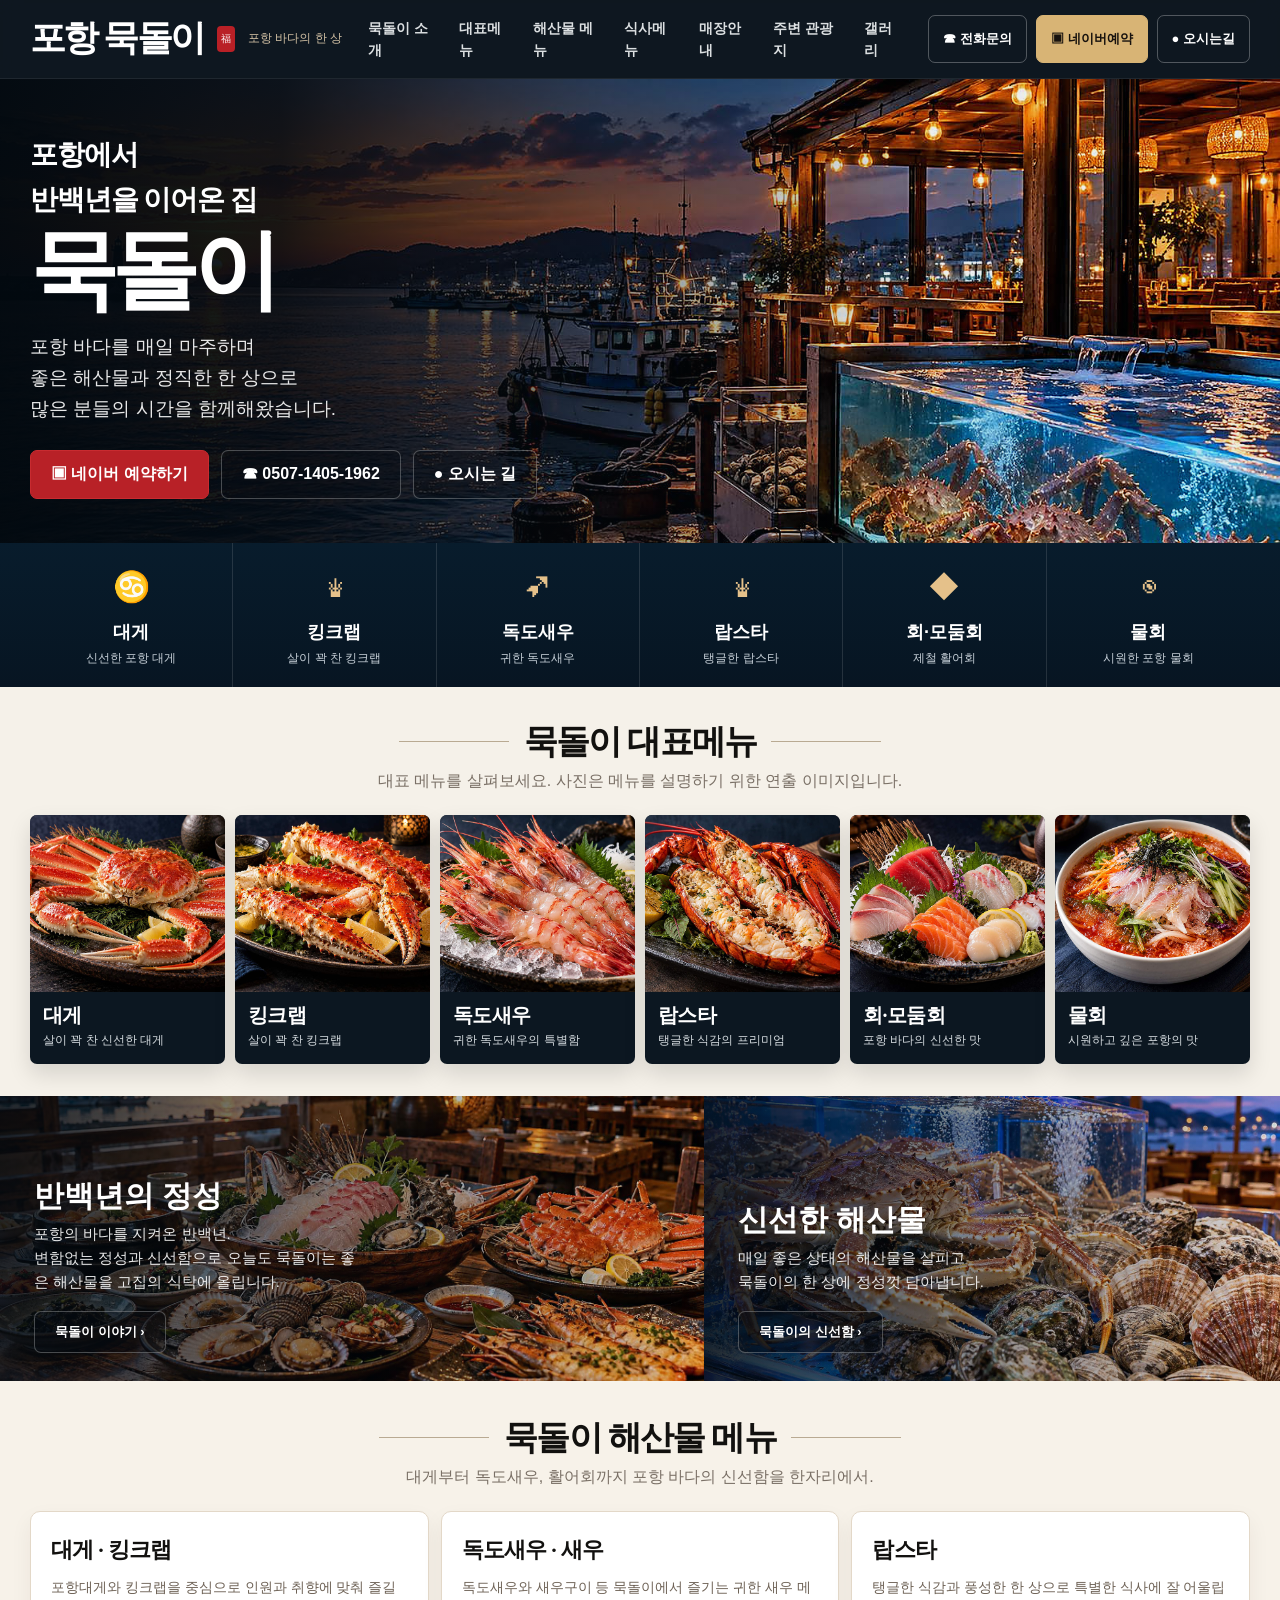
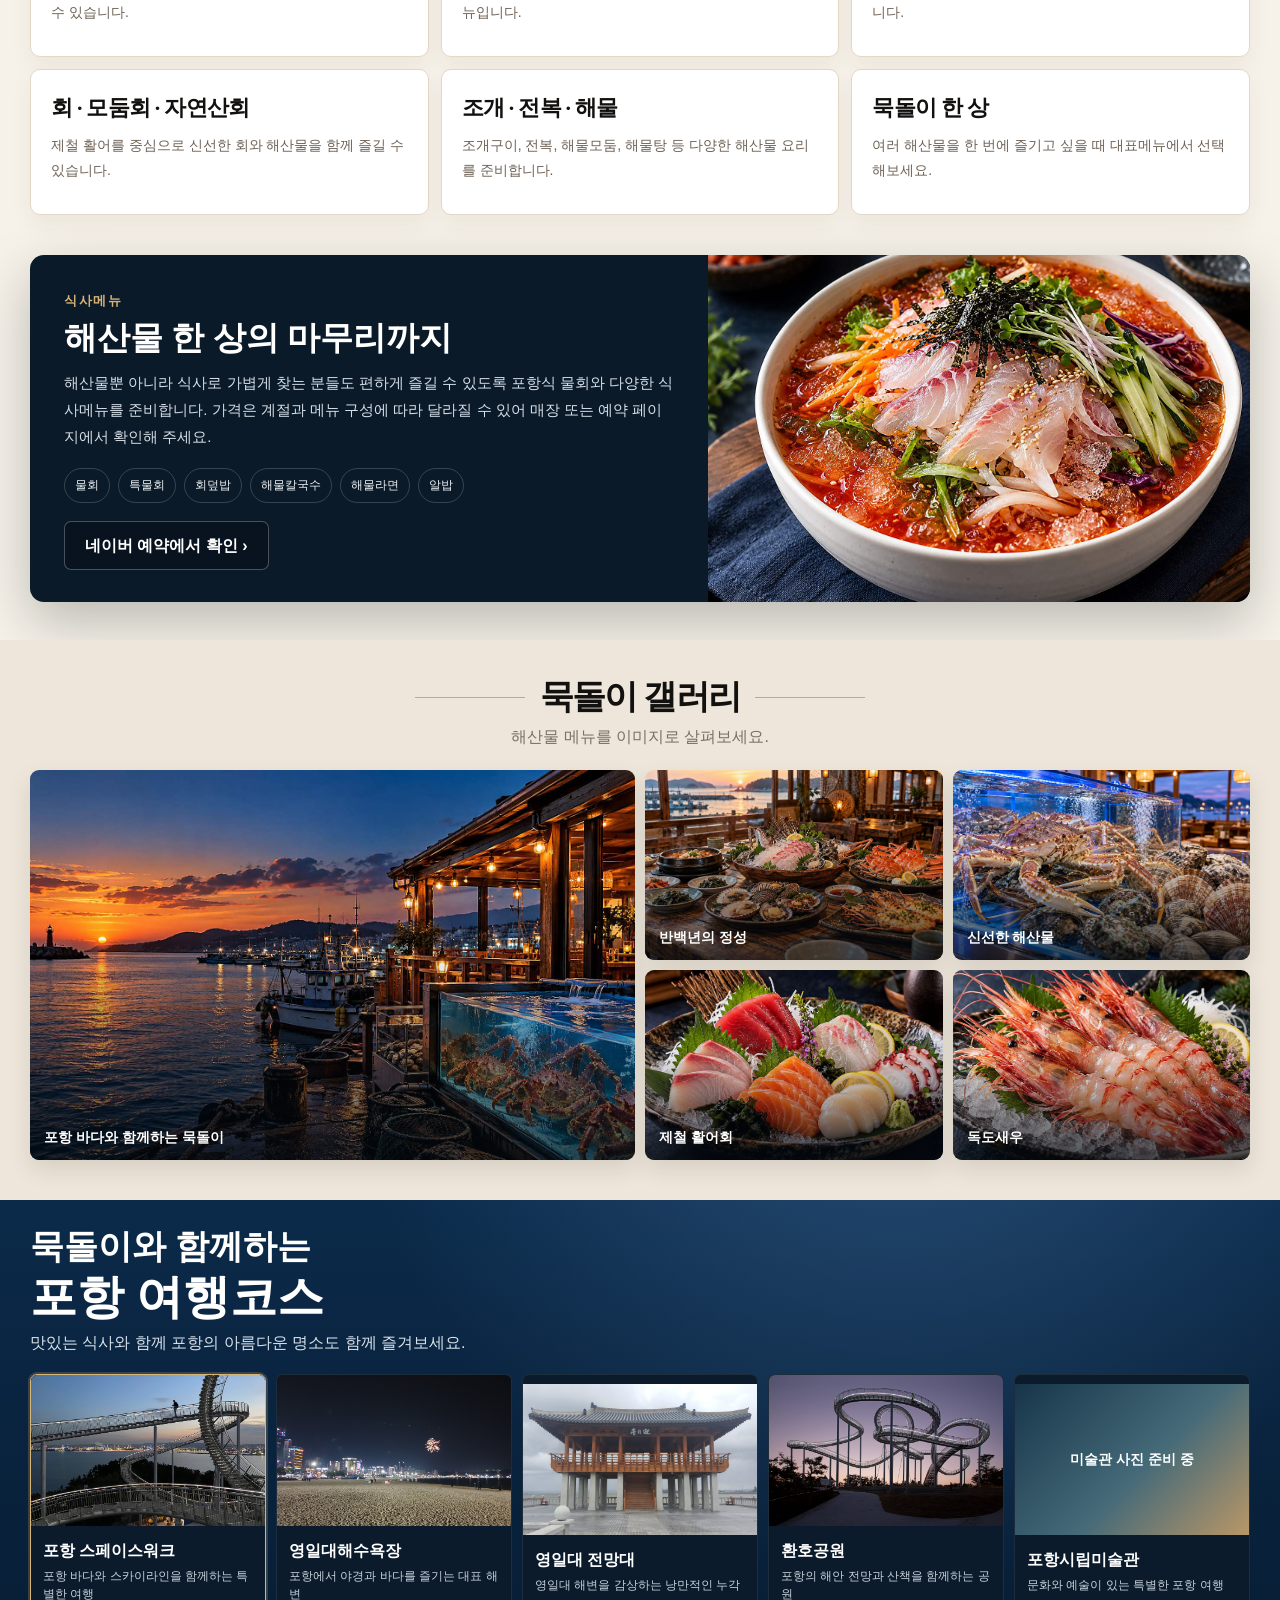
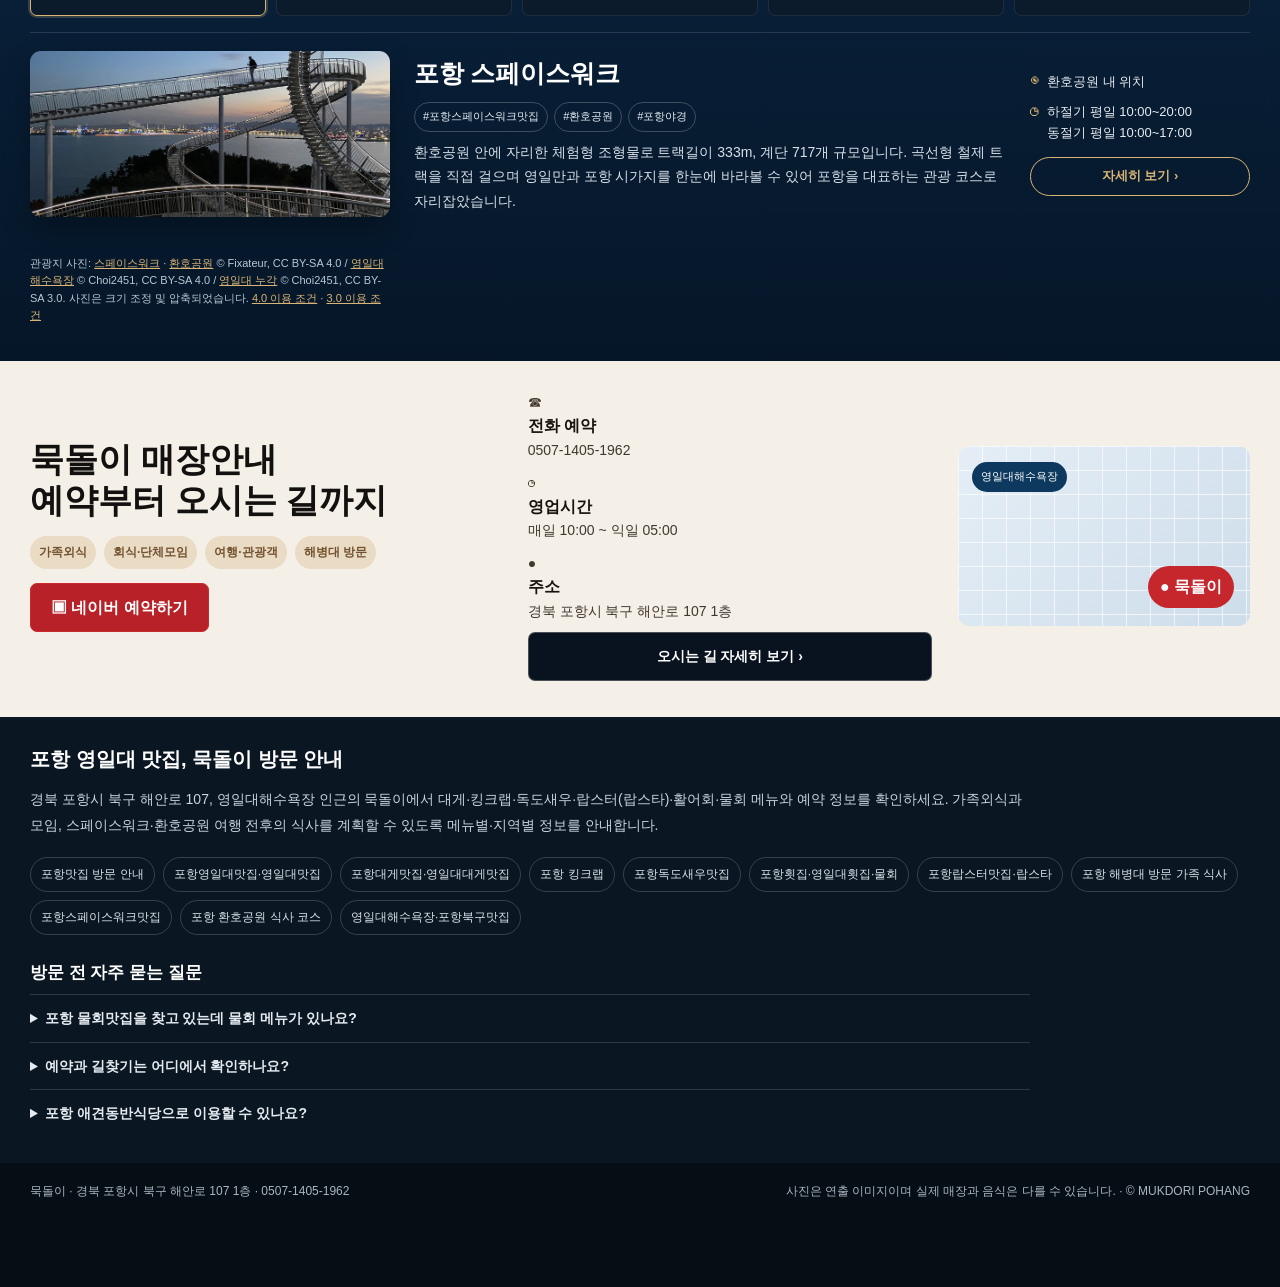
==== commit 75219afa: "Improve Mukdori page SEO while preserving design and reservations" ====
--- a/index.html
+++ b/index.html
@@ -1,12 +1,29 @@
 <!DOCTYPE html>
 <html lang="ko"><head><meta charset="utf-8"/><meta content="width=device-width,initial-scale=1" name="viewport"/>
-<title>포항맛집 묵돌이 | 영일대 대게·킹크랩·독도새우·회</title>
-<meta content="포항에서 반백년을 이어온 집, 묵돌이. 포항 영일대 바다 곁에서 대게·킹크랩·독도새우·랍스타·활어회·물회를 즐기는 포항맛집. 스페이스워크·환호공원·영일대해수욕장 인근." name="description"/>
-<meta content="포항맛집,포항영일대맛집,영일대맛집,포항대게,포항킹크랩,포항독도새우,포항횟집,포항랍스타,포항해병대맛집,포항스페이스워크맛집,포항환호공원맛집,포항영일대해수욕장맛집" name="keywords"/>
-<meta content="포항맛집 묵돌이 | 반백년의 정성" property="og:title"/><meta content="포항 영일대 바다 곁에서 이어온 묵돌이의 해산물 한 상." property="og:description"/><meta content="restaurant" property="og:type"/><meta content="ko_KR" property="og:locale"/>
+<title>포항 묵돌이 | 영일대 대게·독도새우·랍스터·횟집 맛집</title>
+
+
+<meta name="naver-site-verification" content="5398d521da37b726388c5eb746aa3b7febbb604d" />
 <link href="/style.css?v=20260929b" rel="stylesheet"/>
+
+
+
+<meta name="description" content="포항 북구 영일대해수욕장 인근 해산물 식당 묵돌이. 대게, 킹크랩, 독도새우, 랍스터, 활어회, 물회 메뉴와 스페이스워크 관광 코스, 위치와 예약 정보를 확인하세요.">
+<meta name="robots" content="index,follow,max-image-preview:large">
 <link rel="canonical" href="https://mukdori-pohang.vercel.app/">
-<script type="application/ld+json">{"@context": "https://schema.org", "@type": "Restaurant", "name": "묵돌이", "url": "https://mukdori-pohang.vercel.app/", "telephone": "0507-1405-1962", "address": {"@type": "PostalAddress", "streetAddress": "해안로 107 1층", "addressLocality": "포항시 북구", "addressRegion": "경상북도", "addressCountry": "KR"}, "servesCuisine": ["해산물", "대게", "킹크랩", "독도새우", "활어회", "물회"], "sameAs": ["https://naver.me/xYQTdLoP"]}</script>
+<meta property="og:title" content="포항 묵돌이 | 영일대 대게·독도새우·랍스터·횟집 맛집">
+<meta property="og:description" content="포항 북구 영일대해수욕장 인근 해산물 식당 묵돌이. 대게, 킹크랩, 독도새우, 랍스터, 활어회, 물회 메뉴와 스페이스워크 관광 코스, 위치와 예약 정보를 확인하세요.">
+<meta property="og:type" content="website">
+<meta property="og:url" content="https://mukdori-pohang.vercel.app/">
+<meta property="og:site_name" content="포항 묵돌이">
+<meta property="og:locale" content="ko_KR">
+<meta property="og:image" content="https://mukdori-pohang.vercel.app/assets/hero.jpg">
+<meta property="og:image:alt" content="묵돌이 해산물 한 상 연출 이미지">
+<meta name="twitter:card" content="summary_large_image">
+<meta name="twitter:title" content="포항 묵돌이 | 영일대 대게·독도새우·랍스터·횟집 맛집">
+<meta name="twitter:description" content="포항 북구 영일대해수욕장 인근 해산물 식당 묵돌이. 대게, 킹크랩, 독도새우, 랍스터, 활어회, 물회 메뉴와 스페이스워크 관광 코스, 위치와 예약 정보를 확인하세요.">
+<meta name="twitter:image" content="https://mukdori-pohang.vercel.app/assets/hero.jpg">
+<script type="application/ld+json">{"@context":"https://schema.org","@type":"Restaurant","@id":"https://mukdori-pohang.vercel.app/#restaurant","name":"묵돌이","alternateName":"포항 묵돌이","url":"https://mukdori-pohang.vercel.app/","description":"포항 북구 영일대해수욕장 인근 해산물 식당 묵돌이. 대게, 킹크랩, 독도새우, 랍스터, 활어회, 물회 메뉴와 스페이스워크 관광 코스, 위치와 예약 정보를 확인하세요.","telephone":"0507-1405-1962","address":{"@type":"PostalAddress","streetAddress":"해안로 107 1층","addressLocality":"포항시 북구","addressRegion":"경상북도","addressCountry":"KR"},"servesCuisine":["해산물","대게","킹크랩","독도새우","랍스터","활어회","물회"],"image":"https://mukdori-pohang.vercel.app/assets/hero.jpg","hasMenu":"https://mukdori-pohang.vercel.app/#menu","acceptsReservations":"https://naver.me/xYQTdLoP","sameAs":["https://naver.me/xYQTdLoP"]}</script>
 </head><body>
 <header class="header"><div class="wrap header-inner"><a class="brand" href="#top"><span class="brand-logo">포항 묵돌이</span><span class="brand-stamp">福</span><span class="brand-sub">포항 바다의 한 상</span></a><nav class="nav"><a href="#story">묵돌이 소개</a><a href="#menu">대표메뉴</a><a href="#seafood">해산물 메뉴</a><a href="#meals">식사메뉴</a><a href="#store">매장안내</a><a href="#travel">주변 관광지</a><a href="#gallery">갤러리</a></nav><div class="head-actions"><a class="head-btn" href="tel:050714051962">☎ 전화문의</a><a class="head-btn gold" href="https://naver.me/xYQTdLoP" rel="noopener" target="_blank">▣ 네이버예약</a><a class="head-btn" href="#store">● 오시는길</a></div></div></header>
 <main id="top">
@@ -34,7 +51,14 @@
 <button class="tour-card" data-id="museum"><div class="tour-photo" style="background-image:url('assets/tour-museum.jpg?v=20260929b')"></div><div class="tour-body"><b>포항시립미술관</b><small>문화와 예술이 있는 특별한 포항 여행</small></div></button>
 </div><div class="tour-detail"><div class="detail-image" id="tourDetailImage" style="background-image:url('assets/tour-spacewalk.jpg?v=20260929b')"></div><div class="detail-text"><h3 id="tourTitle">포항 스페이스워크</h3><div class="hashes" id="tourHashes"><span class="hash">#포항스페이스워크맛집</span><span class="hash">#환호공원</span><span class="hash">#포항야경</span></div><p id="tourDesc">환호공원 안에 자리한 체험형 조형물로 트랙길이 333m, 계단 717개 규모입니다. 곡선형 철제 트랙을 직접 걸으며 영일만과 포항 시가지를 한눈에 바라볼 수 있어 포항을 대표하는 관광 코스로 자리잡았습니다.</p></div><div class="detail-meta" id="tourMeta"><div class="meta-row"><span class="meta-icon">◉</span><span>환호공원 내 위치</span></div><div class="meta-row"><span class="meta-icon">◷</span><span>하절기 평일 10:00~20:00<br/>동절기 평일 10:00~17:00</span></div><a class="meta-btn" href="https://map.naver.com/p/search/%ED%8F%AC%ED%95%AD%20%EC%8A%A4%ED%8E%98%EC%9D%B4%EC%8A%A4%EC%9B%8C%ED%81%AC" id="tourMap" rel="noopener" target="_blank">자세히 보기 ›</a></div><p class="photo-credits">관광지 사진: <a href="https://commons.wikimedia.org/wiki/File:SpaceWalk_(walkable_sculpture,_Pohang_2021)_Mutter_Genth_03.jpg" target="_blank" rel="noopener">스페이스워크</a> · <a href="https://commons.wikimedia.org/wiki/File:SpaceWalk_(walkable_sculpture,_Pohang_2021)_Mutter_Genth_01.jpg" target="_blank" rel="noopener">환호공원</a> © Fixateur, CC BY-SA 4.0 / <a href="https://commons.wikimedia.org/wiki/File:Yeongildae_Beach_at_night_on_March_2nd,_2019.jpg" target="_blank" rel="noopener">영일대해수욕장</a> © Choi2451, CC BY-SA 4.0 / <a href="https://commons.wikimedia.org/wiki/File:Yeongildae_Pavilion_on_September_19th,_2016.jpg" target="_blank" rel="noopener">영일대 누각</a> © Choi2451, CC BY-SA 3.0. 사진은 크기 조정 및 압축되었습니다. <a href="https://creativecommons.org/licenses/by-sa/4.0/" target="_blank" rel="noopener">4.0 이용 조건</a> · <a href="https://creativecommons.org/licenses/by-sa/3.0/" target="_blank" rel="noopener">3.0 이용 조건</a></p></div></section>
 <section class="visit" id="store"><div class="wrap visit-grid"><div><h2>묵돌이 매장안내<br/>예약부터 오시는 길까지</h2><div class="chips"><span class="chip">가족외식</span><span class="chip">회식·단체모임</span><span class="chip">여행·관광객</span><span class="chip">해병대 방문</span></div><a class="btn red" href="https://naver.me/xYQTdLoP" rel="noopener" target="_blank">▣ 네이버 예약하기</a></div><div class="visit-info"><div>☎ <b>전화 예약</b>0507-1405-1962</div><div>◷ <b>영업시간</b>매일 10:00 ~ 익일 05:00</div><div>● <b>주소</b>경북 포항시 북구 해안로 107 1층</div><a class="btn dark" href="https://naver.me/xYQTdLoP" rel="noopener" target="_blank">오시는 길 자세히 보기 ›</a></div><div class="map-box"><div class="map-label">영일대해수욕장</div><div class="map-pin">● 묵돌이</div></div></div></section>
-<section class="seo-band"><div class="wrap"><h2>포항 묵돌이 맛집 안내</h2><div class="seo-links"><a href="pohang-matjip/">포항맛집</a><a href="yeongildae-matjip/">포항영일대맛집</a><a href="yeongildae-matjip/">영일대맛집</a><a href="pohang-daegae/">포항대게</a><a href="pohang-kingcrab/">포항킹크랩</a><a href="pohang-dokdo-shrimp/">포항독도새우</a><a href="pohang-hoetjip/">포항횟집</a><a href="pohang-lobster/">포항랍스타</a><a href="pohang-marine-matjip/">포항해병대맛집</a><a href="spacewalk-matjip/">포항스페이스워크맛집</a><a href="hwanho-park-matjip/">포항환호공원맛집</a><a href="yeongildae-beach-matjip/">포항영일대해수욕장맛집</a></div></div></section>
+<section class="seo-band" id="visit-guide"><div class="wrap"><h2>포항 영일대 맛집, 묵돌이 방문 안내</h2>
+<p class="seo-intro">경북 포항시 북구 해안로 107, 영일대해수욕장 인근의 묵돌이에서 대게·킹크랩·독도새우·랍스터(랍스타)·활어회·물회 메뉴와 예약 정보를 확인하세요. 가족외식과 모임, 스페이스워크·환호공원 여행 전후의 식사를 계획할 수 있도록 메뉴별·지역별 정보를 안내합니다.</p>
+<nav class="seo-links" aria-label="메뉴와 포항 여행별 상세 안내"><a href="/pohang-matjip/">포항맛집 방문 안내</a><a href="/yeongildae-matjip/">포항영일대맛집·영일대맛집</a><a href="/pohang-daegae/">포항대게맛집·영일대대게맛집</a><a href="/pohang-kingcrab/">포항 킹크랩</a><a href="/pohang-dokdo-shrimp/">포항독도새우맛집</a><a href="/pohang-hoetjip/">포항횟집·영일대횟집·물회</a><a href="/pohang-lobster/">포항랍스터맛집·랍스타</a><a href="/pohang-marine-matjip/">포항 해병대 방문 가족 식사</a><a href="/spacewalk-matjip/">포항스페이스워크맛집</a><a href="/hwanho-park-matjip/">포항 환호공원 식사 코스</a><a href="/yeongildae-beach-matjip/">영일대해수욕장·포항북구맛집</a></nav>
+<div class="seo-faq"><h3>방문 전 자주 묻는 질문</h3>
+<details><summary>포항 물회맛집을 찾고 있는데 물회 메뉴가 있나요?</summary><p>홈페이지에 물회·특물회와 식사 메뉴를 소개하고 있습니다. 당일 주문 가능 여부와 가격은 전화 또는 네이버 예약 페이지에서 확인해 주세요.</p></details>
+<details><summary>예약과 길찾기는 어디에서 확인하나요?</summary><p>기존 네이버 예약 버튼에서 매장 정보를 확인하거나 0507-1405-1962로 문의할 수 있습니다. 매장은 경북 포항시 북구 해안로 107, 1층입니다.</p></details>
+<details><summary>포항 애견동반식당으로 이용할 수 있나요?</summary><p>반려견 동반 가능 여부와 좌석·이동장 등 이용 조건은 방문 전에 매장으로 문의해 주세요.</p></details>
+</div></div></section>
 </main><footer class="footer"><div class="wrap footer-in"><div>묵돌이 · 경북 포항시 북구 해안로 107 1층 · 0507-1405-1962</div><div>사진은 연출 이미지이며 실제 매장과 음식은 다를 수 있습니다. · © MUKDORI POHANG</div></div></footer><div class="mobile-bar"><a href="tel:050714051962">☎ 전화</a><a href="https://naver.me/xYQTdLoP" rel="noopener" target="_blank">▣ 예약</a><a href="#store">● 길찾기</a></div>
 <script>
 const tours={
--- a/style.css
+++ b/style.css
@@ -71,3 +71,15 @@
 .tour-detail.no-photo .detail-image{display:none}
 @media(max-width:800px){.tour-detail.no-photo{grid-template-columns:1fr}}
 .photo-credits{margin:14px 0 0;color:#b9c8d6;font-size:11px;line-height:1.6}.photo-credits a{color:#d8b475;text-decoration:underline}
+
+/* SEO visit guide: scoped additions preserve the existing page design. */
+#visit-guide .seo-intro{max-width:1000px;font-size:14px;line-height:1.85;color:#c8d3dd;margin:0 0 18px}
+#visit-guide .seo-faq{margin-top:24px;max-width:1000px}
+#visit-guide .seo-faq h3{font-size:17px;color:#fff;margin:0 0 8px}
+#visit-guide details{border-top:1px solid rgba(255,255,255,.15);padding:12px 0;font-size:14px}
+#visit-guide summary{cursor:pointer;font-weight:700;color:#e4eaf0}
+#visit-guide details p{color:#c8d3dd;margin:10px 0 0;line-height:1.85}
+.article .related-links h2{font-size:24px}
+.article .related-links>div{display:flex;flex-wrap:wrap;gap:8px}
+.article .related-links a{font-size:14px;border:1px solid #e3d8c8;border-radius:7px;padding:8px 12px;color:#71522e}
+.article .related-links a:hover,.article .related-links a:focus-visible{border-color:#a77b3d;text-decoration:underline}
